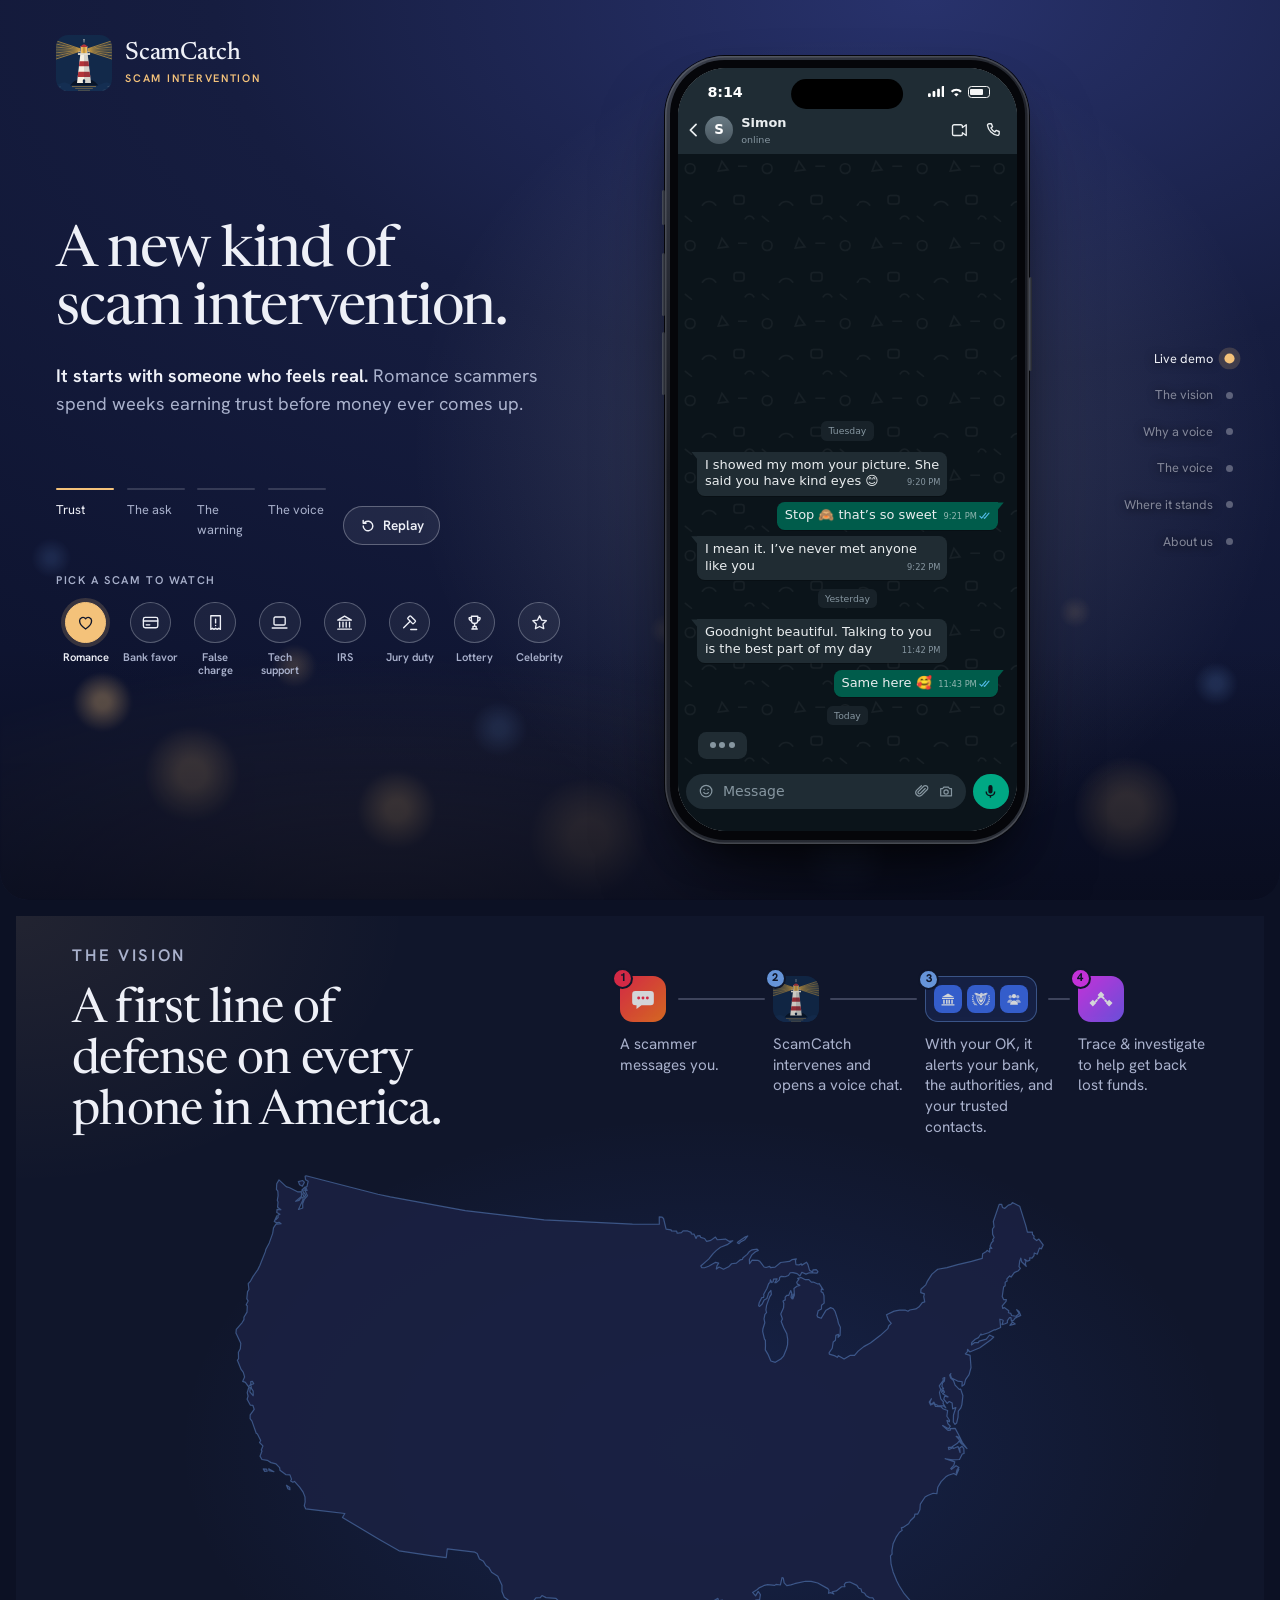
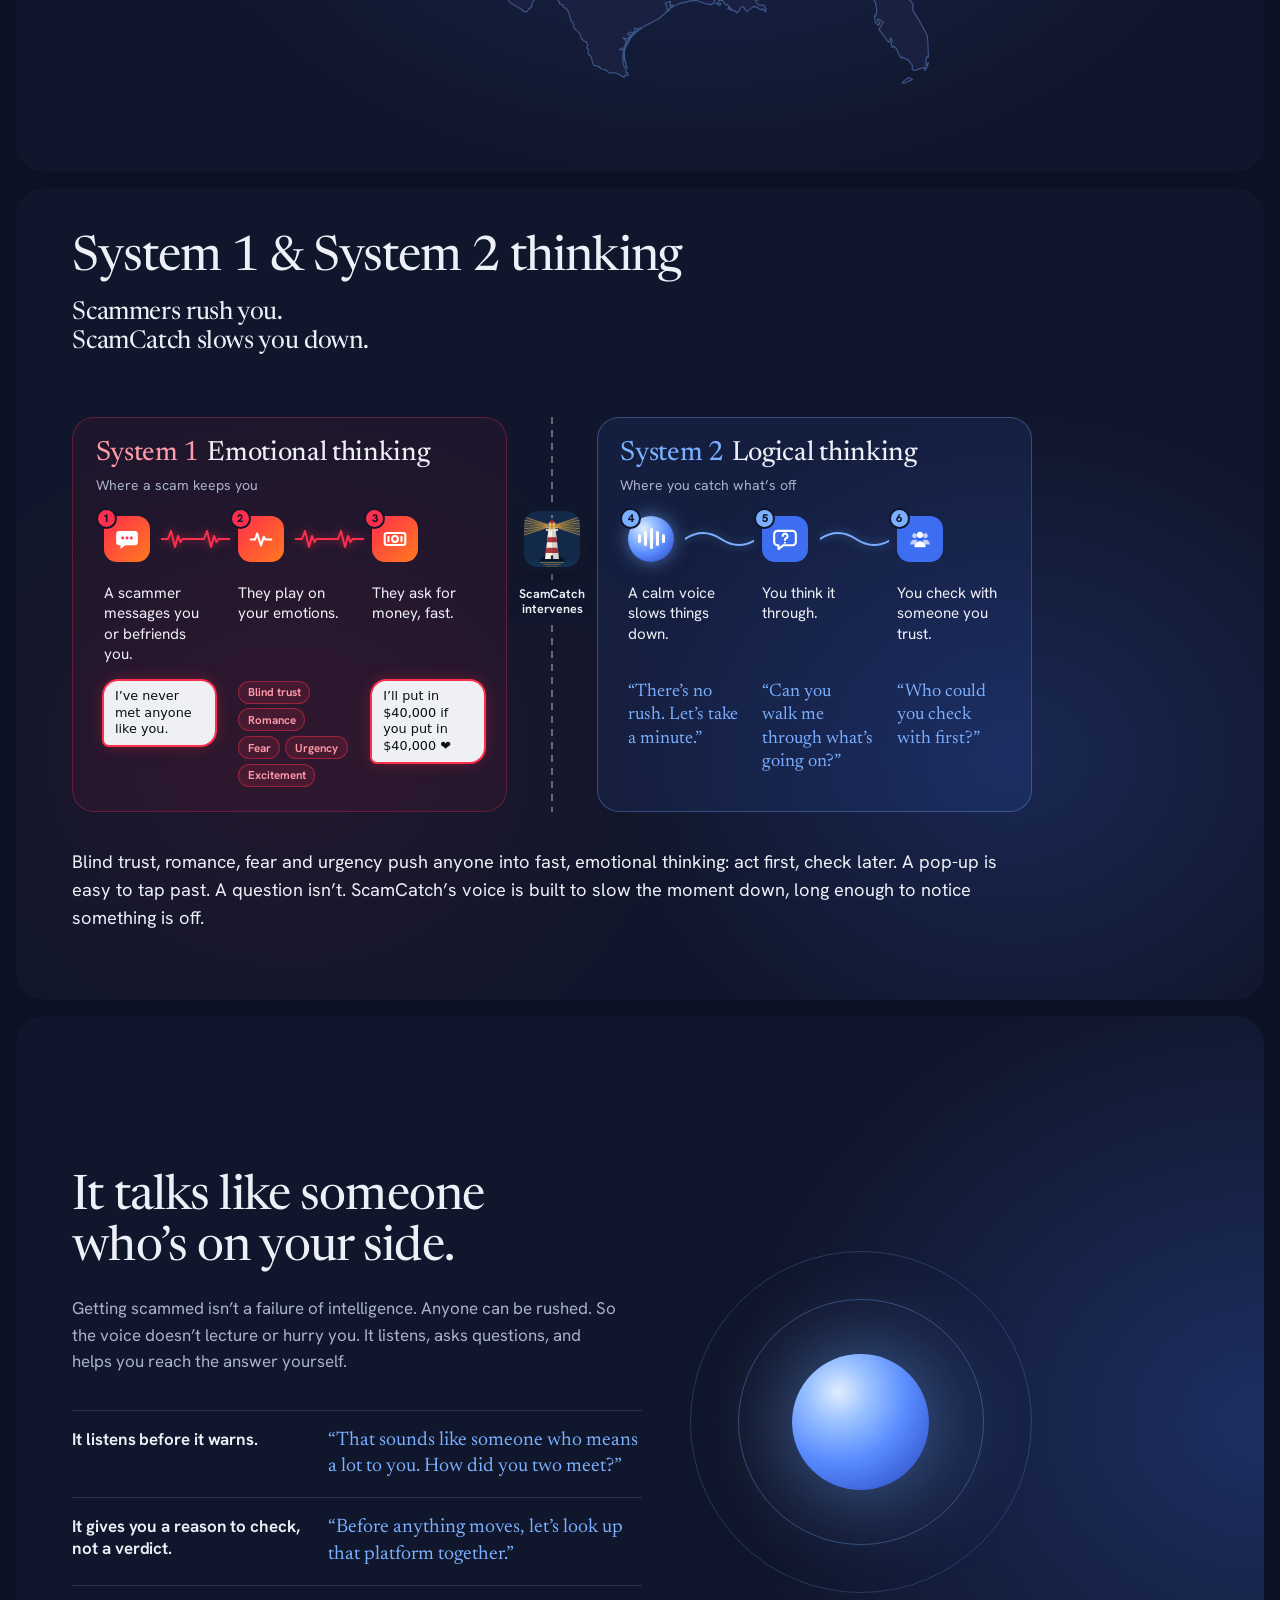
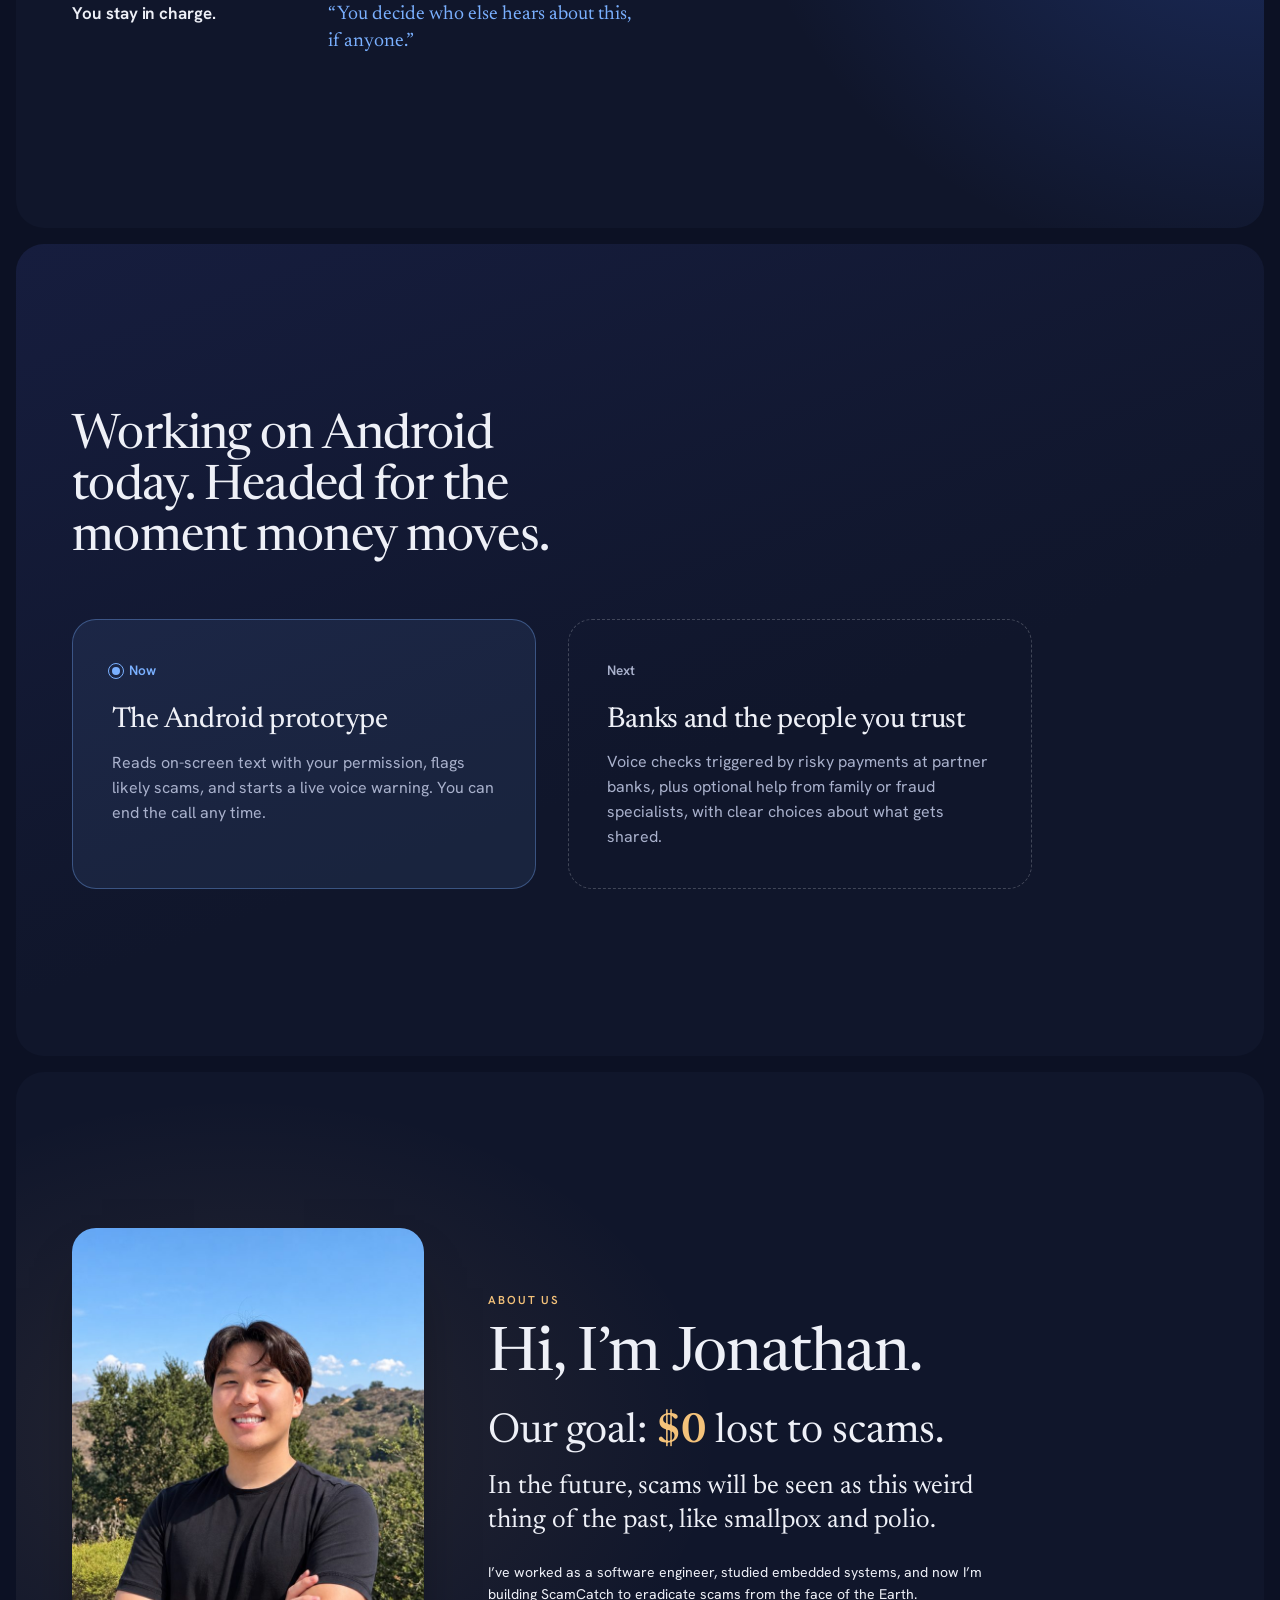
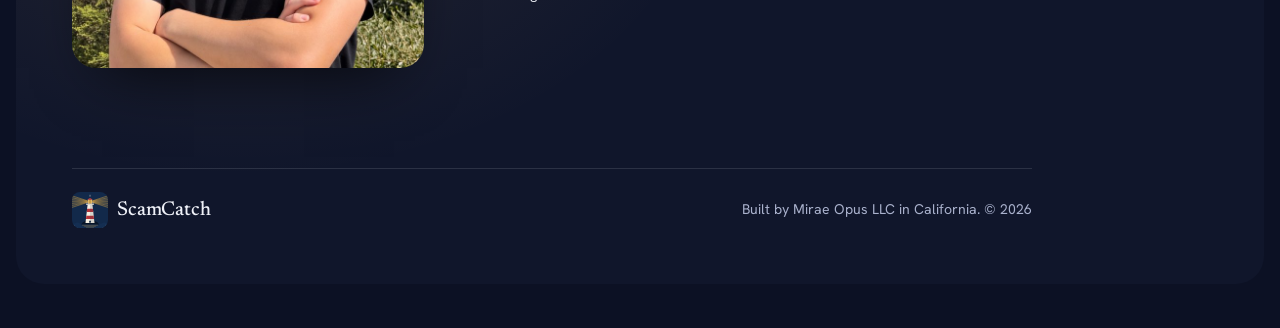
==== website/scamcatch/public/index.html @ a33ede40 "Why a voice: "ScamCatch intervenes", "messages you or befriends you" The line between the zones now " ====
<!doctype html>
<html lang="en">
<head>
  <meta charset="utf-8">
  <meta name="viewport" content="width=device-width, initial-scale=1, viewport-fit=cover">
  <meta name="theme-color" content="#0c1124">
  <meta name="description" content="ScamCatch notices a scam on your phone and calls you with a live AI voice that helps you step back before money moves.">
  <meta property="og:type" content="website">
  <meta property="og:title" content="ScamCatch: the voice that speaks up before you send">
  <meta property="og:description" content="Watch ScamCatch catch a romance scam in a chat, then talk to the live voice yourself.">
  <title>ScamCatch: the voice that speaks up before you send</title>
  <link rel="icon" href="favicon.svg?v=2" type="image/svg+xml">
  <link rel="preload" href="fonts/newsreader.woff2" as="font" type="font/woff2" crossorigin>
  <link rel="preload" href="fonts/hanken-grotesk.woff2" as="font" type="font/woff2" crossorigin>
  <link rel="stylesheet" href="styles.css">
</head>
<body>
  <a class="skip-link" href="#vision">Skip the demo</a>

  <nav class="index" aria-label="Page sections">
    <ol>
      <li><a href="#demo" aria-current="true"><span class="label">Live demo</span><span class="dot" aria-hidden="true"></span></a></li>
      <li><a href="#vision"><span class="label">The vision</span><span class="dot" aria-hidden="true"></span></a></li>
      <li><a href="#why"><span class="label">Why a voice</span><span class="dot" aria-hidden="true"></span></a></li>
      <li><a href="#voice"><span class="label">The voice</span><span class="dot" aria-hidden="true"></span></a></li>
      <li><a href="#status"><span class="label">Where it stands</span><span class="dot" aria-hidden="true"></span></a></li>
      <li><a href="#about"><span class="label">About us</span><span class="dot" aria-hidden="true"></span></a></li>
    </ol>
  </nav>

  <main class="reel">

    <!-- Stage 1: the live demo -->
    <section class="stage" id="demo" aria-labelledby="demo-title">
      <div class="card card-demo" data-phase="trust">
        <div class="night" aria-hidden="true"><span class="glow"></span></div>

        <header class="brand-bar">
          <a class="brand brand-top" href="#demo" aria-label="ScamCatch home">
            <img class="brand-logo" src="logo.svg" alt="" width="56" height="56">
            <span class="brand-words"><span>ScamCatch</span><span class="brand-tag">Scam intervention</span></span>
          </a>
        </header>

        <div class="demo-copy">
          <h1 id="demo-title" class="hero-title">A new kind of <span class="hero-keep">scam intervention.</span></h1>
          <div class="story" aria-live="polite">
            <p class="story-line" data-for="trust"><span class="story-head">It starts with someone who feels real.</span> <span class="story-sub">Romance scammers spend weeks earning trust before money ever comes up.</span></p>
            <p class="story-line" data-for="ask"><span class="story-head">Then comes the ask.</span> <span class="story-sub">Often it’s crypto, through a “friend” who’s doing really well. And they’ll match whatever you put in.</span></p>
            <p class="story-line" data-for="warn"><span class="story-head">ScamCatch catches it on screen.</span> <span class="story-sub">With your permission, the app reads the chat and flags the pattern the moment it shows up.</span></p>
            <p class="story-line" data-for="voice"><span class="story-head">Then it slows things down.</span> <span class="story-sub">A live AI voice gives you a moment to think it through, kindly. Tap the phone and it starts talking to you.</span></p>
          </div>

          <div class="progress-row">
            <ol class="tracker" aria-label="Demo progress">
              <li data-for="trust"><span class="bar"><i></i></span>Trust</li>
              <li data-for="ask"><span class="bar"><i></i></span>The ask</li>
              <li data-for="warn"><span class="bar"><i></i></span>The warning</li>
              <li data-for="voice"><span class="bar"><i></i></span>The voice</li>
            </ol>
            <button class="replay" type="button" data-action="replay">
              <svg viewBox="0 0 20 20" aria-hidden="true"><path d="M4 10a6 6 0 1 0 2-4.5M4 3v3.5h3.5" fill="none" stroke="currentColor" stroke-width="1.8" stroke-linecap="round" stroke-linejoin="round"/></svg>
              Replay
            </button>
          </div>

          <div class="scams" role="group" aria-labelledby="scams-label">
            <p class="scams-label" id="scams-label">Pick a scam to watch</p>
            <div class="scam-list">
              <button class="scam" type="button" data-action="scenario" data-scenario="romance" aria-pressed="true">
                <span class="scam-icon" aria-hidden="true"><svg viewBox="0 0 24 24"><path d="M12 20s-7.5-4.6-7.5-10.2A4.2 4.2 0 0 1 12 7.2a4.2 4.2 0 0 1 7.5 2.6C19.5 15.4 12 20 12 20Z"/></svg></span>
                <span class="scam-name">Romance</span>
              </button>
              <button class="scam" type="button" data-action="scenario" data-scenario="bank-favor" aria-pressed="false">
                <span class="scam-icon" aria-hidden="true"><svg viewBox="0 0 24 24"><rect x="3" y="5.5" width="18" height="13" rx="2.2"/><path d="M3 10h18M6.5 14.8h4.5"/></svg></span>
                <span class="scam-name">Bank favor</span>
              </button>
              <button class="scam" type="button" data-action="scenario" data-scenario="false-charge" aria-pressed="false">
                <span class="scam-icon" aria-hidden="true"><svg viewBox="0 0 24 24"><path d="M6 3.5h12v17l-2-1.4-2 1.4-2-1.4-2 1.4-2-1.4-2 1.4Z"/><path d="M12 7.6v4.8M12 15.4v.3"/></svg></span>
                <span class="scam-name">False charge</span>
              </button>
              <button class="scam" type="button" data-action="scenario" data-scenario="tech-support" aria-pressed="false">
                <span class="scam-icon" aria-hidden="true"><svg viewBox="0 0 24 24"><rect x="5" y="5" width="14" height="10" rx="1.6"/><path d="M2.8 18.8h18.4"/></svg></span>
                <span class="scam-name">Tech support</span>
              </button>
              <button class="scam" type="button" data-action="scenario" data-scenario="irs" aria-pressed="false">
                <span class="scam-icon" aria-hidden="true"><svg viewBox="0 0 24 24"><path d="M3.5 9 12 4l8.5 5Z"/><path d="M5.8 11.5v6M10 11.5v6M14 11.5v6M18.2 11.5v6M3.5 20.2h17"/></svg></span>
                <span class="scam-name">IRS</span>
              </button>
              <button class="scam" type="button" data-action="scenario" data-scenario="jury-duty" aria-pressed="false">
                <span class="scam-icon" aria-hidden="true"><svg viewBox="0 0 24 24"><rect x="12" y="3.5" width="5" height="10" rx="1.2" transform="rotate(-45 14.5 8.5)"/><path d="M12.7 10.3 4.6 18.4M13.4 20.6h7.4"/></svg></span>
                <span class="scam-name">Jury duty</span>
              </button>
              <button class="scam" type="button" data-action="scenario" data-scenario="lottery" aria-pressed="false">
                <span class="scam-icon" aria-hidden="true"><svg viewBox="0 0 24 24"><path d="M8 4h8v5.2a4 4 0 0 1-8 0Z"/><path d="M8 5.8H5.2a3.2 3.2 0 0 0 3.2 4M16 5.8h2.8a3.2 3.2 0 0 1-3.2 4M12 13.2v3.6M8.6 20h6.8M10 16.8h4V20h-4Z"/></svg></span>
                <span class="scam-name">Lottery</span>
              </button>
              <button class="scam" type="button" data-action="scenario" data-scenario="celebrity" aria-pressed="false">
                <span class="scam-icon" aria-hidden="true"><svg viewBox="0 0 24 24"><path d="m12 3.6 2.6 5.3 5.8.8-4.2 4.1 1 5.8L12 16.9l-5.2 2.7 1-5.8-4.2-4.1 5.8-.8Z"/></svg></span>
                <span class="scam-name">Celebrity</span>
              </button>
            </div>
          </div>
        </div>

        <div class="stagefloor">
          <div class="start-cue" aria-hidden="true">
            <span class="start-cue-label">Click here to start<br>the AI voice</span>
            <svg class="start-cue-arrow" viewBox="0 0 96 24"><path d="M3 12h84" fill="none" stroke="currentColor" stroke-width="3.2" stroke-linecap="round"/><path d="M76 3l11 9-11 9" fill="none" stroke="currentColor" stroke-width="3.2" stroke-linecap="round" stroke-linejoin="round"/></svg>
          </div>

          <div class="phone" aria-label="Animated phone showing a chat, a ScamCatch scam warning, and a live voice call">
            <span class="btn-side btn-action" aria-hidden="true"></span>
            <span class="btn-side btn-vol-up" aria-hidden="true"></span>
            <span class="btn-side btn-vol-down" aria-hidden="true"></span>
            <span class="btn-side btn-power" aria-hidden="true"></span>
            <div class="screen">
              <div class="ui">
                <div class="statusbar" aria-hidden="true">
                  <span class="clock">8:14</span>
                  <span class="island"></span>
                  <span class="sys">
                    <svg viewBox="0 0 18 12"><rect x="0" y="8" width="3" height="4" rx="1"/><rect x="5" y="5.5" width="3" height="6.5" rx="1"/><rect x="10" y="3" width="3" height="9" rx="1"/><rect x="15" y="0" width="3" height="12" rx="1"/></svg>
                    <svg viewBox="0 0 16 12"><path d="M8 11.5 5.6 9a3.4 3.4 0 0 1 4.8 0Zm-4.3-4.4L2 5.4a8.5 8.5 0 0 1 12 0l-1.7 1.7a6 6 0 0 0-8.6 0Z"/></svg>
                    <span class="battery"><i></i></span>
                  </span>
                </div>

                <!-- Chat app (iMessage-style look, without Apple's name or logo) -->
                <div class="chat" aria-hidden="true">
                  <div class="chat-head">
                    <svg class="back" viewBox="0 0 12 20"><path d="M10 2 2 10l8 8" fill="none" stroke="currentColor" stroke-width="2.4" stroke-linecap="round" stroke-linejoin="round"/></svg>
                    <span class="who"><span class="avatar">S</span><b>Simon <i>›</i></b></span>
                    <svg class="head-icon" viewBox="0 0 24 24"><path d="M15 8.5V7a2 2 0 0 0-2-2H4a2 2 0 0 0-2 2v10a2 2 0 0 0 2 2h9a2 2 0 0 0 2-2v-1.5l5 3.5V5Z" fill="none" stroke="currentColor" stroke-width="1.7" stroke-linejoin="round"/></svg>
                  </div>
                  <div class="thread">
                    <p class="stamp"><b>Tuesday</b> 9:20 PM</p>
                    <p class="msg them">I showed my mom your picture. She said you have kind eyes 😊</p>
                    <p class="msg me">Stop 🙈 that’s so sweet</p>
                    <p class="msg them">I mean it. I’ve never met anyone like you</p>
                    <p class="stamp"><b>Yesterday</b> 11:42 PM</p>
                    <p class="msg them">Goodnight beautiful. Talking to you is the best part of my day</p>
                    <p class="msg me">Same here 🥰</p>
                    <p class="receipt"><b>Read</b> 11:43 PM</p>
                    <p class="stamp"><b>Today</b> 8:13 AM</p>
                    <p class="msg them" data-step="1">Morning ☀️ I couldn’t stop thinking about you</p>
                    <p class="msg them" data-step="2">My friend’s asking us to invest in his Monero fund. He’s made a fortune with it 🚀</p>
                    <p class="msg them flagged" data-step="3">I’ll put in $40,000 if you put in $40,000. Let’s build our future together ❤️</p>
                    <p class="typing"><span></span><span></span><span></span></p>
                  </div>
                  <div class="composer">
                    <span class="plus"><svg viewBox="0 0 24 24"><path d="M12 5v14M5 12h14" fill="none" stroke="currentColor" stroke-width="2.2" stroke-linecap="round"/></svg></span>
                    <span class="field"><span class="placeholder">iMessage</span><svg viewBox="0 0 24 24"><path d="M12 15a3 3 0 0 0 3-3V6a3 3 0 0 0-6 0v6a3 3 0 0 0 3 3Zm5-3a5 5 0 0 1-10 0H5a7 7 0 0 0 6 6.9V21h2v-2.1a7 7 0 0 0 6-6.9Z" fill="currentColor"/></svg></span>
                  </div>
                </div>

                <!-- ScamCatch warning notification -->
                <div class="alert" aria-hidden="true">
                  <div class="alert-top">
                    <img class="app-icon" src="logo.svg" alt="" width="34" height="34">
                    <span class="app-name">ScamCatch</span><span class="when">now</span>
                  </div>
                  <b>Hold on. This looks like a scam.</b>
                  <span>Simon wants you to match his $40,000 in a Monero investment. Someone you met online asking you to invest is a classic romance scam.</span>
                </div>

                <!-- ScamCatch voice sheet -->
                <div class="sheet">
                  <p class="sheet-title"><b>ScamCatch</b><span class="sheet-sub">wants to talk with you about this chat</span><span class="call-status" aria-live="polite"></span></p>
                  <p class="sheet-quote" aria-hidden="true"><span>Simon</span>I’ll put in $40,000 if you put in $40,000. Let’s build our future together ❤️</p>
                  <button class="orb-button" type="button" data-action="talk" aria-label="Tap here to talk to the ScamCatch voice">
                    <svg class="ring-text" viewBox="0 0 200 200" aria-hidden="true">
                      <defs><path id="ring" d="M100 100m-86 0a86 86 0 1 1 172 0a86 86 0 1 1-172 0"/></defs>
                      <text><textPath href="#ring" textLength="530">tap here to talk · tap here to talk · tap here to talk ·</textPath></text>
                    </svg>
                    <span class="orb" aria-hidden="true"><span class="orb-core"></span><span class="wave"><i></i><i></i><i></i><i></i><i></i><i></i><i></i></span><svg class="orb-mic" viewBox="0 0 24 24"><path d="M12 14.5a3.5 3.5 0 0 0 3.5-3.5V6a3.5 3.5 0 1 0-7 0v5a3.5 3.5 0 0 0 3.5 3.5Zm6.5-3.5a6.5 6.5 0 0 1-13 0H3.5a8.5 8.5 0 0 0 7.5 8.44V22h2v-2.56A8.5 8.5 0 0 0 20.5 11Z"/></svg></span>
                  </button>
                  <div class="call-controls">
                    <p class="your-turn" role="status"><svg viewBox="0 0 24 24" aria-hidden="true"><path d="M12 14.5a3.5 3.5 0 0 0 3.5-3.5V6a3.5 3.5 0 1 0-7 0v5a3.5 3.5 0 0 0 3.5 3.5Zm6.5-3.5a6.5 6.5 0 0 1-13 0H3.5a8.5 8.5 0 0 0 7.5 8.44V22h2v-2.56A8.5 8.5 0 0 0 20.5 11Z"/></svg><span class="your-turn-text"><b>Your turn. Talk back!</b><span>Just speak, like a phone call. ScamCatch is listening.</span></span></p>
                    <p class="caption">ScamCatch will start talking.</p>
                    <button class="end-call" type="button" data-action="end" aria-label="End the call">
                      <svg viewBox="0 0 24 24" aria-hidden="true"><path d="M12 9c-1.6 0-3.15.25-4.6.72v3.1c0 .4-.23.74-.56.9-.98.49-1.87 1.1-2.66 1.85a1 1 0 0 1-1.4-.02L.29 13.06a1 1 0 0 1 0-1.41C3.34 8.76 7.46 7 12 7s8.66 1.76 11.71 4.65a1 1 0 0 1 0 1.41l-2.48 2.49a1 1 0 0 1-1.4.02 11.3 11.3 0 0 0-2.67-1.85 1 1 0 0 1-.56-.9v-3.1A15 15 0 0 0 12 9Z" fill="currentColor"/></svg>
                    </button>
                  </div>
                </div>
              </div>
            </div>
          </div>
        </div>
      </div>
    </section>

    <!-- Stage 2: the vision -->
    <section class="stage" id="vision" aria-labelledby="vision-title">
      <div class="card card-vision">
        <div class="stage-head vision-head">
          <div>
            <p class="eyebrow">The vision</p>
            <h2 id="vision-title">A first line of defense on every phone in America.</h2>
          </div>
          <ol class="timeline" aria-label="What ScamCatch will do when a scam reaches a phone">
            <li data-step="scam">
              <div class="timeline-mark"><span class="timeline-icon" aria-hidden="true"><svg viewBox="0 0 24 24"><path d="M5 4.5h14a3 3 0 0 1 3 3v7.2a3 3 0 0 1-3 3h-8.4L6 21.3v-3.6H5a3 3 0 0 1-3-3V7.5a3 3 0 0 1 3-3Z"/><circle cx="8" cy="11.1" r="1.35"/><circle cx="12" cy="11.1" r="1.35"/><circle cx="16" cy="11.1" r="1.35"/></svg><b class="timeline-num">1</b></span></div>
              <p>A scammer messages you.</p>
            </li>
            <li data-step="caught">
              <div class="timeline-mark"><span class="timeline-icon" aria-hidden="true"><img src="logo.svg" alt="" width="46" height="46"><b class="timeline-num">2</b></span></div>
              <p>ScamCatch intervenes and opens a voice chat.</p>
            </li>
            <li data-step="shared">
              <div class="timeline-mark"><span class="timeline-icon timeline-trio" aria-hidden="true"><b class="timeline-num">3</b></span></div>
              <p>With your OK, it alerts your bank, the authorities, and your trusted contacts.</p>
            </li>
            <li data-step="traced">
              <div class="timeline-mark"><span class="timeline-icon timeline-trace" aria-hidden="true"><svg viewBox="0 0 24 24"><path d="M7.4 14.2 10.6 10.4M13.4 10.4 16.6 14.2" fill="none" stroke="currentColor" stroke-width="1.7" stroke-linecap="round" stroke-dasharray="1.6 1.9"/><path d="M5 12.6 7.9 15.5 5 18.4 2.1 15.5ZM12 5.6 14.9 8.5 12 11.4 9.1 8.5ZM19 12.6 21.9 15.5 19 18.4 16.1 15.5Z"/></svg><b class="timeline-num">4</b></span></div>
              <p>Trace &amp; investigate to help get back lost funds.</p>
            </li>
          </ol>
        </div>
        <div class="vision-map">
          <div class="vision-frame" role="img" aria-label="Map of the continental United States with people on their phones. One at a time, a scam from overseas lands on a phone and turns it red. ScamCatch catches it and warns the person. Reports go to a bank, the authorities, and trusted contacts in the middle of the country. Then ScamCatch traces the scammer's crypto through three wallets and investigates, to help get the money back.">
            <svg class="us-map" viewBox="0 0 960 610" preserveAspectRatio="xMidYMid meet" aria-hidden="true">
              <!-- Lower 48 outline from us-atlas states-10m (U.S. Census Bureau), Albers projection -->
              <path class="us-land" d="M776.6,463.7L779,472.8L783.3,483.6L786.2,489.1L792.1,498.5L801.4,509.3L802.9,512L801.9,516.1L803.4,520.3L808.4,527.8L817,543.1L819.1,547.9L819.8,552.4L820.7,572.9L818.9,572.7L817.7,577.3L817.9,583L820.8,579.6L818.6,586L816.1,588.8L816.7,585.4L803.7,589.2L801.4,587.1L801.8,583.4L797.3,577.1L789.7,573.4L788.5,574.6L785.4,569.7L783,563.3L779.5,560.4L777.8,561.7L776.6,558.3L777.8,554.3L776.8,550.8L774.9,552.1L775.9,554.9L773.9,555.8L762.3,540.5L767.4,531.9L760.9,528.4L760.4,530.3L763.6,532.9L761.4,535.9L758.1,532.6L756.8,524.6L758.2,525.1L759.8,518.9L758.1,508.4L755,503.3L751,503.1L747.3,501L745.4,497.9L742,496.4L741.2,493L738.6,492.1L736.2,488.7L727.9,484.7L723.1,485.4L721.4,487.7L722.2,490.1L718.3,490.3L712,495.2L707.2,496.2L709.1,498.9L705.3,497.2L702.8,498L703.4,494.4L702,492.5L690.1,485.9L682.3,483.9L675.7,483.8L662.8,486.7L658.4,488.1L653.6,488.9L650.5,485.8L649.5,480.1L648,479.6L646.1,488.2L640.9,487.5L639.5,488.7L631,487.7L627.3,488.6L620.9,491.6L618.9,493.5L613.3,497L616.8,501L619.9,495.8L622.5,499.5L621.6,505.4L616.9,506L616.7,507.9L620.5,511.7L626.7,512.2L629.3,516.2L628.5,520.3L625.4,516.1L623.3,517.6L618,514.1L613.9,513.7L606.6,519.6L602.1,513.8L599.2,514.8L597.1,519.2L594.9,521.2L591.7,518.2L589,518.2L584,515.9L585.3,514.4L588.4,516.7L583.3,511L581.3,512.1L577.8,506.1L573.2,507L572.4,504L568,506.4L568.2,509.3L564,511.4L558.1,510.4L546.8,506.5L540.8,506.7L533.6,508.7L527.7,509.8L514.8,516.3L519.5,511.7L515.6,512.8L516.5,507.4L510.2,509.8L512.2,513.5L512.6,517.8L515.9,517.2L510,521.5L502.8,528.1L485.9,536.7L477.5,542.9L469.9,550L463.8,560.9L462.1,567.2L462.5,575.4L465.5,586.6L461.6,575.2L461.5,568.1L462.4,562.6L465.1,556.2L471.7,545.8L478,541.5L481.5,540.1L481.2,538.4L477.8,540.6L474.3,539.1L474.1,542.8L471.4,545.1L469.3,543.6L465.7,546.1L469.5,546.9L466.2,551.7L460.7,550.7L464.7,554.8L461.4,563.3L459.8,562.4L456.6,564.4L461.1,564.6L460.1,575L461.1,582.5L463.8,587.4L463.9,591.6L466.3,592.2L466.5,594.7L462.2,595.2L461.7,597.2L452.9,592L444.6,591.9L439.1,588L435.2,587.6L431.7,584.4L425.7,582.8L422.9,573.3L419.3,569.1L419.6,563.9L417.7,562.4L419,558.4L416.6,554.8L414.5,554.4L411.2,551L410.2,546.8L407.3,542.9L403.2,539.5L401.4,532.5L399.4,530.7L396.4,520.4L394.1,516.9L389.9,513.9L389.1,511.8L385.2,510.2L385.4,507.8L381.2,503.9L369.7,503.1L364.9,500.7L363,503.1L357.8,503.5L354.1,508.1L352,515.2L350,515.7L347.1,520L343.8,519.8L339.2,515.9L327.2,509.2L325.1,506L320.5,502.7L317.7,495.9L317.7,488.6L312.8,477.8L305.5,473.2L302.1,467.5L298.9,465.3L295.9,460.3L291.2,457.5L288.5,451L285.8,449.5L253.3,445.6L252,455.9L235.6,453.8L196.4,447.9L173.1,434.5L129.6,408.6L132.4,403.9L103.7,400.5L86.2,398.4L84.6,394.8L85.6,390.2L85.4,384.3L83.2,378.7L79.1,372.8L73,366.1L71.2,367.1L68.5,365.6L69.5,363.4L67.7,358.3L62.7,358L55.9,352.8L55.5,349.8L51.2,345.3L45.4,343.9L40.9,341.2L34.7,340.2L32.4,336.3L34.7,330.3L33.9,329L35.8,324.2L31.8,320.2L33.2,317.8L29.3,310.2L27.9,309.3L22.9,295L20.7,292.1L20.8,287.5L25.5,281L23.9,276.3L20.9,276L17.2,269.2L18.3,265.5L17.3,261.4L19,255.6L21,255.4L20.5,260.5L24.3,265L24.3,259.6L22.2,256.4L21.6,251.9L25,250.9L23.4,248.1L21.5,248.3L21.5,251.3L19,254.6L15.1,249.2L11.9,248.1L14.2,242.8L12.7,237.5L10.1,234L5.7,223.2L7.1,221.2L6.9,213.7L9.2,209.6L9.7,203.2L4,191L4.4,186.8L11.1,179L13.4,175.3L13.4,172.5L17,166.4L17.4,159.2L16.1,157.8L18.3,153.2L16.8,150.5L17.7,142.3L19.3,139.8L18.5,132.9L21.2,129.8L24.2,124.3L29.8,116.3L32.3,111.2L38.7,95.1L39.2,92.6L43.3,84.8L47.3,73.6L48.3,67.1L51.2,62.6L57.2,62.2L54.8,60.5L52.1,61.2L49.2,59.6L52.1,53L50.9,57.5L53.8,54.6L53.4,52.1L55.9,50.9L52.1,49L52.5,45.3L57,45.7L53.1,42.7L53.6,36.5L52.8,34.6L53.7,29.1L53.4,23.8L51.8,21.6L52.1,15.1L54.8,10.5L63.3,18.5L67.4,19.7L76.7,24.5L81.3,24.4L81.3,30L74.6,35.7L78.4,34.7L80.2,32.2L83.3,30.6L83,34.3L77.8,45.4L82.8,43.7L82.7,38.3L84.6,33.3L88.4,29.1L85.4,23L87.9,22.9L86.2,18.8L87.7,18.4L89.1,12.2L86.1,10.4L85.6,6.3L86.7,5.6L171.5,27.4L186.2,30.6L274.5,46.7L367.5,57.6L471.6,62.7L503.3,62.8L503.2,54L506.3,54.3L508.3,56L511.3,68.6L517.1,69.4L517.7,70.6L523.7,71L524.4,73.4L529.4,72.6L531.2,70.7L536.7,70.7L540.8,72.4L541.1,74.2L544.2,74.4L546.6,79.5L548.1,76.4L551.3,76.2L552.1,78.3L556.7,79.6L559.1,83L564,81.8L569.5,77.9L571.6,81.1L581.3,80.3L585.5,82.9L590,82.3L584.1,86.5L575.5,90L570.6,93.6L566.7,97.4L561.5,103.9L552.2,112L553.5,113.9L556.6,114.1L561.4,112.3L569.7,107.7L573.3,108.7L571.3,111.9L570.5,115.6L573.8,113.2L579,115.8L585,113L588.5,109.4L594.1,108.6L598.5,104.9L601.3,104.2L602,102.3L606.9,98.3L609.6,94.9L612.7,93L618.6,92.1L620.1,93.6L616.7,95.2L612.4,98.9L609.5,104.4L609.7,109.3L612.7,105.1L619.5,105.4L621.8,106.5L626.9,113.2L629.1,113.8L633.5,112.5L634.4,113.9L639.8,113.4L646.4,107.9L656.7,106.6L660,104.5L664.9,103.6L663.8,105.4L664.4,110.3L668.1,110.7L670.7,109.5L671.4,111L676.9,107.6L678.5,110.1L680.5,117.2L684,119.2L684.5,116.6L688.4,116.4L690.4,118.6L689.2,120.4L680.3,120L676.2,121.6L671.4,119.4L669.1,123.8L665.8,121L660.9,119.8L657.7,120L655.6,123.2L651.7,124.7L647.2,124.2L645.2,125.7L644.9,128.4L640.9,131.8L639.5,131.8L642.1,127.2L638,127.6L637.5,130.7L635.8,131.5L634.3,128.3L633.9,131.4L632.3,132.6L630.3,138.2L626.3,145.6L626.7,146.2L626.3,149L624.1,149.4L621.1,155.4L620.4,159L621.6,159.7L624.6,156.9L626.9,152.1L630.1,150.3L632.2,144L634.9,140.9L635.4,145.5L633.4,148.5L629.8,158.5L629,163.9L629.7,167.1L627.8,169L626.8,174.3L627.7,178.9L625.4,186.3L625.2,189.4L627.4,198.5L628.4,199.6L628.5,206.4L628.3,210.9L631.3,215.9L634.8,224.1L640.1,225.6L646.5,221.8L649.7,218.4L653.2,209.9L654.5,205.1L654.7,198.6L653.6,191.9L650.1,185.2L647,177.6L648.4,174.4L646.5,168.6L649.8,161.4L650.1,156.2L649.2,153.4L651.8,152L651.7,148.7L653.8,146.5L655.8,146.7L658.3,141L659.5,144.1L658.6,148.8L659.7,150.6L661.1,145.2L660.9,150.8L662.6,146.4L662.1,138.6L665.5,135.9L669,134.9L666.1,133.4L665.3,131.2L667.8,127.7L666.5,126.7L670.3,125.6L675.6,128.2L679.6,128.1L682.6,131.1L684.9,130.9L690.3,133.3L691.9,132.9L696.6,140.1L694.4,139.3L694.1,142.3L696.2,143.4L697.5,147.1L697.7,155.8L694.6,158.4L694.5,162.8L690.6,164.9L689.3,170.6L690.3,172.3L694.2,173.7L699.9,164.1L705.3,161.1L708.5,162.5L710.5,165.4L713.5,174.7L714.5,179.5L716.8,184.2L716.5,193.7L714.1,196.1L714.6,192.6L711.5,193.9L711,199.6L708.4,201.6L707.2,209L703.6,214.1L703.7,215.9L710.6,218.1L713.1,219.7L714.5,217.8L721.2,221.7L728.7,217.4L733.5,217.4L737.8,212.4L744.4,207.1L752.2,202.9L763.7,194.1L772.8,185.9L773.9,182.5L776.8,179.7L773.3,175.6L771.2,169.5L780.2,165.2L786.5,164L793.1,163.9L796.5,165.4L798.6,163.9L805.8,162.6L809.6,160.1L813.4,155.2L816.3,154.4L815.1,148.1L815.9,144.9L811.6,143.5L811.8,139.5L817.5,134.3L819.1,130.5L824.8,121.6L831.6,115.9L842.5,114L855.1,110.5L871.4,106.6L884.1,103.1L884.6,97.5L888.9,94.9L889.8,93.6L892.9,95.6L892.8,90.8L895.4,91.2L893.3,88.7L895,84.6L897.2,82.4L896.3,81.2L898.1,78.4L896.3,74.7L896.2,68.4L898,65.9L897.2,59.5L904.1,39.3L907,39.2L908,43L910.8,44L914.9,40.2L917.9,39.4L919.7,37.2L928.3,41.5L935.6,64.7L937.4,72L943.3,72L943.3,74.7L945.3,76.8L944.9,79.3L948.3,82L950.9,80.3L956,87.2L953.9,91.8L951.6,91L949,98.1L945.5,96.7L945.1,100L942.6,102.9L940.2,102.3L940.2,105.2L937.6,106.3L934.1,104.1L935.7,106.7L934.9,109.4L936,112.5L930.5,107L929.6,102.7L928.3,106.5L927.5,112.8L929.1,114.7L926.8,117.6L921.9,119.8L918.1,125.1L916.4,123.8L913.2,127.2L913.5,129.8L911.2,131.1L911.2,135.3L909.3,136.8L908.4,143.3L907.7,148L909.5,151.8L912.6,151.7L912.2,153.7L907.7,159.1L908.3,162L910.1,160.9L915.4,164.7L915,167.2L917.8,167.9L918.7,170.4L924,171.3L927.6,168.1L924.7,163.5L927.5,165.6L929.5,170.3L922.9,173.5L921.1,176L918.5,177L917.9,173L916.3,172.9L913.8,176.4L913.8,178.9L911.1,180.1L907.4,181.1L908.8,176.4L908.1,175.7L904.9,174.8L905.8,184.5L899.9,187.3L898.4,187.2L891.5,190.8L883.1,193.4L882.6,192.2L879.7,196.5L875.9,198.4L871.8,202.3L871.4,205.1L874.9,202.5L879.4,202.4L880.5,200.6L888.9,198.2L892.7,193.4L897.7,195.7L893.6,199.7L881.3,208.5L869.4,213.4L866.9,210.5L866.6,211.3L867.2,212.5L864.2,215.6L869.8,217.4L870.9,231.7L868.6,240.1L864.5,246.1L863,251.9L860.2,253.7L860.5,248.5L855.1,247.7L847.8,244.1L846.7,240.9L846.6,240.3L847.1,238.9L845.7,240.7L846.9,244.3L850.2,247.1L852.1,252.5L857,257.6L858.7,257.3L861.3,265.1L860.1,275.5L858.9,279.4L855.9,283.3L855.6,290.2L853.9,297.2L852,298.8L850,296L850.2,287.8L853,278.9L849.2,280.5L848.6,273.7L845.2,271.9L842.8,274.1L838.7,269.1L839.8,265.6L843.7,266.3L837.3,262.7L839.6,261L838.3,258.4L836.3,261.1L836.7,256.8L838.5,256.7L836.5,254L837.3,249.7L839.5,247.6L839.9,243.5L837.8,244.4L838.2,246.8L833.5,253.5L835.2,257.5L833.7,261.3L835.3,268.7L838.4,272.2L837.9,274L841.1,279.4L838.4,277L831.8,276.6L828.2,274.7L827,272.6L824,275.2L822.3,272.7L824.2,268.7L821.6,272.5L823.2,276L827.4,274.2L829,277.7L835.4,277.9L837.7,280.3L843.3,282.4L842.4,289.2L845.5,293.9L845.4,295.7L842.5,294.1L843.7,298.1L846.5,300.8L844.3,304L837.4,300.2L843.7,305.9L846.7,305.5L846.1,303.9L852.2,303.5L856.4,311.4L860.6,319.9L866.1,327.4L861.6,323.3L857.3,314.4L853.4,313L856.2,315.8L859.9,322L856.8,318.6L854.8,321.2L848.2,325.6L844.2,326L844.8,328.5L849.5,326.3L850.3,327.2L855.5,324.9L858,332L857.5,326.7L860.3,324.6L862.4,327.4L862.7,333.1L860.6,333.7L857.3,340.2L849,340.6L840.4,339.3L851.7,343L850.6,347.2L847,351L847.9,351.9L853.2,347.5L856.6,349.7L854.6,351.9L853.4,356.4L856.5,351.7L853.6,358.6L850.5,356.7L844.2,358.8L841.2,360.7L835.6,366.3L831.7,373L830.6,380.6L826.3,380L819.8,382.7L816.7,384.4L811.1,392.9L810.6,399.5L807.9,404.7L804.7,404.6L804.2,407.7L799.6,412.1L797.3,416L791.5,419.9L788.7,420.8L789.7,423.8L786.5,426L782.6,431.8L779,439.7L777.7,447.3L777.8,451.9L775.9,453.9ZM790.3,603.9L791.4,601.6L797.2,597.2L801.9,599.7L793,603.7ZM916.7,182L919.7,178.1L923,180.4ZM63.6,370.6L67.5,373.2L67.7,375.9L65.3,374.7ZM42.7,351.1L48.8,354.6L43,353.5ZM36.2,351.3L40.2,351.5L40.9,353.9L37.9,354.2ZM595.3,84.7L596.3,83.3L604,78L607.6,76.6L604.1,81L599.1,83.7L597.3,85.6ZM81.6,22.5L85.2,19.1L86,22.1L82.5,23L86.3,28.4L84.8,30.8L82.8,27.5L83.5,24.6ZM77.6,12.5L82.6,11.2L84.8,13.1L82.4,17.9L79.1,16.2ZM570.1,509.8L573.4,508.8L576.2,510.3L574.1,512.3Z"/>
            </svg>
            <canvas aria-hidden="true"></canvas>
          </div>
          <div class="spot" data-phase="scam" aria-hidden="true">
            <p class="spot-where"><span class="spot-city"></span><span class="spot-kind"></span></p>
            <p class="spot-msg"></p>
            <div class="spot-catch"><img class="spot-logo" src="logo.svg" alt="" width="46" height="46"><p><b>ScamCatch</b><span class="spot-alert"></span></p></div>
            <div class="spot-share">
              <p class="spot-share-head">Reported, with your OK</p>
              <ul>
                <li data-to="bank"><i><svg viewBox="0 0 24 24"><path d="M3.5 9.6 12 4.5l8.5 5.1Z"/><path d="M4 10.6h16v1.4H4zM5.6 13h2v5.2h-2zM9.4 13h2v5.2h-2zM12.6 13h2v5.2h-2zM16.4 13h2v5.2h-2zM3.4 19h17.2v1.8H3.4z"/></svg></i><span>Your bank</span><b>Sent ✓</b></li>
                <li data-to="law"><i><svg viewBox="0 0 200 200"><path d="M100 62L104.7 61.9L109.2 61.8L113.6 61.5L117.8 61.1L121.9 60.7L125.9 60.1L129.8 59.5L133.4 58.8L136.9 58.1L140.3 57.3L143.5 56.5L146.5 55.7L149.3 54.9L152 54L151.9 63.3L151.5 72.5L150.8 81.5L149.7 90.3L148.2 98.9L146 107.4L143.2 115.8L139.8 123.9L135.5 131.9L130.4 139.8L124.4 147.6L117.4 155.2L109.3 162.7L100 170L90.7 162.7L82.6 155.2L75.6 147.6L69.6 139.8L64.5 131.9L60.2 123.9L56.8 115.8L54 107.4L51.8 98.9L50.3 90.3L49.2 81.5L48.5 72.5L48.1 63.3L48 54L50.7 54.9L53.5 55.7L56.5 56.5L59.7 57.3L63.1 58.1L66.6 58.8L70.2 59.5L74.1 60.1L78.1 60.7L82.2 61.1L86.4 61.5L90.8 61.8L95.3 61.9L100 62Z"/><path d="M60.7 176.4L57.7 174.9L54.8 173.4L52 171.7L49.2 169.9L46.5 168.1L43.8 166.1L41.3 164.1L38.8 162L36.3 159.7L34 157.4L31.7 155.1L29.6 152.6L27.5 150.1L25.5 147.4L23.6 144.8L21.8 142L20.1 139.2L18.5 136.4L17 133.4L15.6 130.5L14.3 127.5L13.1 124.4L12 121.3L11 118.2L10.2 115L9.4 111.8L8.8 108.6L8.3 105.4L7.9 102.1L7.6 98.9L7.4 95.6L7.4 92.3L7.4 89.1L7.6 85.8L7.9 82.5L8.3 79.3L8.8 76L9.5 72.8L10.2 69.7L11.1 66.5L12 66.8L11.2 69.9L10.5 73.1L9.9 76.2L9.4 79.4L9.1 82.6L8.8 85.9L8.6 89.1L8.6 92.3L8.7 95.5L8.9 98.8L9.2 102L9.6 105.2L10.2 108.4L10.8 111.5L11.6 114.7L12.5 117.8L13.4 120.8L14.5 123.9L15.7 126.9L17 129.8L18.4 132.7L19.9 135.6L21.5 138.4L23.2 141.1L25 143.8L26.9 146.4L28.9 148.9L30.9 151.4L33.1 153.8L35.3 156.1L37.7 158.3L40 160.5L42.5 162.5L45.1 164.5L47.7 166.4L50.3 168.2L53.1 169.9L55.8 171.5L58.7 173L61.6 174.4Z"/><path d="M45.8 167.6L44 166.6L42.7 165.4L41.6 164.2L40.7 162.8L40.1 161.4L39.7 159.8L39.4 158.3L39.3 156.6L39.4 154.9L39.5 153.2L39.8 151.4L40.2 149.6L40.9 147.7L42.6 148.7L44.1 149.8L45.5 151L46.7 152.2L47.9 153.4L48.9 154.7L49.7 156.1L50.4 157.5L50.9 159L51.1 160.6L51.1 162.3L50.9 164.1L50.2 166L48.6 168.3Z"/><path d="M40.8 166.1L39.2 167.3L37.5 168.1L35.9 168.6L34.4 168.8L32.8 168.8L31.2 168.6L29.7 168.2L28.1 167.6L26.6 166.9L25.1 166L23.5 165.1L22 164L20.5 162.6L22.2 161.4L23.8 160.5L25.4 159.7L27 159L28.6 158.5L30.2 158.1L31.8 157.8L33.4 157.8L35 158L36.5 158.4L38 159L39.6 160L41.1 161.4L42.5 163.8Z"/><path d="M30.1 153.3L28.7 152L27.7 150.6L27 149.3L26.5 147.9L26.3 146.4L26.2 145L26.3 143.5L26.6 142L27 140.4L27.5 138.9L28.1 137.4L28.9 135.8L29.9 134.2L31.2 135.5L32.3 136.8L33.3 138.2L34.2 139.5L35 140.9L35.6 142.3L36.1 143.7L36.4 145.1L36.5 146.6L36.4 148.1L36.1 149.6L35.4 151.1L34.4 152.7L32.4 154.5Z"/><path d="M25.6 150.4L23.8 151.1L22.2 151.5L20.6 151.6L19.2 151.5L17.7 151.2L16.4 150.6L15.1 149.9L13.8 149.1L12.6 148.1L11.4 147L10.2 145.8L9.1 144.5L8 143L9.7 142.2L11.4 141.8L13 141.4L14.6 141.1L16.2 141L17.7 140.9L19.2 141.1L20.6 141.4L22 141.9L23.3 142.5L24.6 143.5L25.7 144.7L26.8 146.2L27.6 148.7Z"/><path d="M18.1 135.8L17.1 134.3L16.5 132.9L16.2 131.5L16 130.1L16.1 128.8L16.3 127.5L16.8 126.2L17.3 124.9L18 123.6L18.8 122.3L19.7 121.1L20.7 119.8L21.9 118.6L22.9 120L23.6 121.5L24.2 122.9L24.7 124.3L25.1 125.7L25.4 127.1L25.5 128.4L25.5 129.8L25.2 131.1L24.8 132.4L24.2 133.7L23.3 135L22.1 136.2L19.9 137.3Z"/><path d="M14.3 131.7L12.6 132L11.1 132L9.7 131.8L8.4 131.3L7.2 130.7L6 130L5 129.1L4 128L3.1 126.9L2.3 125.7L1.5 124.3L0.8 122.9L0.1 121.3L1.8 121L3.4 120.9L5 120.9L6.5 121L7.9 121.2L9.3 121.5L10.6 122L11.8 122.5L12.9 123.3L14 124.2L14.9 125.3L15.7 126.6L16.3 128.2L16.5 130.6Z"/><path d="M10.3 116L9.8 114.5L9.6 113.1L9.5 111.8L9.7 110.5L10 109.4L10.5 108.2L11.2 107.1L12 106.1L12.8 105.1L13.8 104.1L14.9 103.2L16 102.3L17.4 101.5L17.9 103L18.3 104.4L18.5 105.8L18.7 107.1L18.7 108.5L18.7 109.8L18.5 111L18.2 112.2L17.7 113.3L17.1 114.4L16.2 115.4L15.2 116.4L13.8 117.2L11.7 117.8Z"/><path d="M7.7 111L6.1 110.9L4.8 110.5L3.5 110L2.5 109.4L1.5 108.6L0.7 107.7L-0 106.7L-0.7 105.5L-1.3 104.3L-1.7 103.1L-2.2 101.7L-2.5 100.3L-2.8 98.7L-1.2 98.8L0.3 99.1L1.6 99.4L2.9 99.8L4.2 100.3L5.4 100.8L6.4 101.5L7.4 102.3L8.2 103.2L9 104.2L9.6 105.4L10 106.7L10.2 108.3L9.9 110.5Z"/><path d="M7.3 95L7.1 93.5L7.2 92.3L7.5 91.1L7.9 90L8.4 89.1L9.1 88.2L9.9 87.3L10.8 86.6L11.8 85.9L12.8 85.2L14 84.6L15.2 84.1L16.5 83.6L16.7 85.1L16.7 86.4L16.6 87.7L16.5 88.9L16.3 90.1L16 91.2L15.6 92.3L15 93.3L14.4 94.2L13.6 95L12.6 95.7L11.5 96.3L10.2 96.8L8.1 96.8Z"/><path d="M6 89.3L4.6 88.9L3.5 88.3L2.5 87.6L1.7 86.8L1 85.9L0.5 84.9L0.1 83.9L-0.3 82.8L-0.5 81.6L-0.7 80.4L-0.8 79.1L-0.8 77.7L-0.7 76.3L0.7 76.7L1.9 77.3L3.1 77.8L4.1 78.5L5.1 79.1L6 79.9L6.9 80.7L7.6 81.6L8.1 82.5L8.6 83.6L8.8 84.7L8.9 86L8.8 87.4L8 89.3Z"/><path d="M9.1 73.9L9.3 72.6L9.6 71.5L10.1 70.5L10.7 69.7L11.3 68.9L12.1 68.3L13 67.7L13.9 67.2L14.9 66.8L16 66.5L17.1 66.2L18.3 65.9L19.6 65.8L19.4 67.1L19.1 68.3L18.8 69.4L18.4 70.4L18 71.4L17.5 72.4L16.9 73.2L16.2 74L15.5 74.6L14.6 75.2L13.6 75.6L12.5 75.9L11.2 76L9.5 75.6Z"/><path d="M9.3 67.9L8.2 67.2L7.3 66.5L6.6 65.7L6.1 64.8L5.7 63.9L5.4 62.9L5.2 61.9L5.2 60.9L5.2 59.8L5.3 58.7L5.5 57.5L5.7 56.4L6.1 55.1L7.3 55.8L8.2 56.5L9.1 57.2L9.9 58L10.7 58.8L11.3 59.6L11.8 60.5L12.3 61.4L12.6 62.4L12.7 63.4L12.7 64.5L12.6 65.6L12.2 66.8L11.1 68.3Z"/><path d="M10.5 65.3L10 64.2L9.8 63.1L9.7 62.1L9.8 61.1L10 60.1L10.3 59.2L10.8 58.3L11.3 57.5L12 56.6L12.7 55.8L13.5 55L14.3 54.3L15.3 53.5L15.8 54.7L16.1 55.8L16.3 56.9L16.5 57.9L16.6 59L16.6 60L16.5 61L16.3 61.9L16 62.9L15.6 63.7L15 64.6L14.2 65.4L13.2 66.1L11.6 66.6Z"/><path d="M138.4 174.4L141.3 173L144.2 171.5L146.9 169.9L149.7 168.2L152.3 166.4L154.9 164.5L157.5 162.5L160 160.5L162.3 158.3L164.7 156.1L166.9 153.8L169.1 151.4L171.1 148.9L173.1 146.4L175 143.8L176.8 141.1L178.5 138.4L180.1 135.6L181.6 132.7L183 129.8L184.3 126.9L185.5 123.9L186.6 120.8L187.5 117.8L188.4 114.7L189.2 111.5L189.8 108.4L190.4 105.2L190.8 102L191.1 98.8L191.3 95.5L191.4 92.3L191.4 89.1L191.2 85.9L190.9 82.6L190.6 79.4L190.1 76.2L189.5 73.1L188.8 69.9L188 66.8L188.9 66.5L189.8 69.7L190.5 72.8L191.2 76L191.7 79.3L192.1 82.5L192.4 85.8L192.6 89.1L192.6 92.3L192.6 95.6L192.4 98.9L192.1 102.1L191.7 105.4L191.2 108.6L190.6 111.8L189.8 115L189 118.2L188 121.3L186.9 124.4L185.7 127.5L184.4 130.5L183 133.4L181.5 136.4L179.9 139.2L178.2 142L176.4 144.8L174.5 147.4L172.5 150.1L170.4 152.6L168.3 155.1L166 157.4L163.7 159.7L161.2 162L158.7 164.1L156.2 166.1L153.5 168.1L150.8 169.9L148 171.7L145.2 173.4L142.3 174.9L139.3 176.4Z"/><path d="M149.8 166L149.1 164.1L148.9 162.3L148.9 160.6L149.1 159L149.6 157.5L150.3 156.1L151.1 154.7L152.1 153.4L153.3 152.2L154.5 151L155.9 149.8L157.4 148.7L159.1 147.7L159.8 149.6L160.2 151.4L160.5 153.2L160.6 154.9L160.7 156.6L160.6 158.3L160.3 159.8L159.9 161.4L159.3 162.8L158.4 164.2L157.3 165.4L156 166.6L154.2 167.6L151.4 168.3Z"/><path d="M158.9 161.4L160.4 160L162 159L163.5 158.4L165 158L166.6 157.8L168.2 157.8L169.8 158.1L171.4 158.5L173 159L174.6 159.7L176.2 160.5L177.8 161.4L179.5 162.6L178 164L176.5 165.1L174.9 166L173.4 166.9L171.9 167.6L170.3 168.2L168.8 168.6L167.2 168.8L165.6 168.8L164.1 168.6L162.5 168.1L160.8 167.3L159.2 166.1L157.5 163.8Z"/><path d="M165.6 152.7L164.6 151.1L163.9 149.6L163.6 148.1L163.5 146.6L163.6 145.1L163.9 143.7L164.4 142.3L165 140.9L165.8 139.5L166.7 138.2L167.7 136.8L168.8 135.5L170.1 134.2L171.1 135.8L171.9 137.4L172.5 138.9L173 140.4L173.4 142L173.7 143.5L173.8 145L173.7 146.4L173.5 147.9L173 149.3L172.3 150.6L171.3 152L169.9 153.3L167.6 154.5Z"/><path d="M173.2 146.2L174.3 144.7L175.4 143.5L176.7 142.5L178 141.9L179.4 141.4L180.8 141.1L182.3 140.9L183.8 141L185.4 141.1L187 141.4L188.6 141.8L190.3 142.2L192 143L190.9 144.5L189.8 145.8L188.6 147L187.4 148.1L186.2 149.1L184.9 149.9L183.6 150.6L182.3 151.2L180.8 151.5L179.4 151.6L177.8 151.5L176.2 151.1L174.4 150.4L172.4 148.7Z"/><path d="M177.9 136.2L176.7 135L175.8 133.7L175.2 132.4L174.8 131.1L174.5 129.8L174.5 128.4L174.6 127.1L174.9 125.7L175.3 124.3L175.8 122.9L176.4 121.5L177.1 120L178.1 118.6L179.3 119.8L180.3 121.1L181.2 122.3L182 123.6L182.7 124.9L183.2 126.2L183.7 127.5L183.9 128.8L184 130.1L183.8 131.5L183.5 132.9L182.9 134.3L181.9 135.8L180.1 137.3Z"/><path d="M183.7 128.2L184.3 126.6L185.1 125.3L186 124.2L187.1 123.3L188.2 122.5L189.4 122L190.7 121.5L192.1 121.2L193.5 121L195 120.9L196.6 120.9L198.2 121L199.9 121.3L199.2 122.9L198.5 124.3L197.7 125.7L196.9 126.9L196 128L195 129.1L194 130L192.8 130.7L191.6 131.3L190.3 131.8L188.9 132L187.4 132L185.7 131.7L183.5 130.6Z"/><path d="M186.2 117.2L184.8 116.4L183.8 115.4L182.9 114.4L182.3 113.3L181.8 112.2L181.5 111L181.3 109.8L181.3 108.5L181.3 107.1L181.5 105.8L181.7 104.4L182.1 103L182.6 101.5L184 102.3L185.1 103.2L186.2 104.1L187.2 105.1L188 106.1L188.8 107.1L189.5 108.2L190 109.4L190.3 110.5L190.5 111.8L190.4 113.1L190.2 114.5L189.7 116L188.3 117.8Z"/><path d="M189.8 108.3L190 106.7L190.4 105.4L191 104.2L191.8 103.2L192.6 102.3L193.6 101.5L194.6 100.8L195.8 100.3L197.1 99.8L198.4 99.4L199.7 99.1L201.2 98.8L202.8 98.7L202.5 100.3L202.2 101.7L201.7 103.1L201.3 104.3L200.7 105.5L200 106.7L199.3 107.7L198.5 108.6L197.5 109.4L196.5 110L195.2 110.5L193.9 110.9L192.3 111L190.1 110.5Z"/><path d="M189.8 96.8L188.5 96.3L187.4 95.7L186.4 95L185.6 94.2L185 93.3L184.4 92.3L184 91.2L183.7 90.1L183.5 88.9L183.4 87.7L183.3 86.4L183.3 85.1L183.5 83.6L184.8 84.1L186 84.6L187.2 85.2L188.2 85.9L189.2 86.6L190.1 87.3L190.9 88.2L191.6 89.1L192.1 90L192.5 91.1L192.8 92.3L192.9 93.5L192.7 95L191.9 96.8Z"/><path d="M191.2 87.4L191.1 86L191.2 84.7L191.4 83.6L191.9 82.5L192.4 81.6L193.1 80.7L194 79.9L194.9 79.1L195.9 78.5L196.9 77.8L198.1 77.3L199.3 76.7L200.7 76.3L200.8 77.7L200.8 79.1L200.7 80.4L200.5 81.6L200.3 82.8L199.9 83.9L199.5 84.9L199 85.9L198.3 86.8L197.5 87.6L196.5 88.3L195.4 88.9L194 89.3L192 89.3Z"/><path d="M188.8 76L187.5 75.9L186.4 75.6L185.4 75.2L184.5 74.6L183.8 74L183.1 73.2L182.5 72.4L182 71.4L181.6 70.4L181.2 69.4L180.9 68.3L180.6 67.1L180.4 65.8L181.7 65.9L182.9 66.2L184 66.5L185.1 66.8L186.1 67.2L187 67.7L187.9 68.3L188.7 68.9L189.3 69.7L189.9 70.5L190.4 71.5L190.7 72.6L190.9 73.9L190.5 75.6Z"/><path d="M187.8 66.8L187.4 65.6L187.3 64.5L187.3 63.4L187.4 62.4L187.7 61.4L188.2 60.5L188.7 59.6L189.3 58.8L190.1 58L190.9 57.2L191.8 56.5L192.7 55.8L193.9 55.1L194.3 56.4L194.5 57.5L194.7 58.7L194.8 59.8L194.8 60.9L194.8 61.9L194.6 62.9L194.3 63.9L193.9 64.8L193.4 65.7L192.7 66.5L191.8 67.2L190.7 67.9L188.9 68.3Z"/><path d="M186.8 66.1L185.8 65.4L185 64.6L184.4 63.7L184 62.9L183.7 61.9L183.5 61L183.4 60L183.4 59L183.5 57.9L183.7 56.9L183.9 55.8L184.2 54.7L184.7 53.5L185.7 54.3L186.5 55L187.3 55.8L188 56.6L188.7 57.5L189.2 58.3L189.7 59.2L190 60.1L190.2 61.1L190.3 62.1L190.2 63.1L190 64.2L189.5 65.3L188.4 66.6Z"/><path data-ink fill="#3d6df0" d="M100 74L103.8 74L107.5 73.8L111 73.6L114.4 73.3L117.7 73L120.9 72.6L123.9 72.1L126.8 71.6L129.5 71.1L132.1 70.5L134.5 69.9L136.8 69.3L139 68.6L141 68L140.9 74.8L140.6 81.5L140.1 88.1L139.2 94.5L137.9 100.9L136.2 107.3L134 113.5L131.3 119.7L127.9 125.8L123.9 131.9L119.1 138L113.6 144L107.2 150L100 156L92.8 150L86.4 144L80.9 138L76.1 131.9L72.1 125.8L68.7 119.7L66 113.5L63.8 107.3L62.1 100.9L60.8 94.5L59.9 88.1L59.4 81.5L59.1 74.8L59 68L61 68.6L63.2 69.3L65.5 69.9L67.9 70.5L70.5 71.1L73.2 71.6L76.1 72.1L79.1 72.6L82.3 73L85.6 73.3L89 73.6L92.5 73.8L96.2 74L100 74Z"/><path d="M100 84L102.5 84L105 83.9L107.4 83.7L109.8 83.6L112 83.3L114.2 83.1L116.4 82.8L118.4 82.4L120.4 82.1L122.3 81.7L124.1 81.3L125.8 80.9L127.5 80.4L129 80L128.9 85.1L128.7 90L128.2 94.9L127.4 99.6L126.4 104.3L125.1 108.8L123.5 113.2L121.5 117.6L119.1 121.9L116.2 126L112.9 130.1L109.2 134.2L104.9 138.1L100 142L95.1 138.1L90.8 134.2L87.1 130.1L83.8 126L80.9 121.9L78.5 117.6L76.5 113.2L74.9 108.8L73.6 104.3L72.6 99.6L71.8 94.9L71.3 90L71.1 85.1L71 80L72.5 80.4L74.2 80.9L75.9 81.3L77.7 81.7L79.6 82.1L81.6 82.4L83.6 82.8L85.8 83.1L88 83.3L90.2 83.6L92.6 83.7L95 83.9L97.5 84L100 84Z"/><path data-ink fill="#3d6df0" stroke="#3d6df0" stroke-width="4.5" stroke-linejoin="round" d="M92 61.6L86.1 70.8L85.8 61.1L77.5 71.1L79.7 60.4L68.9 70.5L73.5 59.6L60.4 69.3L67.4 58.6L52 67.3L61.4 57.4L43.8 64.7L55.3 56L35.8 61.5L49.4 54.1L28.8 56.5L44.2 50.9L23.1 50.1L40.3 46.1L20.2 42.1L39.8 40.1L22.2 33.8L43.1 35L27.7 27.3L48.8 32.8L51.9 33.9L55.1 34.9L58.2 36.1L61.4 37.2L64.6 38.4L67.8 39.6L71 40.8L74.2 42L77.3 43.2L80.4 44.4L83.4 45.5L86.3 46.7L89.2 47.7L92 48.8Z"/><path data-ink fill="#3d6df0" stroke="#3d6df0" stroke-width="4.5" stroke-linejoin="round" d="M108 48.8L110.8 47.7L113.7 46.7L116.6 45.5L119.6 44.4L122.7 43.2L125.8 42L129 40.8L132.2 39.6L135.4 38.4L138.6 37.2L141.8 36.1L144.9 34.9L148.1 33.9L151.2 32.8L172.3 27.3L156.9 35L177.8 33.8L160.2 40.1L179.8 42.1L159.7 46.1L176.9 50.1L155.8 50.9L171.2 56.5L150.6 54.1L164.2 61.5L144.7 56L156.2 64.7L138.6 57.4L148 67.3L132.6 58.6L139.6 69.3L126.5 59.6L131.1 70.5L120.3 60.4L122.5 71.1L114.2 61.1L113.9 70.8L108 61.6Z"/><path data-ink fill="#3d6df0" stroke="#3d6df0" stroke-width="4.5" stroke-linejoin="round" d="M88.8 49.6L89.9 49.1L91.3 48.7L92.8 48.4L94.5 48.1L96.3 47.9L98.1 47.8L100 47.8L101.9 47.8L103.7 47.9L105.5 48.1L107.2 48.4L108.7 48.7L110.1 49.1L111.2 49.6L111.5 52.2L111.7 54.8L111.8 57.4L111.8 60L111.8 62.7L111.6 65.3L111.4 67.9L111.1 70.5L110.7 73.1L110.3 75.7L109.8 78.2L109.3 80.7L108.7 83.2L108 85.6L114.7 102.7L104.9 86.5L107.7 106.1L101.6 86.8L100 107.2L98.4 86.8L92.3 106.1L95.1 86.5L85.3 102.7L92 85.6L91.3 83.2L90.7 80.7L90.2 78.2L89.7 75.7L89.3 73.1L88.9 70.5L88.6 67.9L88.4 65.3L88.2 62.7L88.2 60L88.2 57.4L88.3 54.8L88.5 52.2L88.8 49.6Z"/><path data-ink fill="#3d6df0" stroke="#3d6df0" stroke-width="4.5" stroke-linejoin="round" d="M90.7 53.8L90.4 51.8L90.3 49.8L90.3 47.8L90.4 45.8L90.6 43.9L91 42L91.6 40.3L92.3 38.6L93.1 37L94.2 35.5L95.3 34.2L96.7 33.1L98.3 32.1L100 31.3L101 31.1L101.9 30.9L102.9 30.8L103.8 30.7L104.7 30.8L105.5 30.9L106.3 31.1L107.1 31.4L107.8 31.8L108.5 32.2L109.2 32.7L109.8 33.2L110.3 33.8L110.9 34.4L111.8 34.5L112.8 34.6L113.7 34.9L114.6 35.2L115.4 35.6L116.2 36L116.9 36.6L117.5 37.2L118 37.9L118.5 38.6L118.9 39.4L119.2 40.3L119.3 41.2L119.4 42.2L119.4 42.7L119.3 43.2L119.3 43.7L119.2 44.2L119.1 44.7L118.9 45.1L118.8 45.6L118.5 46L118.3 46.5L118.1 46.9L117.8 47.3L117.4 47.7L117.1 48.1L116.7 48.4L116.6 47.9L116.4 47.4L116.3 47L116.1 46.6L115.8 46.2L115.6 45.9L115.3 45.5L114.9 45.2L114.6 45L114.2 44.7L113.8 44.5L113.4 44.4L112.9 44.2L112.4 44.1L109.3 44.5L109 45L108.7 45.6L108.4 46.1L108.2 46.7L108 47.3L107.8 47.9L107.6 48.6L107.5 49.3L107.4 50L107.3 50.7L107.3 51.4L107.3 52.2L107.3 53L107.4 53.8Z"/><path d="M92 61.6L86.1 70.8L85.8 61.1L77.5 71.1L79.7 60.4L68.9 70.5L73.5 59.6L60.4 69.3L67.4 58.6L52 67.3L61.4 57.4L43.8 64.7L55.3 56L35.8 61.5L49.4 54.1L28.8 56.5L44.2 50.9L23.1 50.1L40.3 46.1L20.2 42.1L39.8 40.1L22.2 33.8L43.1 35L27.7 27.3L48.8 32.8L51.9 33.9L55.1 34.9L58.2 36.1L61.4 37.2L64.6 38.4L67.8 39.6L71 40.8L74.2 42L77.3 43.2L80.4 44.4L83.4 45.5L86.3 46.7L89.2 47.7L92 48.8Z"/><path d="M108 48.8L110.8 47.7L113.7 46.7L116.6 45.5L119.6 44.4L122.7 43.2L125.8 42L129 40.8L132.2 39.6L135.4 38.4L138.6 37.2L141.8 36.1L144.9 34.9L148.1 33.9L151.2 32.8L172.3 27.3L156.9 35L177.8 33.8L160.2 40.1L179.8 42.1L159.7 46.1L176.9 50.1L155.8 50.9L171.2 56.5L150.6 54.1L164.2 61.5L144.7 56L156.2 64.7L138.6 57.4L148 67.3L132.6 58.6L139.6 69.3L126.5 59.6L131.1 70.5L120.3 60.4L122.5 71.1L114.2 61.1L113.9 70.8L108 61.6Z"/><path d="M88.8 49.6L89.9 49.1L91.3 48.7L92.8 48.4L94.5 48.1L96.3 47.9L98.1 47.8L100 47.8L101.9 47.8L103.7 47.9L105.5 48.1L107.2 48.4L108.7 48.7L110.1 49.1L111.2 49.6L111.5 52.2L111.7 54.8L111.8 57.4L111.8 60L111.8 62.7L111.6 65.3L111.4 67.9L111.1 70.5L110.7 73.1L110.3 75.7L109.8 78.2L109.3 80.7L108.7 83.2L108 85.6L114.7 102.7L104.9 86.5L107.7 106.1L101.6 86.8L100 107.2L98.4 86.8L92.3 106.1L95.1 86.5L85.3 102.7L92 85.6L91.3 83.2L90.7 80.7L90.2 78.2L89.7 75.7L89.3 73.1L88.9 70.5L88.6 67.9L88.4 65.3L88.2 62.7L88.2 60L88.2 57.4L88.3 54.8L88.5 52.2L88.8 49.6Z"/><path d="M90.7 53.8L90.4 51.8L90.3 49.8L90.3 47.8L90.4 45.8L90.6 43.9L91 42L91.6 40.3L92.3 38.6L93.1 37L94.2 35.5L95.3 34.2L96.7 33.1L98.3 32.1L100 31.3L101 31.1L101.9 30.9L102.9 30.8L103.8 30.7L104.7 30.8L105.5 30.9L106.3 31.1L107.1 31.4L107.8 31.8L108.5 32.2L109.2 32.7L109.8 33.2L110.3 33.8L110.9 34.4L111.8 34.5L112.8 34.6L113.7 34.9L114.6 35.2L115.4 35.6L116.2 36L116.9 36.6L117.5 37.2L118 37.9L118.5 38.6L118.9 39.4L119.2 40.3L119.3 41.2L119.4 42.2L119.4 42.7L119.3 43.2L119.3 43.7L119.2 44.2L119.1 44.7L118.9 45.1L118.8 45.6L118.5 46L118.3 46.5L118.1 46.9L117.8 47.3L117.4 47.7L117.1 48.1L116.7 48.4L116.6 47.9L116.4 47.4L116.3 47L116.1 46.6L115.8 46.2L115.6 45.9L115.3 45.5L114.9 45.2L114.6 45L114.2 44.7L113.8 44.5L113.4 44.4L112.9 44.2L112.4 44.1L109.3 44.5L109 45L108.7 45.6L108.4 46.1L108.2 46.7L108 47.3L107.8 47.9L107.6 48.6L107.5 49.3L107.4 50L107.3 50.7L107.3 51.4L107.3 52.2L107.3 53L107.4 53.8Z"/><path data-ink fill="#3d6df0" d="M87.2 53.6L84.7 53.2L82.2 52.7L79.5 52.2L76.8 51.6L74.1 50.9L71.3 50.2L68.4 49.4L65.6 48.5L62.7 47.5L59.9 46.5L57.1 45.3L54.3 44.1L51.5 42.9L48.8 41.6L48.8 41.6L51.6 42.7L54.5 43.7L57.3 44.6L60.2 45.6L63.1 46.5L65.9 47.4L68.8 48.2L71.6 49.1L74.3 49.9L77 50.7L79.7 51.5L82.3 52.2L84.8 52.9L87.2 53.6Z"/><path data-ink fill="#3d6df0" d="M112.8 53.6L115.2 52.9L117.7 52.2L120.3 51.5L123 50.7L125.7 49.9L128.4 49.1L131.2 48.2L134.1 47.4L136.9 46.5L139.8 45.6L142.7 44.6L145.5 43.7L148.4 42.7L151.2 41.6L151.2 41.6L148.5 42.9L145.7 44.1L142.9 45.3L140.1 46.5L137.3 47.5L134.4 48.5L131.6 49.4L128.7 50.2L125.9 50.9L123.2 51.6L120.5 52.2L117.8 52.7L115.3 53.2L112.8 53.6Z"/><path data-ink fill="#3d6df0" d="M101.6 37.2L104.6 35.1L108.1 36.8L108.1 36.8L104.7 37.6L101.6 37.2Z"/><path data-ink fill="#3d6df0" d="M109.3 42.6L112.4 41.6L116.3 42.6L116.3 42.6L112.4 42.8L109.3 42.6Z"/></svg></i><span>The authorities</span><b>Sent ✓</b></li>
                <li data-to="contacts"><i><svg viewBox="0 0 24 24"><circle cx="7" cy="9" r="2.2" opacity=".7"/><circle cx="17" cy="9" r="2.2" opacity=".7"/><path d="M3 17c0-2.6 1.8-4.3 4-4.3 1 0 1.9.3 2.6.9-.9 1-1.4 2.2-1.6 3.4Zm18 0c0-2.6-1.8-4.3-4-4.3-1 0-1.9.3-2.6.9.9 1 1.4 2.2 1.6 3.4Z" opacity=".7"/><circle cx="12" cy="8.2" r="2.8"/><path d="M6.8 19.5c0-3.3 2.3-5.5 5.2-5.5s5.2 2.2 5.2 5.5Z"/></svg></i><span>Your trusted contacts</span><b>Sent ✓</b></li>
              </ul>
            </div>
            <div class="spot-trace">
              <p class="spot-share-head">Trace &amp; investigate</p>
              <p class="trace-chain"><i></i><i></i><i></i><i class="trace-x"><svg viewBox="0 0 24 24"><path fill-rule="evenodd" d="M10.5 3.8a6.7 6.7 0 0 1 5.4 10.7l4.4 4.4-1.6 1.6-4.4-4.4A6.7 6.7 0 1 1 10.5 3.8Zm0 2.3a4.4 4.4 0 1 0 0 8.8 4.4 4.4 0 0 0 0-8.8Z"/></svg></i></p>
              <p class="trace-row"><b>Trace</b><b class="trace-end">Investigate</b></p>
            </div>
          </div>
        </div>
      </div>
    </section>

    <!-- Stage 3: why a voice. A scam keeps you in emotional thinking (System 1); at the line ScamCatch intervenes and the voice brings in logical thinking (System 2). -->
    <section class="stage" id="why" aria-labelledby="why-title">
      <div class="card card-why">
        <div class="why-top">
          <h2 id="why-title" class="why-title">System 1 &amp; System 2 thinking</h2>
          <p class="why-line"><span>Scammers rush you.</span> <span>ScamCatch slows you down.</span></p>
        </div>

        <div class="tempo">
          <div class="tempo-zone tempo-fast">
            <p class="tempo-head"><b><span class="tempo-sys">System 1</span> <span class="tempo-mode">Emotional thinking</span></b>Where a scam keeps you</p>
            <ol class="timeline timeline-tempo" aria-label="Emotional thinking, where a scam keeps you">
              <li data-step="message">
                <div class="timeline-mark"><span class="timeline-icon" aria-hidden="true"><svg viewBox="0 0 24 24"><path d="M5 4.5h14a3 3 0 0 1 3 3v7.2a3 3 0 0 1-3 3h-8.4L6 21.3v-3.6H5a3 3 0 0 1-3-3V7.5a3 3 0 0 1 3-3Z"/><circle cx="8" cy="11.1" r="1.35"/><circle cx="12" cy="11.1" r="1.35"/><circle cx="16" cy="11.1" r="1.35"/></svg><b class="timeline-num">1</b></span></div>
                <p>A scammer messages you or befriends you.</p>
                <span class="tempo-bubble">I’ve never met anyone like you.</span>
              </li>
              <li data-step="emotions">
                <div class="timeline-mark"><span class="timeline-icon" aria-hidden="true"><svg class="tempo-stroke" viewBox="0 0 24 24"><path d="M2.5 12.5h4l2-5.5 3.5 11 2.5-8 1.5 2.5h5.5"/></svg><b class="timeline-num">2</b></span></div>
                <p>They play on your emotions.</p>
                <span class="tempo-tags"><span>Blind trust</span> <span>Romance</span> <span>Fear</span> <span>Urgency</span> <span>Excitement</span></span>
              </li>
              <li data-step="ask">
                <div class="timeline-mark"><span class="timeline-icon" aria-hidden="true"><svg class="tempo-stroke" viewBox="0 0 24 24"><rect x="2.5" y="6.5" width="19" height="11" rx="2"/><circle cx="12" cy="12" r="2.7"/><path d="M6 10v4M18 10v4"/></svg><b class="timeline-num">3</b></span></div>
                <p>They ask for money, fast.</p>
                <span class="tempo-bubble">I’ll put in $40,000 if you put in $40,000 ❤️</span>
              </li>
            </ol>
          </div>

          <div class="tempo-divide">
            <img src="logo.svg" alt="" width="56" height="56">
            <p>ScamCatch intervenes</p>
          </div>

          <div class="tempo-zone tempo-slow">
            <p class="tempo-head"><b><span class="tempo-sys">System 2</span> <span class="tempo-mode">Logical thinking</span></b>Where you catch what’s off</p>
            <ol class="timeline timeline-tempo" start="4" aria-label="Logical thinking, where you catch what’s off">
              <li data-step="calm">
                <div class="timeline-mark"><span class="timeline-icon tempo-voice" aria-hidden="true"><i></i><i></i><i></i><i></i><i></i><b class="timeline-num">4</b></span></div>
                <p>A calm voice slows things down.</p>
                <q>There’s no rush. Let’s take a minute.</q>
              </li>
              <li data-step="think">
                <div class="timeline-mark"><span class="timeline-icon" aria-hidden="true"><svg class="tempo-stroke" viewBox="0 0 24 24"><path d="M5 4.5h14a3 3 0 0 1 3 3v7.2a3 3 0 0 1-3 3h-8.4L6 21.3v-3.6H5a3 3 0 0 1-3-3V7.5a3 3 0 0 1 3-3Z"/><path d="M9.9 9.3a2.2 2.2 0 1 1 3 2c-.6.3-.9.8-.9 1.4v.2M12 15.4v.1"/></svg><b class="timeline-num">5</b></span></div>
                <p>You think it through.</p>
                <q>Can you walk me through what’s going on?</q>
              </li>
              <li data-step="check">
                <div class="timeline-mark"><span class="timeline-icon" aria-hidden="true"><svg viewBox="0 0 24 24"><circle cx="7" cy="9" r="2.2" opacity=".7"/><circle cx="17" cy="9" r="2.2" opacity=".7"/><path d="M3 17c0-2.6 1.8-4.3 4-4.3 1 0 1.9.3 2.6.9-.9 1-1.4 2.2-1.6 3.4Zm18 0c0-2.6-1.8-4.3-4-4.3-1 0-1.9.3-2.6.9.9 1 1.4 2.2 1.6 3.4Z" opacity=".7"/><circle cx="12" cy="8.2" r="2.8"/><path d="M6.8 19.5c0-3.3 2.3-5.5 5.2-5.5s5.2 2.2 5.2 5.5Z"/></svg><b class="timeline-num">6</b></span></div>
                <p>You check with someone you trust.</p>
                <q>Who could you check with first?</q>
              </li>
            </ol>
          </div>
        </div>


        <p class="why-lede">Blind trust, romance, fear and urgency push anyone into fast, emotional thinking: act first, check later. A pop-up is easy to tap past. A question isn’t. ScamCatch’s voice is built to slow the moment down, long enough to notice something is off.</p>
      </div>
    </section>


    <!-- Stage 4: the voice -->
    <section class="stage" id="voice" aria-labelledby="voice-title">
      <div class="card card-voice">
        <div class="voice-copy">
          <h2 id="voice-title">It talks like someone who’s on your side.</h2>
          <p class="lede">Getting scammed isn’t a failure of intelligence. Anyone can be rushed. So the voice doesn’t lecture or hurry you. It listens, asks questions, and helps you reach the answer yourself.</p>
          <ul class="traits">
            <li><h3>It listens before it warns.</h3><q>That sounds like someone who means a lot to you. How did you two meet?</q></li>
            <li><h3>It gives you a reason to check, not a verdict.</h3><q>Before anything moves, let’s look up that platform together.</q></li>
            <li><h3>You stay in charge.</h3><q>You decide who else hears about this, if anyone.</q></li>
          </ul>
        </div>
        <div class="big-orb" aria-hidden="true"><span></span><span></span><span></span></div>
      </div>
    </section>

    <!-- Stage 5: where it stands -->
    <section class="stage" id="status" aria-labelledby="status-title">
      <div class="card card-status">
        <div class="stage-head">
          <h2 id="status-title">Working on Android today. Headed for the moment money moves.</h2>
        </div>
        <div class="status-grid">
          <article class="status-now">
            <p class="status-tag"><span class="pulse"></span>Now</p>
            <h3>The Android prototype</h3>
            <p>Reads on-screen text with your permission, flags likely scams, and starts a live voice warning. You can end the call any time.</p>
          </article>
          <article class="status-next">
            <p class="status-tag">Next</p>
            <h3>Banks and the people you trust</h3>
            <p>Voice checks triggered by risky payments at partner banks, plus optional help from family or fraud specialists, with clear choices about what gets shared.</p>
          </article>
        </div>
      </div>
    </section>

    <!-- Stage 6: about us -->
    <section class="stage" id="about" aria-labelledby="about-title">
      <div class="card card-about">
        <div class="about">
          <img class="about-photo" src="jonathan-kim.jpg" alt="Jonathan Kim, founder of ScamCatch" width="720" height="900" loading="lazy">
          <div class="about-copy">
            <p class="eyebrow">About us</p>
            <h2 id="about-title">Hi, I’m Jonathan.</h2>
            <p class="about-goal">Our goal: <strong>$0</strong> lost to scams.</p>
            <p class="about-belief">In the future, scams will be seen as this weird thing of the past, like smallpox and polio.</p>
            <p class="about-intro">I’ve worked as a software engineer, studied embedded systems, and now I’m building ScamCatch to eradicate scams from the face of the Earth.</p>
          </div>
        </div>
        <footer class="site-footer">
          <a class="brand" href="#demo">
            <img class="brand-logo" src="logo.svg" alt="" width="36" height="36">
            <span>ScamCatch</span>
          </a>
          <p>Built by Mirae Opus LLC in California. © 2026</p>
        </footer>
      </div>
    </section>
  </main>

  <script src="live.js" defer></script>
  <script src="app.js" defer></script>
  <script src="vision.js" defer></script>
</body>
</html>
---- website/scamcatch/public/styles.css ----
@font-face{font-family:"Newsreader";src:url("fonts/newsreader.woff2") format("woff2");font-weight:200 800;font-style:normal;font-display:swap}
@font-face{font-family:"Hanken Grotesk";src:url("fonts/hanken-grotesk.woff2") format("woff2");font-weight:100 900;font-style:normal;font-display:swap}

:root{
  color-scheme:dark;
  --void:#0c1124;      /* between cards */
  --night:#10162b;     /* card base */
  --dusk:#1a2142;      /* raised panels */
  --lamp:#f4c27a;      /* warmth, the human side */
  --catch:#7ab0ff;     /* the ScamCatch voice */
  --catch-deep:#3d6df0;
  --alert:#ff6f61;     /* the warning, used once */
  --trace:#ec38ff;     /* tracing the scammer's crypto: hot magenta into... */
  --trace-deep:#7c5cff;  /* ...electric violet */
  --paper:#eef0f7;
  --mist:#a9b1cc;
  --line:rgba(238,240,247,.12);

  --display:"Newsreader",Georgia,"Times New Roman",serif;
  --text:"Hanken Grotesk","Segoe UI",system-ui,sans-serif;
  --phone-ui:-apple-system,BlinkMacSystemFont,"SF Pro Text","Segoe UI",Roboto,system-ui,sans-serif;

  --peek:44px;
  --gap:16px;
  --index-room:11rem;  /* space kept clear inside each card for the floating section index */
  --pad:clamp(2rem,4.4vw,4.75rem);
  --card-h:calc(100svh - var(--peek)*2);
  --ph:clamp(430px,calc(var(--card-h) - 96px),760px);
  --pw:calc(var(--ph)*.4615);
}

*{box-sizing:border-box}
html{scroll-snap-type:y mandatory;scroll-behavior:smooth;background:var(--void);scrollbar-width:none;-ms-overflow-style:none}
html::-webkit-scrollbar,body::-webkit-scrollbar{display:none;width:0;height:0}
body{margin:0;font-family:var(--text);color:var(--paper);background:var(--void);font-size:1rem;line-height:1.55;-webkit-font-smoothing:antialiased;text-rendering:optimizeLegibility}
h1,h2,h3,p,ol,ul,figure,q{margin:0}
ol,ul{padding:0;list-style:none}
a{color:inherit}
button{font:inherit;color:inherit}
:focus-visible{outline:3px solid var(--lamp);outline-offset:4px;border-radius:6px}
.visually-hidden{position:absolute!important;width:1px;height:1px;overflow:hidden;clip:rect(0 0 0 0);white-space:nowrap}
.skip-link{position:fixed;left:1rem;top:-5rem;z-index:50;background:var(--paper);color:var(--night);padding:.7rem 1rem;border-radius:10px;font-weight:600;text-decoration:none}
.skip-link:focus{top:1rem}

/* ---------- Reel ---------- */
.reel{padding-bottom:var(--peek)}
#demo{height:100svh;min-height:600px;margin:0 0 var(--gap);scroll-snap-align:start}
.stage{height:var(--card-h);min-height:600px;margin:0 var(--gap) var(--gap);scroll-snap-align:center;scroll-snap-stop:always}
.stage:last-child{margin-bottom:0}
.card{position:relative;height:100%;border-radius:28px;overflow:hidden;background:var(--night);isolation:isolate}

/* ---------- Section index ---------- */
.index{position:fixed;right:calc(var(--gap) + clamp(1.25rem,2.4vw,2.6rem));top:50%;transform:translateY(-50%);z-index:30;pointer-events:none}
.index ol{pointer-events:auto}
.index ol{display:flex;flex-direction:column;gap:.35rem}
.index a{display:flex;align-items:center;justify-content:flex-end;gap:.8rem;padding:.35rem 0;text-decoration:none;font-size:.8rem;color:rgba(238,240,247,.5);text-shadow:0 1px 10px rgba(8,11,26,.9);transition:color .25s}
.index a:hover{color:var(--paper)}
.index .dot{width:7px;height:7px;border-radius:50%;background:rgba(238,240,247,.32);flex-shrink:0;transition:transform .3s,background .3s,box-shadow .3s}
.index a[aria-current="true"]{color:var(--paper)}
.index a[aria-current="true"] .dot{background:var(--lamp);transform:scale(1.45);box-shadow:0 0 0 4px rgba(244,194,122,.18)}

/* ---------- Brand ---------- */
.brand{display:inline-flex;align-items:center;gap:.55rem;text-decoration:none;font-family:var(--display);font-size:1.55rem;font-weight:500;letter-spacing:-.01em;line-height:1}
.brand-mark{width:22px;height:24px;color:var(--catch)}
.brand-top{gap:.8rem}
.brand-logo{display:block;width:56px;height:56px;border-radius:12px;flex-shrink:0}
.brand-words{display:flex;flex-direction:column;gap:.4rem}
.brand-tag{font-family:var(--text);font-size:.68rem;font-weight:600;letter-spacing:.16em;text-transform:uppercase;color:var(--lamp)}

/* ---------- Stage 1: demo ---------- */
.card-demo{--ph:clamp(460px,calc(100svh - 112px),880px);--pw:calc(var(--ph)*.4615);display:grid;grid-template-columns:minmax(0,1.15fr) minmax(0,1fr);align-items:center;padding-right:var(--index-room);border-radius:0 0 28px 28px;background:var(--night)}
.night{position:absolute;inset:0;z-index:-1;background:radial-gradient(120% 90% at 72% 0%,#28326c 0%,#161d40 46%,#0e1430 100%)}
.night::before{content:"";position:absolute;inset:0;filter:blur(1.5px);opacity:.9;background:
  radial-gradient(circle at 8% 78%,rgba(244,194,122,.42) 0 7px,transparent 30px),
  radial-gradient(circle at 15% 86%,rgba(244,194,122,.28) 0 14px,transparent 48px),
  radial-gradient(circle at 23% 74%,rgba(244,194,122,.2) 0 4px,transparent 22px),
  radial-gradient(circle at 31% 90%,rgba(244,194,122,.34) 0 10px,transparent 40px),
  radial-gradient(circle at 39% 81%,rgba(122,176,255,.18) 0 6px,transparent 28px),
  radial-gradient(circle at 46% 93%,rgba(244,194,122,.22) 0 18px,transparent 60px),
  radial-gradient(circle at 57% 84%,rgba(244,194,122,.16) 0 5px,transparent 24px),
  radial-gradient(circle at 66% 95%,rgba(122,176,255,.16) 0 12px,transparent 44px),
  radial-gradient(circle at 78% 82%,rgba(244,194,122,.2) 0 6px,transparent 26px),
  radial-gradient(circle at 88% 90%,rgba(244,194,122,.3) 0 16px,transparent 54px),
  radial-gradient(circle at 95% 76%,rgba(122,176,255,.2) 0 5px,transparent 22px),
  radial-gradient(circle at 4% 62%,rgba(122,176,255,.14) 0 4px,transparent 20px),
  radial-gradient(circle at 52% 70%,rgba(244,194,122,.1) 0 3px,transparent 16px),
  radial-gradient(circle at 84% 68%,rgba(244,194,122,.12) 0 3px,transparent 16px),
  radial-gradient(70% 40% at 30% 100%,rgba(244,194,122,.12),transparent 70%)}
.night::after{content:"";position:absolute;inset:auto 0 0 0;height:28%;background:linear-gradient(to top,rgba(8,11,26,.75),transparent)}

.brand-bar{position:absolute;top:clamp(1.4rem,3vw,2.2rem);left:var(--pad);z-index:5}

.demo-copy{padding-left:var(--pad);padding-right:1rem;max-width:46rem}
.hero-title{font-family:var(--display);font-weight:420;font-size:clamp(2.4rem,1rem + 3.2vw,4.4rem);line-height:1.02;letter-spacing:-.022em;font-variation-settings:"opsz" 72;text-wrap:balance}
.hero-keep{white-space:nowrap}
.story{display:grid;margin-top:1.4rem}
.story-line{grid-area:1/1;opacity:0;transform:translateY(.5rem);transition:opacity .6s ease,transform .6s ease;pointer-events:none}
.story-line.is-active{opacity:1;transform:none;pointer-events:auto}
/* each step narrates the phone in one line: a white lead-in, then the rest in gray */
.story-line{max-width:36rem;font-size:clamp(1rem,.9rem + .3vw,1.15rem);line-height:1.55;color:var(--mist)}
.story-head{font-weight:650;color:var(--paper)}

.tracker{display:grid;grid-template-columns:repeat(4,minmax(0,1fr));gap:.8rem;margin-top:2.6rem;max-width:30rem;font-size:.8rem;color:var(--mist)}
.tracker li{transition:color .3s}
.tracker .bar{display:block;height:2px;border-radius:2px;background:rgba(238,240,247,.16);margin-bottom:.6rem;overflow:hidden}
.tracker .bar i{display:block;height:100%;width:0;background:var(--lamp)}
.tracker li.is-done{color:var(--paper)}
.tracker li.is-done .bar i{width:100%;transition:none}
.tracker li.is-active{color:var(--paper)}
.tracker li.is-active .bar i{width:100%;transition:width var(--dur,4s) linear}
.card-demo[data-phase="warn"] .tracker li.is-active .bar i{background:var(--alert)}
.card-demo[data-phase="voice"] .tracker li.is-active .bar i{background:var(--catch)}

.progress-row{display:flex;align-items:flex-end;gap:1.1rem;margin-top:2.6rem;max-width:32rem}
.progress-row .tracker{flex:1;margin-top:0}
.replay{display:inline-flex;align-items:center;gap:.45rem;flex-shrink:0;margin-bottom:-.35rem;padding:.5rem .95rem;border:1px solid rgba(238,240,247,.3);border-radius:999px;background:rgba(238,240,247,.07);color:var(--paper);font-size:.85rem;font-weight:600;cursor:pointer;transition:background .2s,border-color .2s}
.replay:hover{background:rgba(238,240,247,.14);border-color:var(--lamp)}
.replay svg{width:16px;height:16px}

/* scam picker: one small round button per scenario */
.scams{margin-top:2rem;max-width:32rem}
.scams-label{margin-bottom:.8rem;font-size:.7rem;font-weight:600;letter-spacing:.14em;text-transform:uppercase;color:var(--mist)}
.scam-list{display:grid;grid-template-columns:repeat(8,minmax(0,1fr));gap:.4rem}
.scam{display:flex;flex-direction:column;align-items:center;gap:.45rem;min-width:0;padding:0;border:0;background:none;color:var(--mist);font-size:.7rem;font-weight:600;line-height:1.15;text-align:center;cursor:pointer;transition:color .2s}
.scam-icon{display:grid;place-items:center;width:2.6rem;height:2.6rem;border-radius:50%;border:1px solid rgba(238,240,247,.28);background:rgba(238,240,247,.06);color:var(--paper);transition:background .2s,border-color .2s,color .2s,box-shadow .2s}
.scam-icon svg{width:1.2rem;height:1.2rem;fill:none;stroke:currentColor;stroke-width:1.7;stroke-linecap:round;stroke-linejoin:round}
.scam:hover{color:var(--paper)}
.scam:hover .scam-icon{border-color:var(--lamp);background:rgba(244,194,122,.12)}
.scam[aria-pressed="true"]{color:var(--paper)}
.scam[aria-pressed="true"] .scam-icon{background:var(--lamp);border-color:var(--lamp);color:var(--night);box-shadow:0 0 0 4px rgba(244,194,122,.18)}
.scam:focus-visible{outline:none}
.scam:focus-visible .scam-icon{outline:3px solid var(--lamp);outline-offset:3px}

/* stage floor: phone */
.stagefloor{position:relative;height:100%;display:grid;place-items:center}
.stagefloor::before{content:"";position:absolute;left:50%;top:50%;width:calc(var(--pw)*2.4);height:calc(var(--ph)*1.05);transform:translate(-50%,-50%);border-radius:50%;background:radial-gradient(closest-side,rgba(238,240,247,.16),transparent);transition:background 1s ease;z-index:0}
.card-demo[data-phase="warn"] .stagefloor::before{background:radial-gradient(closest-side,rgba(255,111,97,.42),transparent)}
.card-demo[data-phase="voice"] .stagefloor::before{background:radial-gradient(closest-side,rgba(122,176,255,.32),transparent)}

/* "Click here" cue that points at the round button on the voice screen */
.start-cue{position:absolute;z-index:3;top:calc(50% + var(--ph)*.1);right:calc(50% + var(--pw)/2 - var(--pw)*.2);display:flex;align-items:center;gap:.4rem;opacity:0;transform:translate(-14px,-50%);transition:opacity .5s ease .5s,transform .5s ease .5s;pointer-events:none}
.card-demo[data-phase="voice"]:not(.is-calling) .start-cue{opacity:1;transform:translate(0,-50%)}
.start-cue-label{padding:.7rem 1rem;border-radius:14px;background:var(--lamp);color:var(--night);font-weight:700;font-size:1rem;line-height:1.25;text-align:right;white-space:nowrap;box-shadow:0 14px 30px -14px rgba(244,194,122,.7)}
.start-cue-arrow{width:clamp(70px,calc(var(--pw)*.3),110px);height:24px;color:var(--lamp);flex-shrink:0;animation:cue 1.4s ease-in-out infinite}
@keyframes cue{0%,100%{transform:translateX(0)}50%{transform:translateX(8px)}}

/* ---------- Phone ---------- */
.phone{position:relative;z-index:1;height:var(--ph);width:var(--pw);border-radius:calc(var(--pw)*.165);padding:calc(var(--pw)*.034);background:linear-gradient(145deg,#3b404c,#16181f 40%,#2b2f38);box-shadow:inset 0 0 0 1.5px rgba(255,255,255,.14),0 0 0 1px #05060a,0 50px 90px -30px rgba(0,0,0,.8),0 20px 40px -20px rgba(0,0,0,.6)}
.phone::before{content:"";position:absolute;inset:calc(var(--pw)*.012);border-radius:calc(var(--pw)*.15);background:#05060a}
.btn-side{position:absolute;width:3px;border-radius:2px;background:linear-gradient(90deg,#4a4f5b,#22252d)}
.btn-action{left:-3px;top:17%;height:4.5%}
.btn-vol-up{left:-3px;top:25%;height:8%}
.btn-vol-down{left:-3px;top:35%;height:8%}
.btn-power{right:-3px;top:28%;height:12%}
.screen{position:relative;height:100%;border-radius:calc(var(--pw)*.135);overflow:hidden;background:#fff;container-type:inline-size}
.ui{position:absolute;inset:0;font-family:var(--phone-ui);font-size:4.15cqw;line-height:1.3}

.statusbar{position:absolute;inset:0 0 auto 0;height:3.4em;z-index:6;display:flex;align-items:center;justify-content:space-between;padding:0 1.9em 0 2.1em;color:#0b0e14;transition:color .5s}
.clock{font-weight:650;font-size:1.02em;letter-spacing:-.01em}
.island{position:absolute;left:50%;top:.75em;width:33%;height:2.15em;transform:translateX(-50%);border-radius:1.2em;background:#000}
.sys{display:flex;align-items:center;gap:.32em}
.sys svg{height:.78em;width:auto;fill:currentColor}
.battery{position:relative;width:1.6em;height:.8em;border:1.5px solid currentColor;border-radius:.25em;opacity:.95}
.battery i{position:absolute;inset:1.5px;right:30%;background:currentColor;border-radius:1px}
.card-demo[data-phase="voice"] .statusbar{color:#fff}

/* chat */
.chat{position:absolute;inset:0;display:flex;flex-direction:column;background:#fff;color:#000}
.chat-head{display:grid;grid-template-columns:1fr auto 1fr;align-items:end;padding:3.45em .9em .5em;background:#f6f6f8;border-bottom:1px solid #dcdce1}
.back{width:.62em;color:#007aff;justify-self:start;margin-bottom:1.15em}
.who{display:flex;flex-direction:column;align-items:center;gap:.25em}
.avatar{display:grid;place-items:center;width:2.5em;height:2.5em;border-radius:50%;overflow:hidden;background:linear-gradient(180deg,#a6acb8,#848a97);color:#fff;font-weight:600;font-size:1em}
.avatar svg{display:block;width:100%;height:100%;fill:#fff}
.who b{font-size:.7em;font-weight:500;color:#000}
.who b i{font-style:normal;color:#8e8e93}
.head-icon{width:1.4em;color:#007aff;justify-self:end;margin-bottom:.95em}

.thread{flex:1;display:flex;flex-direction:column;justify-content:flex-end;gap:.22em;padding:.6em .85em .6em;overflow:hidden;background:#fff;transition:opacity .25s}
.card-demo.is-switching .thread{opacity:0}
.card-demo.is-switching .story-line{transition-duration:.25s}
.stamp{align-self:center;font-size:.68em;color:#8e8e93;margin:.6em 0 .3em}
.stamp b{font-weight:600}
.receipt{align-self:flex-end;font-size:.64em;color:#8e8e93;margin:.05em .2em .2em 0}
.receipt b{font-weight:600}
.msg{max-width:76%;padding:.45em .75em;border-radius:1.15em;font-size:.95em;line-height:1.3;position:relative}
.msg.them{align-self:flex-start;background:#e9e9eb;color:#000;margin-left:.3em}
.msg.me{align-self:flex-end;background:#0a84ff;color:#fff;margin-right:.3em}
.msg.them::before,.msg.me::before{content:"";position:absolute;bottom:0;width:.75em;height:.95em}
.msg.them::before{left:-.32em;background:url("data:image/svg+xml,%3Csvg xmlns='http://www.w3.org/2000/svg' viewBox='0 0 14 16'%3E%3Cpath d='M14 0H6C6 8 4 13 0 16C5 16.3 10 14.6 14 11.5Z' fill='%23e9e9eb'/%3E%3C/svg%3E") no-repeat center/100% 100%}
.msg.me::before{right:-.32em;transform:scaleX(-1);background:url("data:image/svg+xml,%3Csvg xmlns='http://www.w3.org/2000/svg' viewBox='0 0 14 16'%3E%3Cpath d='M14 0H6C6 8 4 13 0 16C5 16.3 10 14.6 14 11.5Z' fill='%230a84ff'/%3E%3C/svg%3E") no-repeat center/100% 100%}
.msg.them:has(+ .msg.them.is-shown)::before,.msg.them:has(+ .msg.them:not([data-step]))::before,.msg.flagged.is-scanned::before{display:none}
.msg.photo{width:46%;max-width:none;aspect-ratio:4/5;padding:0;overflow:hidden;border-radius:1.1em;background:#d9d9de}
.msg.photo::before{display:none}
.msg.photo svg{display:block;width:100%;height:100%}
.msg[data-step]{display:none}
.msg[data-step].is-shown{display:block;animation:bubble .36s cubic-bezier(.2,.9,.3,1.2) both}
@keyframes bubble{from{opacity:0;transform:translateY(.6em) scale(.94)}to{opacity:1;transform:none}}
.msg.flagged.is-scanned{background:#fff1ef;box-shadow:0 0 0 2px var(--alert)}
.msg.flagged.is-scanned::after{content:"";position:absolute;inset:0;border-radius:inherit;background:linear-gradient(100deg,transparent 30%,rgba(255,111,97,.35) 50%,transparent 70%);background-size:250% 100%;animation:scan 1.1s ease-in-out 2}
@keyframes scan{from{background-position:120% 0}to{background-position:-120% 0}}
.typing{display:none;align-self:flex-start;gap:.28em;padding:.75em .85em;border-radius:1.15em;background:#e9e9eb;margin-left:.3em}
.typing.is-shown{display:flex}
.typing span{width:.42em;height:.42em;border-radius:50%;background:#9aa0ad;animation:dots 1.1s infinite ease-in-out}
.typing span:nth-child(2){animation-delay:.15s}
.typing span:nth-child(3){animation-delay:.3s}
@keyframes dots{0%,60%,100%{transform:none;opacity:.5}30%{transform:translateY(-.25em);opacity:1}}

.composer{display:flex;align-items:center;gap:.55em;padding:.5em .8em 1.55em}
.plus{display:grid;place-items:center;width:2.1em;height:2.1em;border-radius:50%;background:#e9e9eb;color:#7c7c82;flex-shrink:0}
.plus svg{width:1.05em}
.field{flex:1;display:flex;align-items:center;justify-content:space-between;padding:.45em .5em .45em .85em;border:1px solid #d1d1d6;border-radius:1.2em;color:#a1a1a6}
.field svg{width:1.1em;height:1.1em;color:#a1a1a6}

/* Dark chat looks, styled after WhatsApp and Messenger (no app names or logos) */
.chat:not([data-app]){visibility:hidden}  /* app.js draws the chat; this avoids a flash of the old look */
.card-demo[data-app="whatsapp"] .statusbar,.card-demo[data-app="messenger"] .statusbar{color:#fff}
.head-icons{display:flex;align-items:center;gap:1.1em}
.head-icons svg{width:1.3em;height:1.3em}
.chat .who small{display:block;font-size:.68em;font-weight:400;line-height:1.2}
.msg .meta{float:right;display:inline-flex;align-items:center;gap:.3em;margin:.55em -.15em -.25em .8em;font-size:.64em;line-height:1;white-space:nowrap}
.msg .meta svg{width:1.45em;height:.9em}
.chat:is([data-app="whatsapp"],[data-app="messenger"]) .msg.flagged.is-scanned{background:#4a2320;color:#fff}
.chat[data-app] .msg.photo{padding:0}

.chat[data-app="whatsapp"]{background:#0b141a;color:#e9edef}
.chat[data-app="whatsapp"] .chat-head{grid-template-columns:auto auto 1fr auto;align-items:center;gap:.55em;padding:3.35em 1em .6em .75em;background:#1f2c34;border-bottom:0}
.chat[data-app="whatsapp"] .back{width:.6em;margin:0;color:#e9edef}
.chat[data-app="whatsapp"] .avatar{width:2.15em;height:2.15em;font-size:.95em;background:linear-gradient(180deg,#6a7b85,#47555e)}
.chat[data-app="whatsapp"] .who{align-items:flex-start;gap:.12em}
.chat[data-app="whatsapp"] .who b{font-size:.92em;font-weight:600;color:#e9edef}
.chat[data-app="whatsapp"] .who small{color:#8696a0}
.chat[data-app="whatsapp"] .head-icons{color:#e9edef}
.chat[data-app="whatsapp"] .thread{gap:.16em;padding:.6em .95em;background:#0b141a url("data:image/svg+xml,%3Csvg xmlns='http://www.w3.org/2000/svg' width='64' height='64' viewBox='0 0 64 64'%3E%3Cg fill='none' stroke='%23ffffff' stroke-opacity='.05' stroke-width='1.3' stroke-linecap='round'%3E%3Ccircle cx='10' cy='12' r='4'/%3E%3Cpath d='M36 6l5 7-8 1z'/%3E%3Cpath d='M20 42c3-4 8-4 11 0'/%3E%3Crect x='46' y='34' width='9' height='7' rx='2'/%3E%3Cpath d='M6 52l5 4M50 10h7M56 54c2-3 5-3 7 0'/%3E%3C/g%3E%3C/svg%3E") repeat;background-size:5.5em 5.5em}
.chat[data-app="whatsapp"] .stamp{padding:.4em .8em;border-radius:.6em;background:#182229;color:#8696a0;font-size:.66em;font-weight:500;margin:.7em 0 .45em}
.chat[data-app="whatsapp"] .msg{max-width:80%;padding:.38em .6em .42em;border-radius:.6em;font-size:.92em;box-shadow:0 1px .5px rgba(0,0,0,.25)}
.chat[data-app="whatsapp"] .msg.them{background:#202c33;color:#e9edef;margin-left:.45em}
.chat[data-app="whatsapp"] .msg.me{background:#005c4b;color:#e9edef;margin-right:.45em}
.chat[data-app="whatsapp"] .msg.first{margin-top:.35em}
.chat[data-app="whatsapp"] .msg.them.first{border-top-left-radius:0}
.chat[data-app="whatsapp"] .msg.me.first{border-top-right-radius:0}
.chat[data-app="whatsapp"] .msg.them .meta{color:#8696a0}
.chat[data-app="whatsapp"] .msg.me .meta{color:rgba(233,237,239,.62)}
.chat[data-app="whatsapp"] .msg.flagged.is-scanned .meta{color:rgba(255,255,255,.6)}
.chat[data-app="whatsapp"] .msg .meta svg{color:#53bdeb}
.card-demo .chat[data-app="whatsapp"] .msg::before{display:none}
.card-demo .chat[data-app="whatsapp"] .msg.first::before{display:block;top:0;bottom:auto;width:.5em;height:.62em;transform:none}
.card-demo .chat[data-app="whatsapp"] .msg.them.first::before{left:-.46em;background:#202c33;clip-path:polygon(0 0,100% 0,100% 100%)}
.card-demo .chat[data-app="whatsapp"] .msg.me.first::before{left:auto;right:-.46em;background:#005c4b;clip-path:polygon(0 0,100% 0,0 100%)}
.chat[data-app="whatsapp"] .typing{background:#202c33;margin-left:.45em;border-radius:.6em}
.chat[data-app="whatsapp"] .typing span{background:#8696a0}
.chat[data-app="whatsapp"] .composer{gap:.45em;padding:.45em .6em 1.55em;background:#0b141a}
.chat[data-app="whatsapp"] .field{justify-content:flex-start;gap:.6em;padding:.62em .85em;border:0;border-radius:1.5em;background:#1f2c34;color:#8696a0}
.chat[data-app="whatsapp"] .field .placeholder{flex:1}
.chat[data-app="whatsapp"] .field svg{width:1.15em;height:1.15em;color:#8696a0}
.mic-btn{display:grid;place-items:center;flex-shrink:0;width:2.55em;height:2.55em;border-radius:50%;background:#00a884;color:#0b141a}
.mic-btn svg{width:1.2em;height:1.2em}

.chat[data-app="messenger"]{--m-accent:#a35cff;background:#000;color:#e4e6eb}
.chat[data-app="messenger"] .chat-head{grid-template-columns:auto auto 1fr auto;align-items:center;gap:.6em;padding:3.35em 1em .6em .75em;background:#000;border-bottom:1px solid #1d1d1f}
.chat[data-app="messenger"] .back{width:.6em;margin:0;color:var(--m-accent)}
.avatar-wrap{position:relative;display:block}
.active-dot{position:absolute;right:-.08em;bottom:-.04em;width:.72em;height:.72em;border-radius:50%;background:#31a24c;border:.17em solid #000}
.chat[data-app="messenger"] .avatar{width:2.15em;height:2.15em;font-size:.95em}
.chat[data-app="messenger"] .who{align-items:flex-start;gap:.12em}
.chat[data-app="messenger"] .who b{font-size:.92em;font-weight:700;color:#e4e6eb}
.chat[data-app="messenger"] .who small{color:#b0b3b8}
.chat[data-app="messenger"] .head-icons{color:var(--m-accent)}
.chat[data-app="messenger"] .thread{gap:.14em;padding:.6em .85em;background:#000}
.chat[data-app="messenger"] .stamp{margin:.8em 0 .45em;color:#8a8d91;font-size:.62em;font-weight:600;letter-spacing:.03em;text-transform:uppercase}
.chat[data-app="messenger"] .msg{padding:.45em .8em;border-radius:1.2em;font-size:.92em}
.chat[data-app="messenger"] .msg.them{background:#303030;color:#e4e6eb;margin-left:2.05em}
.chat[data-app="messenger"] .msg.me{background:linear-gradient(180deg,#a033ff,#6a4dff 55%,#2d7bff);color:#fff;margin-right:0}
.chat[data-app="messenger"] .msg.first{margin-top:.3em}
.card-demo .chat[data-app="messenger"] .msg.me::before{display:none}
.card-demo .chat[data-app="messenger"] .msg.them::before{left:-2.65em;bottom:0;width:2em;height:2em;border-radius:50%;transform:none;font-size:.78em;font-weight:600;line-height:2em;text-align:center;color:#fff;content:var(--av-letter,"");background:var(--av-img,none) center/cover no-repeat,linear-gradient(180deg,#a6acb8,#848a97)}
.card-demo .chat[data-app="messenger"] .msg.flagged.is-scanned::before{display:block}
.chat[data-app="messenger"] .receipt.seen{width:.95em;height:.95em;margin:.2em 0 .25em;border-radius:50%;font-size:inherit;background:var(--av-img,none) center/cover no-repeat,linear-gradient(180deg,#a6acb8,#848a97)}
.chat[data-app="messenger"] .typing{background:#303030;margin-left:2.05em}
.chat[data-app="messenger"] .typing span{background:#b0b3b8}
.chat[data-app="messenger"] .composer{gap:.75em;padding:.5em .85em 1.55em;background:#000}
.m-icons{display:flex;align-items:center;gap:.8em;color:var(--m-accent)}
.m-icons svg{width:1.3em;height:1.3em}
.chat[data-app="messenger"] .field{padding:.5em .55em .5em .85em;border:0;border-radius:1.4em;background:#303030;color:#b0b3b8}
.chat[data-app="messenger"] .field svg{width:1.2em;height:1.2em;color:var(--m-accent)}
.chat[data-app="messenger"] .like{width:1.35em;height:1.35em;flex-shrink:0;color:var(--m-accent)}

/* ScamCatch alert */
.alert{position:absolute;z-index:4;top:3.55em;left:.55em;right:.55em;display:flex;flex-direction:column;gap:.2em;padding:.75em .9em .85em;border-radius:1.35em;background:rgba(246,247,250,.9);-webkit-backdrop-filter:blur(18px) saturate(1.4);backdrop-filter:blur(18px) saturate(1.4);color:#0b0e14;box-shadow:0 1em 2.4em -.6em rgba(10,14,30,.45),0 0 0 1px rgba(255,255,255,.6) inset;transform:translateY(-130%);opacity:0;transition:transform .6s cubic-bezier(.2,.9,.25,1.1),opacity .3s}
.alert-top{display:flex;align-items:center;gap:.45em;font-size:.78em;color:#5d6475;margin-bottom:.15em}
.app-icon{display:block;width:1.7em;height:1.7em;border-radius:.45em;flex-shrink:0}
.app-name{font-weight:650;color:#0b0e14;margin-right:auto}
.alert b{display:flex;align-items:center;gap:.4em;font-size:.98em;font-weight:700}
.alert b::before{content:"";width:.55em;height:.55em;border-radius:50%;background:var(--alert);flex-shrink:0}
.alert > span{font-size:.86em;color:#3b4252;line-height:1.32}
.card-demo[data-phase="warn"] .alert,.card-demo[data-phase="voice"] .alert{transform:none;opacity:1}
.chat::after{content:"";position:absolute;inset:0;background:rgba(12,17,36,.32);opacity:0;transition:opacity .5s;pointer-events:none}
.card-demo[data-phase="warn"] .chat::after{opacity:1}
.phone.buzz{animation:buzz .5s ease-in-out}
@keyframes buzz{0%,100%{transform:none}15%{transform:translateX(-5px) rotate(-1deg)}30%{transform:translateX(5px) rotate(1deg)}45%{transform:translateX(-4px) rotate(-.6deg)}60%{transform:translateX(4px) rotate(.6deg)}75%{transform:translateX(-2px)}}

/* ScamCatch voice sheet */
.sheet{position:absolute;inset:0;z-index:5;display:flex;flex-direction:column;align-items:center;padding:5.2em 1.4em 2.2em;text-align:center;color:#fff;background:radial-gradient(90% 55% at 50% 42%,#2b4396 0%,#17204a 55%,#0d1228 100%);transform:translateY(102%);transition:transform .7s cubic-bezier(.2,.85,.2,1)}
.card-demo[data-phase="voice"] .sheet{transform:none}
.sheet-title{display:flex;flex-direction:column;gap:.25em;min-height:3.4em}
.sheet-title b{font-size:1.35em;font-weight:700;letter-spacing:-.01em}
.sheet-sub,.call-status{font-size:.9em;color:rgba(255,255,255,.72)}
.call-status{display:none}

.sheet-quote{margin-top:1.1em;max-width:17.5em;padding:.6em .85em;border-radius:1em;background:rgba(255,255,255,.08);border:1px solid rgba(255,111,97,.45);font-size:.82em;line-height:1.35;color:rgba(255,255,255,.9);text-align:left}
.sheet-quote span{display:block;font-size:.85em;font-weight:650;color:#ffb3aa;margin-bottom:.15em}
.card-demo.is-calling .sheet-quote{border-color:rgba(255,255,255,.14)}
.orb-button{position:relative;width:70%;aspect-ratio:1;margin:auto 0;padding:0;border:0;border-radius:50%;background:none;cursor:pointer}
.ring-text{position:absolute;inset:0;width:100%;height:100%;animation:spin 16s linear infinite}
.ring-text text{font-family:var(--phone-ui);font-size:12.6px;font-weight:650;letter-spacing:.06em;fill:rgba(255,255,255,.9)}
@keyframes spin{to{transform:rotate(360deg)}}
.orb{position:absolute;inset:19%;border-radius:50%;display:grid;place-items:center}
.orb::before,.orb::after{content:"";position:absolute;inset:0;border-radius:50%;border:2px solid rgba(122,176,255,.7);animation:ripple 2.2s ease-out infinite}
.orb::after{animation-delay:1.1s}
@keyframes ripple{from{transform:scale(1);opacity:.9}to{transform:scale(1.5);opacity:0}}
.orb-core{position:absolute;inset:0;border-radius:50%;background:radial-gradient(circle at 34% 28%,#e3edff 0%,#9cc3ff 24%,#5a8cff 55%,#2342b8 100%);box-shadow:0 0 2.6em rgba(122,176,255,.75),inset 0 -.6em 1.4em rgba(15,25,90,.5);animation:breathe 2.6s ease-in-out infinite}
@keyframes breathe{0%,100%{transform:scale(1)}50%{transform:scale(1.06)}}
.wave{position:relative;display:flex;align-items:center;gap:.22em;height:40%}
.wave i{width:.28em;height:30%;border-radius:.2em;background:#fff;opacity:.92}
.wave i:nth-child(2),.wave i:nth-child(6){height:55%}
.wave i:nth-child(3),.wave i:nth-child(5){height:80%}
.wave i:nth-child(4){height:100%}


.call-controls{display:none;flex-direction:column;align-items:center;gap:1em;margin-top:.4em}
.caption{min-height:2.6em;max-width:16em;font-size:.95em;color:rgba(255,255,255,.88)}
.end-call{display:grid;place-items:center;width:3.6em;height:3.6em;border:0;border-radius:50%;background:#ff4d4f;color:#fff;cursor:pointer}
.end-call svg{width:1.6em}

/* calling state */
.card-demo.is-calling .sheet-sub{display:none}
.card-demo.is-calling .call-status{display:block}
.card-demo.is-calling .call-controls{display:flex}
.card-demo.is-calling .ring-text{opacity:0;transition:opacity .4s}
.card-demo.is-calling .orb::before,.card-demo.is-calling .orb::after{animation-duration:3.2s;border-color:rgba(122,176,255,.4)}
.card-demo.is-calling .wave i{animation:talk 1s ease-in-out infinite}
.card-demo.is-calling .wave i:nth-child(2n){animation-duration:.8s}
.card-demo.is-calling .wave i:nth-child(3n){animation-duration:1.25s}
@keyframes talk{0%,100%{transform:scaleY(.45)}50%{transform:scaleY(1)}}
/* the user's turn: once the voice has finished talking, make it obvious you can talk back */
.your-turn{display:none;align-items:center;gap:.7em;max-width:17em;padding:.75em 1.1em;border-radius:1.2em;background:var(--catch);color:#0b1433;text-align:left;animation:your-turn 1.6s ease-out infinite}
.your-turn svg{flex:none;width:1.7em;height:1.7em;fill:currentColor}
.your-turn b{display:block;font-size:1.05em;font-weight:800;line-height:1.2}
.your-turn-text span{display:block;margin-top:.15em;font-size:.8em;line-height:1.3;opacity:.85}
@keyframes your-turn{0%{box-shadow:0 0 0 0 rgba(122,176,255,.65)}100%{box-shadow:0 0 0 1.1em rgba(122,176,255,0)}}
.card-demo.is-calling[data-turn="you"] .your-turn{display:flex}
.card-demo.is-calling[data-turn="you"] .caption{display:none}
/* the orb listens: the same blue, a microphone in place of the wave, growing with your voice */
.orb-mic{position:relative;display:none;width:38%;height:38%;fill:#fff}
.card-demo.is-calling[data-turn="you"] .wave{display:none}
.card-demo.is-calling[data-turn="you"] .orb-mic{display:block}
.card-demo.is-calling[data-turn="you"] .orb-core{animation:none;transform:scale(calc(1 + var(--mic, 0) * .18));transition:transform .1s linear}
.card-demo.is-calling[data-turn="you"] .orb::before,.card-demo.is-calling[data-turn="you"] .orb::after{border-color:rgba(122,176,255,.75);animation-duration:1.6s}

.pulse{position:relative;width:8px;height:8px;border-radius:50%;background:var(--catch);flex-shrink:0}
.pulse::after{content:"";position:absolute;inset:-4px;border-radius:50%;border:1.5px solid var(--catch);animation:ripple 2s ease-out infinite}


/* ---------- Shared stage typography ---------- */
.card:not(.card-demo){padding:var(--pad) calc(var(--pad) + var(--index-room)) var(--pad) var(--pad)}
h2{font-family:var(--display);font-weight:420;font-size:clamp(2rem,1.1rem + 2.4vw,3.6rem);line-height:1.06;letter-spacing:-.018em;font-variation-settings:"opsz" 60;text-wrap:balance}
h3{font-size:1.06rem;font-weight:650;line-height:1.3;letter-spacing:-.005em}
.stage-head{display:grid;grid-template-columns:minmax(0,1.3fr) minmax(0,1fr);gap:clamp(2rem,5vw,6rem);align-items:end}
.stage-head h2{max-width:17ch}
.stage-head p{color:var(--mist);max-width:30rem;font-size:1.04rem}

/* Stage 2: the vision (the map) */
.card-vision{display:flex;flex-direction:column;gap:clamp(1rem,3svh,2rem);background:radial-gradient(60% 55% at 55% 62%,rgba(61,109,240,.17),transparent 70%),radial-gradient(45% 45% at 0% 0%,rgba(244,194,122,.08),transparent 70%),var(--night)}
.eyebrow{margin-bottom:1rem;font-size:.72rem;font-weight:600;letter-spacing:.16em;text-transform:uppercase;color:var(--lamp)}
.vision-head{grid-template-columns:minmax(0,1fr) minmax(0,1.25fr)}
.vision-head h2{max-width:18ch}
.vision-map{position:relative;flex:1;min-height:12rem}
/* the map's area spans the room kept for the section index too, so the map is centered on the screen, not the card's text column */
@media (min-width:761px) and (min-height:561px){.card-vision .vision-map,.card-vision .vision-head{margin-right:calc(-1 * var(--index-room))}}
.us-map{position:absolute;top:1%;bottom:5%;left:6%;width:88%;height:94%;overflow:visible}
.us-land{fill:rgba(26,33,66,.9);stroke:rgba(122,176,255,.38);stroke-width:1.2;stroke-linejoin:round;vector-effect:non-scaling-stroke}
.vision-frame{position:absolute;inset:0}
.vision-frame canvas{position:absolute;inset:0;width:100%;height:100%;pointer-events:none}
/* the vision map's scams: a bolder neon red running into orange, as the trace runs magenta into violet */
#vision{--alert:#ff2e4c;--alert-deep:#ff7a1f}
.spot{position:absolute;left:0;top:0;z-index:2;transform-origin:0 0;width:min(19rem,46%);display:grid;gap:.55rem;padding:.85rem .95rem .95rem;border-radius:16px;background:rgba(12,17,36,.92);border:1px solid rgba(255,46,76,.6);box-shadow:0 18px 40px -18px rgba(0,0,0,.8);opacity:0;transform:translateY(6px);transition:opacity .3s ease,transform .3s ease,border-color .4s ease;pointer-events:none}
.spot.is-shown{opacity:1;transform:none}
.spot[data-phase="caught"]{border-color:rgba(122,176,255,.6)}
.spot-where{display:flex;justify-content:space-between;gap:.8rem;font-size:.66rem;font-weight:600;letter-spacing:.12em;text-transform:uppercase;color:var(--mist)}
.spot-kind{background:linear-gradient(90deg,var(--alert),var(--alert-deep));-webkit-background-clip:text;background-clip:text;color:transparent}
.spot-msg{padding:.5rem .7rem;border-radius:.9rem .9rem .9rem .3rem;background:#eef0f3;color:#0b0e14;font-family:var(--phone-ui);font-size:.8rem;line-height:1.3;box-shadow:0 0 0 2px var(--alert),0 0 18px rgba(255,46,76,.45)}
.spot-catch{display:grid;grid-template-columns:auto minmax(0,1fr);align-items:center;gap:.65rem;max-height:0;overflow:hidden;padding:0 .7rem;border-radius:.8rem;background:rgba(61,109,240,.22);border:0 solid rgba(122,176,255,.45);font-size:.8rem;line-height:1.35;color:#dfe8ff;opacity:0;transition:max-height .4s ease,padding .4s ease,opacity .35s ease .05s}
.spot-catch p{display:grid;gap:.15rem}
.spot-catch b{font-size:.7rem;letter-spacing:.08em;text-transform:uppercase;color:var(--catch)}
.spot-logo{display:block;width:46px;height:46px;border-radius:11px;flex-shrink:0;box-shadow:0 6px 16px -6px rgba(0,0,0,.7)}
.spot:is([data-phase="caught"],[data-phase="shared"],[data-phase="traced"]) .spot-catch{max-height:7rem;padding:.55rem .7rem;border-width:1px;opacity:1}
.spot:is([data-phase="shared"],[data-phase="traced"]){border-color:rgba(122,176,255,.6)}
.spot-share{display:grid;gap:.45rem;max-height:0;overflow:hidden;opacity:0;transition:max-height .45s ease,opacity .3s ease}
.spot:is([data-phase="shared"],[data-phase="traced"]) .spot-share{max-height:11rem;opacity:1}
.spot-share-head{font-size:.64rem;font-weight:600;letter-spacing:.1em;text-transform:uppercase;color:var(--mist)}
.spot-share ul{display:grid;gap:.35rem}
.spot-share li{display:grid;grid-template-columns:26px minmax(0,1fr) auto;align-items:center;gap:.55rem;font-size:.82rem;line-height:1.25;color:var(--paper);opacity:0;transform:translateX(-6px);transition:opacity .14s ease-out,transform .14s ease-out}
.spot-share li i{display:grid;place-items:center;width:26px;height:26px;border-radius:7px;background:#3d6df0;color:#fff}
.spot-share li svg{width:16px;height:16px;fill:currentColor}
.spot-share li b{font-size:.7rem;font-weight:700;white-space:nowrap;color:var(--catch)}
.spot-share li.is-sent{opacity:1;transform:none}
.spot-trace{display:grid;gap:.45rem;max-height:0;overflow:hidden;opacity:0;transition:max-height .45s ease,opacity .3s ease}
.spot[data-phase="traced"] .spot-trace{max-height:8rem;opacity:1}
.trace-chain{position:relative;display:flex;justify-content:space-between;align-items:center;padding:.15rem .35rem}
.trace-chain::before{content:"";position:absolute;left:.8rem;right:.8rem;top:50%;border-top:1.5px dashed rgba(236,56,255,.6)}
.trace-chain i{position:relative;width:11px;height:11px;transform:rotate(45deg);border:1.5px solid var(--trace);background:var(--night);transition:background .15s ease,box-shadow .15s ease}
.trace-chain i.trace-x{display:grid;place-items:center;width:24px;height:24px;border-radius:7px;transform:none;color:var(--trace)}
.trace-chain svg{width:15px;height:15px;fill:currentColor}
.trace-chain i.is-lit{border-color:transparent;background:linear-gradient(135deg,var(--trace),var(--trace-deep));box-shadow:0 0 12px rgba(236,56,255,.75);color:#fff}
.trace-row{display:flex;justify-content:space-between;gap:.55rem;margin-top:-.15rem}
.trace-row b{font-size:.7rem;font-weight:700;white-space:nowrap;color:var(--trace)}
.trace-row .trace-end{opacity:0;transition:opacity .2s ease}
.spot.has-traced .trace-row .trace-end{opacity:1}
.spot.is-resetting *{transition:none!important}
.timeline{--line:rgba(169,177,204,.3);display:grid;grid-template-columns:repeat(4,minmax(0,1fr));column-gap:1.4rem;width:100%;max-width:52rem;margin:0;padding:8px 0 0 8px;list-style:none}
.timeline li{display:grid;align-content:start;gap:.75rem}
.timeline li[data-step="scam"]{--c:var(--alert)}
.timeline li[data-step="caught"],.timeline li[data-step="shared"]{--c:var(--catch)}
.timeline li[data-step="traced"]{--c:var(--trace)}
/* each step: its icon with a number badge, then a line on to the next step */
.timeline-mark{display:flex;align-items:center;gap:.7rem;height:46px}
.timeline li:not(:last-child) .timeline-mark::after{content:"";flex:1;height:2px;margin-right:calc(-1.4rem + 8px);border-radius:1px;background:var(--line)}
.timeline-icon{position:relative;flex:none;display:grid;place-items:center;width:46px;height:46px;border-radius:13px;opacity:.82;transition:opacity .3s ease,box-shadow .3s ease,transform .3s ease}
.timeline li[data-step="scam"] .timeline-icon{background:linear-gradient(135deg,var(--alert),var(--alert-deep));color:#fff}
.timeline li[data-step="scam"] svg{width:26px;height:26px;fill:#fff}
.timeline li[data-step="scam"] svg circle{fill:var(--alert)}
.timeline-icon img{display:block;width:46px;height:46px;border-radius:13px}
/* step 3: the three places reports go, as one group */
.timeline-trio{width:auto;padding:0 8px;gap:5px;grid-auto-flow:column;border:1.5px solid rgba(122,176,255,.45);background:rgba(61,109,240,.16)}
.timeline-trio i{display:grid;place-items:center;width:28px;height:28px;border-radius:8px;background:#3d6df0;color:#fff}
.timeline-trio svg{width:18px;height:18px;fill:currentColor}
.timeline-trio i{transition:background .3s ease,box-shadow .3s ease}
.timeline-trio i.is-hit{background:#5f8dff;box-shadow:0 0 0 3px rgba(122,176,255,.28),0 0 14px rgba(122,176,255,.75);animation:trio-hop .55s cubic-bezier(.3,1.5,.5,1)}
@keyframes trio-hop{0%{transform:none}35%{transform:translateY(-7px) scale(1.14)}100%{transform:none}}
@media (prefers-reduced-motion: reduce){.timeline-trio i.is-hit{animation:none}}
/* step 4: trace crypto, a magenta-to-violet tile with a trail of wallets */
.timeline-trace{background:linear-gradient(135deg,var(--trace),var(--trace-deep));color:#fff}
.timeline-trace svg{width:28px;height:28px;fill:currentColor}
.timeline-num{position:absolute;top:-8px;left:-8px;display:grid;place-items:center;width:21px;height:21px;border-radius:50%;border:2px solid var(--night);background:var(--c);color:var(--night);font-size:.7rem;font-weight:800;line-height:1}
.timeline li p{max-width:none;font-size:.95rem;line-height:1.38;color:var(--mist);transition:color .3s ease}
/* the step the map is showing right now lights up */
.timeline[data-active="scam"] li[data-step="scam"] .timeline-icon,.timeline[data-active="caught"] li[data-step="caught"] .timeline-icon,.timeline[data-active="shared"] li[data-step="shared"] .timeline-icon,.timeline[data-active="traced"] li[data-step="traced"] .timeline-icon{opacity:1;transform:scale(1.06);box-shadow:0 0 0 4px color-mix(in srgb,var(--c) 22%,transparent),0 0 22px color-mix(in srgb,var(--c) 45%,transparent)}
.timeline[data-active="scam"] li[data-step="scam"] p,.timeline[data-active="caught"] li[data-step="caught"] p,.timeline[data-active="shared"] li[data-step="shared"] p,.timeline[data-active="traced"] li[data-step="traced"] p{color:var(--paper)}
/* the vision stage sits flush with the top of the window, its headline close to the top of the card */
@media (min-width:761px) and (min-height:561px){
  #vision{height:calc(100svh - var(--peek));scroll-snap-align:start}
  #vision .card{border-top-left-radius:0;border-top-right-radius:0}
}
.card-vision.card{padding-top:clamp(1.1rem,3svh,1.9rem)}

/* Stage 3: why a voice. Two zones with a line between them: a scam keeps you in emotional thinking (System 1);
   at the line ScamCatch intervenes, and the voice brings in logical thinking (System 2). The steps use the vision's timeline. */
#why{--alert:#ff2e4c;--alert-deep:#ff7a1f}
.card-why{display:flex;flex-direction:column;justify-content:flex-start;gap:clamp(1.5rem,4svh,2.5rem);background:radial-gradient(45% 60% at 22% 70%,rgba(255,46,76,.08),transparent 70%),radial-gradient(45% 60% at 80% 70%,rgba(61,109,240,.2),transparent 70%),var(--night)}
.card-why.card{padding-top:clamp(1.5rem,5svh,4rem);padding-bottom:clamp(1.5rem,5svh,4rem)}
/* from the top: the title in the top-left corner, the line right under it, the zones, then the paragraph in white across most of the width */
.why-top{display:grid;gap:clamp(.6rem,1.6svh,1rem)}
.card-why .tempo{margin-top:auto}
.card-why .why-lede{margin-bottom:auto}
.why-line{font-family:var(--display);font-size:clamp(1.3rem,.95rem + .75vw,1.9rem);font-weight:420;line-height:1.2;letter-spacing:-.015em;color:var(--paper);font-variation-settings:"opsz" 60;text-wrap:balance}
.why-line span{display:block}
.why-lede{max-width:68rem;font-size:clamp(1.02rem,.9rem + .3vw,1.2rem);line-height:1.55;color:var(--paper);text-wrap:pretty}
/* rows shared across both zones and the line (subgrid): zone heading, step icons, step titles, what's said */
.tempo{--mid:clamp(5.5rem,7vw,7.5rem);display:grid;grid-template-columns:minmax(0,1fr) var(--mid) minmax(0,1fr);grid-template-rows:repeat(4,auto);row-gap:1rem}
.tempo-zone{grid-row:1/-1;display:grid;grid-template-rows:subgrid;row-gap:normal;padding:1.35rem 1.4rem 1.5rem;border-radius:22px}
.tempo-fast{background:rgba(255,46,76,.06);border:1px solid rgba(255,46,76,.3)}
.tempo-slow{background:rgba(61,109,240,.1);border:1px solid rgba(122,176,255,.32)}
.tempo-head{display:grid;gap:.4rem;font-size:.88rem;line-height:1.35;color:var(--mist)}
/* zone titles: "System 1" or "System 2" in the zone color, then the kind of thinking; they break between the two when narrow */
.tempo-head b{display:flex;align-items:baseline;flex-wrap:wrap;column-gap:.3em;font-family:var(--display);font-size:clamp(1.4rem,.45rem + 1.6vw,2.25rem);font-weight:450;line-height:1.08;letter-spacing:-.012em;color:var(--paper)}
.tempo-sys,.tempo-mode{white-space:nowrap}
.tempo-fast .tempo-sys{color:#ff9aa8}
.tempo-slow .tempo-sys{color:var(--catch)}
.timeline.timeline-tempo{grid-row:2/-1;grid-template-rows:subgrid;row-gap:normal;grid-template-columns:repeat(3,minmax(0,1fr));max-width:none;padding:0 0 0 8px}
.timeline-tempo li{grid-row:1/-1;grid-template-rows:subgrid;row-gap:normal;--c:var(--catch)}
.tempo-fast li{--c:var(--alert)}
.timeline-tempo .timeline-mark{align-self:center}
.timeline-tempo .timeline-icon{opacity:1;color:#fff;background:#3d6df0}
.tempo-fast .timeline-icon{background:linear-gradient(135deg,var(--alert),var(--alert-deep))}
.timeline-tempo .timeline-icon svg{width:26px;height:26px;fill:#fff}
.timeline-tempo li[data-step="message"] svg circle{fill:var(--alert)}
.timeline-tempo svg.tempo-stroke{fill:none;stroke:#fff;stroke-width:1.9;stroke-linecap:round;stroke-linejoin:round}
/* step 4 is the voice itself: the app's light blue orb with white bars */
.timeline-tempo .tempo-voice{grid-auto-flow:column;justify-content:center;align-content:center;gap:3px;border-radius:50%;background:radial-gradient(circle at 34% 28%,#e3edff 0%,#9cc3ff 24%,#5a8cff 55%,#2342b8 100%);box-shadow:0 0 18px rgba(122,176,255,.55)}
.tempo-voice i{width:3px;height:9px;border-radius:2px;background:#fff}
.tempo-voice i:nth-child(2),.tempo-voice i:nth-child(4){height:15px}
.tempo-voice i:nth-child(3){height:21px}
/* fast red jagged line between the fast steps, slow blue wave between the slow ones */
.tempo-fast .timeline-tempo li:not(:last-child) .timeline-mark::after{height:22px;border-radius:0;background:url("data:image/svg+xml,%3Csvg xmlns='http://www.w3.org/2000/svg' viewBox='0 0 36 22'%3E%3Cpath d='M0 11h7l3-8 4 16 3-11 2.5 6 2-3H36' fill='none' stroke='%23ff2e4c' stroke-width='2' stroke-linecap='round' stroke-linejoin='round'/%3E%3C/svg%3E") repeat-x 0 50%/36px 22px;filter:drop-shadow(0 0 4px rgba(255,46,76,.6));animation:tempo-zig .45s linear infinite}
.tempo-slow .timeline-tempo li:not(:last-child) .timeline-mark::after{height:22px;border-radius:0;background:url("data:image/svg+xml,%3Csvg xmlns='http://www.w3.org/2000/svg' viewBox='0 0 72 22'%3E%3Cpath d='M0 11C12 3 24 3 36 11S60 19 72 11' fill='none' stroke='%237ab0ff' stroke-width='2' stroke-linecap='round'/%3E%3C/svg%3E") repeat-x 0 50%/72px 22px;filter:drop-shadow(0 0 4px rgba(122,176,255,.5));animation:tempo-wave 3.6s linear infinite}
@keyframes tempo-zig{to{background-position:36px 50%}}
@keyframes tempo-wave{to{background-position:72px 50%}}
@keyframes tempo-zig-y{to{background-position:50% 36px}}
@keyframes tempo-wave-y{to{background-position:50% 72px}}
.timeline-tempo li p{font-size:.95rem;line-height:1.35;color:var(--paper)}
.tempo-bubble{justify-self:start;align-self:start;padding:.45rem .7rem;border-radius:.9rem .9rem .9rem .3rem;background:#eef0f3;color:#0b0e14;font-family:var(--phone-ui);font-size:.8rem;line-height:1.3;text-wrap:pretty;box-shadow:0 0 0 2px var(--alert),0 0 16px rgba(255,46,76,.35)}
.tempo-tags{display:flex;flex-wrap:wrap;align-self:start;gap:.3rem}
.tempo-tags span{padding:.22rem .55rem;border-radius:999px;font-size:.72rem;font-weight:650;line-height:1.2;color:#ff9aa8;background:rgba(255,46,76,.12);border:1px solid rgba(255,46,76,.45)}
.timeline-tempo q{align-self:start;font-family:var(--display);font-size:clamp(1rem,.85rem + .35vw,1.18rem);line-height:1.3;color:var(--catch);font-variation-settings:"opsz" 24;text-wrap:pretty}
/* the line: a dashed rule, ScamCatch's logo on it level with the step icons */
.tempo-divide{grid-row:1/-1;display:grid;grid-template-rows:subgrid;row-gap:normal;justify-items:center;background:repeating-linear-gradient(to bottom,rgba(238,240,247,.38) 0 7px,transparent 7px 13px) 50% 0/2px 100% no-repeat}
.tempo-divide img{grid-row:2;align-self:center;display:block;width:56px;height:56px;border-radius:14px;box-shadow:0 0 0 7px var(--night),0 10px 24px -10px rgba(0,0,0,.8)}
.tempo-divide p{grid-row:3;align-self:start;padding:.25rem .45rem;border-radius:8px;background:var(--night);font-size:.78rem;font-weight:650;line-height:1.25;text-align:center;color:var(--paper)}
/* fast steps arrive quickly, slow steps take their time; the lines move only while the stage is on screen (app.js marks it) */
@keyframes tempo-in{from{opacity:0;transform:translateY(10px)}}
#why.is-onscreen .timeline-tempo li{animation:tempo-in .4s ease-out both}
#why.is-onscreen .tempo-fast li:nth-child(2){animation-delay:.1s}
#why.is-onscreen .tempo-fast li:nth-child(3){animation-delay:.2s}
#why.is-onscreen .tempo-divide{animation:tempo-in .5s ease-out .45s both}
#why.is-onscreen .tempo-slow li{animation-duration:.8s}
#why.is-onscreen .tempo-slow li:nth-child(1){animation-delay:.9s}
#why.is-onscreen .tempo-slow li:nth-child(2){animation-delay:1.5s}
#why.is-onscreen .tempo-slow li:nth-child(3){animation-delay:2.1s}
#why .timeline-tempo .timeline-mark::after,#why .timeline-tempo li::after{animation-play-state:paused}
#why.is-onscreen .timeline-tempo .timeline-mark::after,#why.is-onscreen .timeline-tempo li::after{animation-play-state:running}
@media (prefers-reduced-motion:reduce){#why.is-onscreen .timeline-tempo li,#why.is-onscreen .tempo-divide{animation:none}}

/* Stage 4: the voice */
.card-voice{display:grid;grid-template-columns:minmax(0,1.25fr) minmax(0,.75fr);gap:3rem;align-items:center;background:radial-gradient(60% 80% at 100% 50%,rgba(61,109,240,.28),transparent 70%),var(--night)}
.voice-copy h2{max-width:15ch}
.lede{margin-top:1.3rem;max-width:34rem;color:var(--mist);font-size:1.06rem}
.traits{margin-top:clamp(1.5rem,4svh,2.6rem);display:grid;gap:0;max-width:40rem}
.traits li{display:grid;grid-template-columns:minmax(0,.85fr) minmax(0,1.15fr);gap:1.5rem;padding:1.05rem 0;border-top:1px solid var(--line)}
.traits q{font-family:var(--display);font-size:1.22rem;line-height:1.35;color:var(--catch);font-variation-settings:"opsz" 24}
.big-orb{position:relative;justify-self:center;width:min(100%,24rem);aspect-ratio:1}
.big-orb span{position:absolute;inset:0;border-radius:50%;border:1px solid rgba(122,176,255,.22)}
.big-orb span:nth-child(2){inset:14%;border-color:rgba(122,176,255,.32)}
.big-orb span:nth-child(3){inset:30%;border:0;background:radial-gradient(circle at 34% 28%,#e3edff 0%,#9cc3ff 22%,#5a8cff 52%,#2342b8 100%);box-shadow:0 0 90px rgba(122,176,255,.55)}

/* Stage 5: where it stands */
.card-status{display:flex;flex-direction:column;justify-content:center;gap:clamp(2rem,6svh,4rem);background:linear-gradient(160deg,#161d3e,var(--night) 60%)}
.card-status .stage-head{grid-template-columns:1fr}
.card-status .stage-head h2{max-width:20ch}
.status-grid{display:grid;grid-template-columns:repeat(2,minmax(0,1fr));gap:clamp(1rem,2.5vw,2rem)}
.status-grid article{padding:clamp(1.5rem,3vw,2.4rem);border-radius:24px}
.status-now{background:rgba(122,176,255,.09);border:1px solid rgba(122,176,255,.35)}
.status-next{border:1.5px dashed rgba(238,240,247,.22)}
.status-tag{display:inline-flex;align-items:center;gap:.55rem;font-size:.85rem;font-weight:600;color:var(--mist);margin-bottom:1.3rem}
.status-now .status-tag{color:var(--catch)}
.status-grid h3{font-family:var(--display);font-weight:450;font-size:clamp(1.4rem,1rem + 1vw,1.9rem);letter-spacing:-.01em;margin-bottom:.7rem}
.status-grid p:last-child{color:var(--mist);max-width:28rem}

/* Stage 6: about us */
.card-about{display:flex;flex-direction:column;justify-content:space-between;background:radial-gradient(55% 60% at 18% 45%,rgba(244,194,122,.1),transparent 70%),var(--night)}
.about{margin:auto 0;display:grid;grid-template-columns:minmax(0,clamp(13rem,40svh,22rem)) minmax(0,38rem);gap:clamp(2rem,5vw,5rem);align-items:center}
.about-photo{display:block;width:100%;height:auto;aspect-ratio:4/5;object-fit:cover;border-radius:24px;box-shadow:0 30px 60px -30px rgba(0,0,0,.8)}
.about-copy h2{font-size:clamp(2.2rem,1rem + 5svh,4rem);line-height:1}
.about-goal{margin-top:clamp(1.2rem,2.6svh,1.8rem);font-family:var(--display);font-size:clamp(1.6rem,.9rem + 3svh,2.6rem);line-height:1.15;color:var(--paper)}
.about-goal strong{font-weight:600;color:var(--lamp)}
.about-belief{margin-top:.8rem;max-width:34rem;font-family:var(--display);font-size:clamp(1.2rem,.8rem + 1.8svh,1.65rem);line-height:1.3;color:var(--paper)}
.about-intro{margin-top:clamp(1.2rem,2.6svh,1.8rem);max-width:34rem;font-size:.88rem;color:var(--paper)}
.site-footer{display:flex;justify-content:space-between;align-items:center;gap:1rem;flex-wrap:wrap;padding-top:1.4rem;border-top:1px solid var(--line);color:var(--mist);font-size:.88rem}
.site-footer .brand{color:var(--paper);font-size:1.25rem}
.site-footer .brand-logo{width:36px;height:36px;border-radius:8px}

/* ---------- Medium screens ---------- */
@media (max-width:1180px){
  :root{--index-room:3.5rem}
  .index .label{position:absolute;right:1.6rem;opacity:0;white-space:nowrap;pointer-events:none;transition:opacity .2s}
  .index a{position:relative}
  .index a:hover .label,.index a:focus-visible .label{opacity:1}
  .start-cue{display:none}
}
/* short desktop windows: keep the headline clear of the logo now that the scam picker sits under it */
@media (min-width:761px) and (max-height:820px){
  .demo-copy{padding-top:4.5rem}
  .card-why{gap:1rem}
  .why-lede{font-size:.95rem}
  .tempo{row-gap:.6rem}
  .tempo-zone{padding:.95rem 1.05rem 1.05rem}
  .tempo-head{gap:.1rem;font-size:.8rem}
  .why-title{font-size:clamp(1.8rem,1rem + 1.8vw,2.6rem)}
  .why-line{font-size:clamp(1.15rem,.85rem + .6vw,1.5rem)}
  .tempo-head b{font-size:clamp(1.25rem,.35rem + 1.45vw,1.85rem)}
  .tempo-tags span{font-size:.68rem}
  .timeline-tempo li p{font-size:.86rem}
  .tempo-bubble{padding:.35rem .6rem;font-size:.74rem}
  .timeline-tempo q{font-size:.95rem}
  .tempo-divide img{width:48px;height:48px}
}
@media (max-width:1000px){
  .traits li{grid-template-columns:1fr;gap:.35rem}
}
/* the "Click here" cue reaches left from the phone; keep Replay, at the end of the progress row, clear of it */
@media (min-width:1181px){
  .progress-row{max-width:min(32rem,calc(72vw - 28svh - 286px))}
}
/* narrow two-column screens: the demo headline wraps freely */
@media (min-width:761px) and (max-width:1023px){
  .hero-keep{white-space:normal}
}
/* narrow two-column screens: the Why a voice zones stack, each keeping its three steps in a row */
@media (min-width:761px) and (max-width:999px){
  #why{height:auto;min-height:var(--card-h)}
  .tempo{grid-template-columns:1fr;grid-template-rows:none;row-gap:0}
  .tempo-zone{grid-row:auto;grid-template-rows:none;row-gap:.85rem}
  .timeline.timeline-tempo{grid-row:auto;grid-template-rows:none}
  .timeline-tempo li{grid-row:auto;grid-template-rows:none;row-gap:.65rem}
  .tempo-divide{grid-row:auto;grid-template-rows:none;grid-auto-flow:column;justify-content:center;align-items:center;gap:.8rem;padding:1rem 0;background:repeating-linear-gradient(to right,rgba(238,240,247,.38) 0 7px,transparent 7px 13px) 0 50%/100% 2px no-repeat}
  .tempo-divide img,.tempo-divide p{grid-row:auto;align-self:center}
}

/* ---------- Phones ---------- */
@media (max-width:760px), (max-height:560px){
  html{scroll-snap-type:y proximity}
  :root{--peek:0px;--gap:10px;--index-room:0px;--pad:1.4rem}
  .reel{padding:0 0 10px}
  #demo{height:auto;min-height:100svh;margin:0 0 var(--gap)}
  .stage{height:auto;min-height:calc(100svh - 20px);margin:0 10px var(--gap);scroll-snap-align:start;scroll-snap-stop:normal}
  .card{min-height:calc(100svh - 20px);border-radius:22px}
  .index{display:none}

  .card-demo{--ph:clamp(380px,62svh,620px);display:flex;flex-direction:column;align-items:stretch;min-height:100svh;padding:4.4rem 0 1.4rem;border-radius:0 0 22px 22px}
  .brand-bar{top:1.3rem;left:1.4rem}
  .brand{font-size:1.3rem}
  .brand-top{gap:.6rem}
  .brand-logo{width:34px;height:34px;border-radius:8px}
  .brand-words{gap:.22rem}
  .brand-tag{font-size:.58rem}
  .demo-copy{padding:0 1.4rem;max-width:none}
  .hero-title{font-size:clamp(1.75rem,7.4vw,2.3rem)}
  .story{margin-top:.6rem}
  .story-line{font-size:.95rem}
  .progress-row{margin-top:1rem}
  .tracker{margin-top:1rem;gap:.5rem;font-size:.72rem}
  .tracker .bar{margin-bottom:.4rem}
  .replay{display:none}
  .scams{margin-top:1.2rem}
  .scams-label{margin-bottom:.65rem;font-size:.64rem}
  .scam-list{grid-template-columns:repeat(4,minmax(0,1fr));row-gap:.75rem}
  .scam{font-size:.68rem}
  .scam-icon{width:2.5rem;height:2.5rem}
  .stagefloor{height:auto;flex:1;padding-top:1.2rem}

  .card-status,.card-vision{justify-content:flex-start}
  .vision-map{flex:none;display:grid;gap:.9rem;min-height:0;margin:0 -.4rem}
  .vision-frame{position:relative;inset:auto;aspect-ratio:1.45}
  .us-map{top:4%;bottom:8%;left:3%;width:94%;height:88%}
  .spot{position:relative;width:auto;min-height:27rem;align-content:start;margin:0 .4rem}
  .stage-head{grid-template-columns:1fr;gap:1rem}
  .timeline{grid-template-columns:repeat(2,minmax(0,1fr));row-gap:1.1rem}
  .timeline li:nth-child(2) .timeline-mark::after{display:none}
  .card-why{justify-content:flex-start;gap:1.6rem}
  .tempo{grid-template-columns:1fr;grid-template-rows:none;row-gap:0}
  .tempo-zone{grid-row:auto;grid-template-rows:none;row-gap:1rem;padding:1rem 1rem 1.1rem}
  .tempo-head b{font-size:1.5rem}
  .tempo-divide{grid-row:auto;grid-template-rows:none;grid-auto-flow:column;justify-content:center;align-items:center;gap:.7rem;padding:.9rem 0;background:repeating-linear-gradient(to right,rgba(238,240,247,.38) 0 7px,transparent 7px 13px) 0 50%/100% 2px no-repeat}
  .tempo-divide img,.tempo-divide p{grid-row:auto;align-self:center}
  .tempo-divide img{width:44px;height:44px;box-shadow:0 0 0 6px var(--night)}
  .timeline.timeline-tempo{grid-row:auto;grid-template-rows:none;grid-template-columns:1fr;row-gap:1.3rem;padding:0 0 0 8px}
  .timeline-tempo li{position:relative;grid-row:auto;grid-template-rows:none;grid-template-columns:46px minmax(0,1fr);align-content:start;column-gap:.9rem;row-gap:.35rem;min-height:5.6rem}
  .timeline-tempo .timeline-mark{grid-row:1/3;align-self:start}
  .timeline-tempo li > :not(.timeline-mark){grid-column:2}
  .timeline-tempo li .timeline-mark::after{display:none}
  .timeline-tempo li:not(:last-child)::after{content:"";position:absolute;left:12px;top:52px;bottom:calc(-1.3rem + 6px);width:22px}
  .tempo-fast .timeline-tempo li:not(:last-child)::after{background:url("data:image/svg+xml,%3Csvg xmlns='http://www.w3.org/2000/svg' viewBox='0 0 22 36'%3E%3Cpath d='M11 0v7l-8 3 16 4-11 3 6 2.5-3 2V36' fill='none' stroke='%23ff2e4c' stroke-width='2' stroke-linecap='round' stroke-linejoin='round'/%3E%3C/svg%3E") repeat-y 50% 0/22px 36px;filter:drop-shadow(0 0 4px rgba(255,46,76,.6));animation:tempo-zig-y .45s linear infinite}
  .tempo-slow .timeline-tempo li:not(:last-child)::after{background:url("data:image/svg+xml,%3Csvg xmlns='http://www.w3.org/2000/svg' viewBox='0 0 22 72'%3E%3Cpath d='M11 0C3 12 3 24 11 36S19 60 11 72' fill='none' stroke='%237ab0ff' stroke-width='2' stroke-linecap='round'/%3E%3C/svg%3E") repeat-y 50% 0/22px 72px;filter:drop-shadow(0 0 4px rgba(122,176,255,.5));animation:tempo-wave-y 3.6s linear infinite}
  .card-voice{grid-template-columns:1fr;align-content:center;gap:2rem}
  .big-orb{display:none}
  .status-grid{grid-template-columns:1fr}
  .about{grid-template-columns:1fr;gap:1.5rem;padding-block:2rem}
  .about-photo{width:min(15rem,70%)}
}

@media (prefers-reduced-motion:reduce){
  html{scroll-behavior:auto}
  *,*::before,*::after{animation-duration:.001ms!important;animation-iteration-count:1!important;transition-duration:.001ms!important}
}
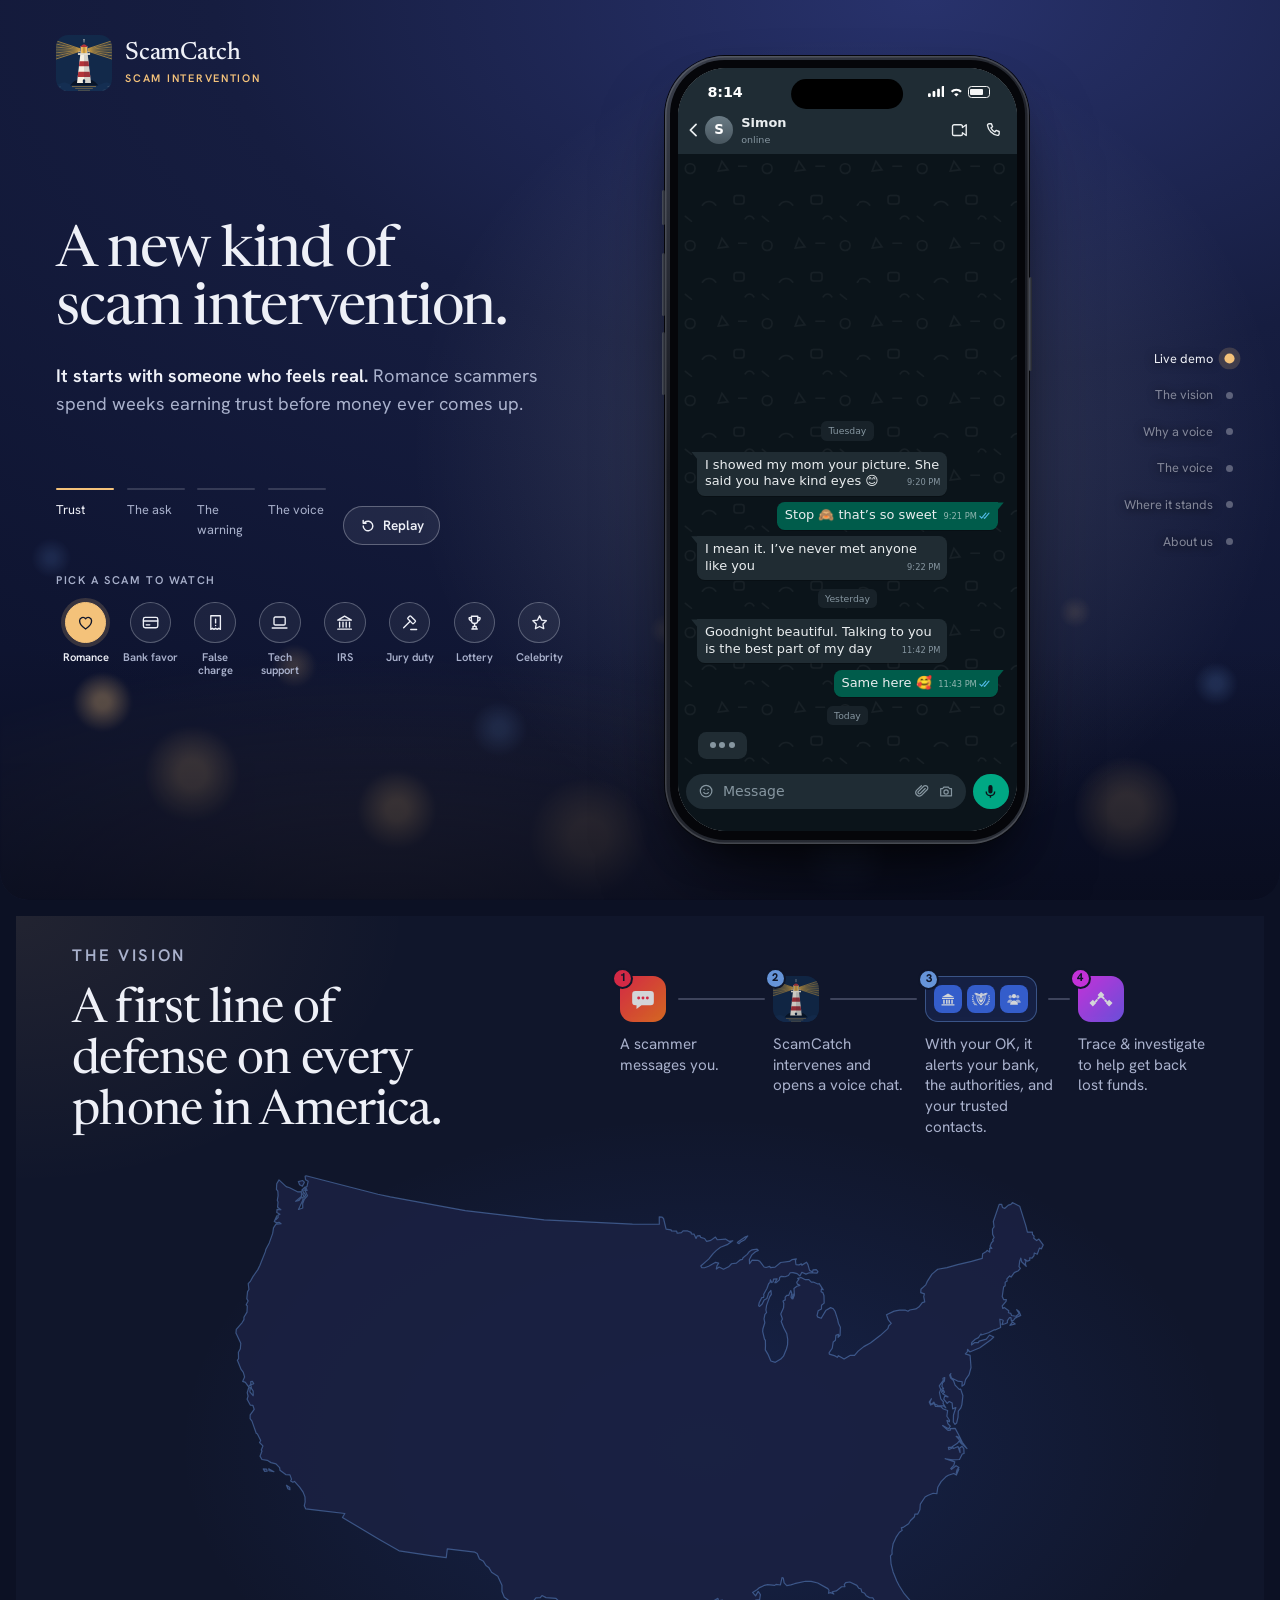
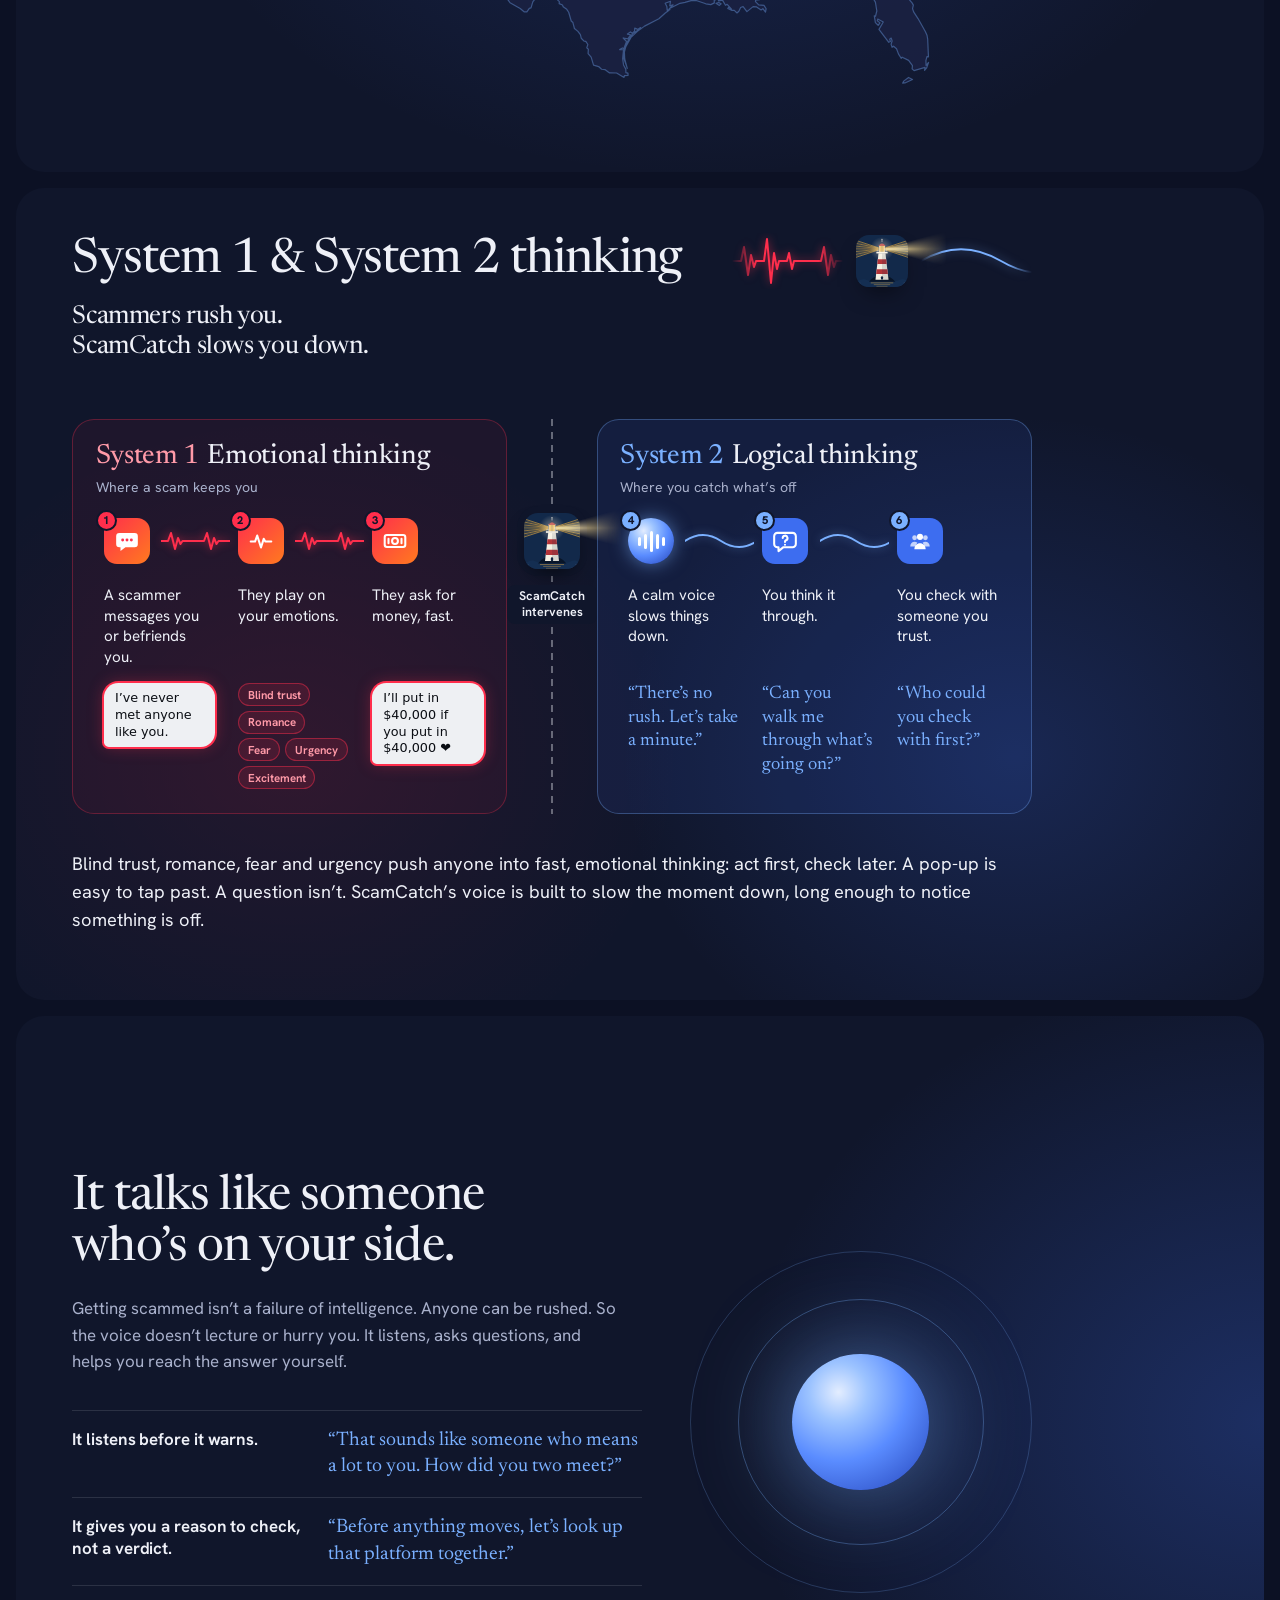
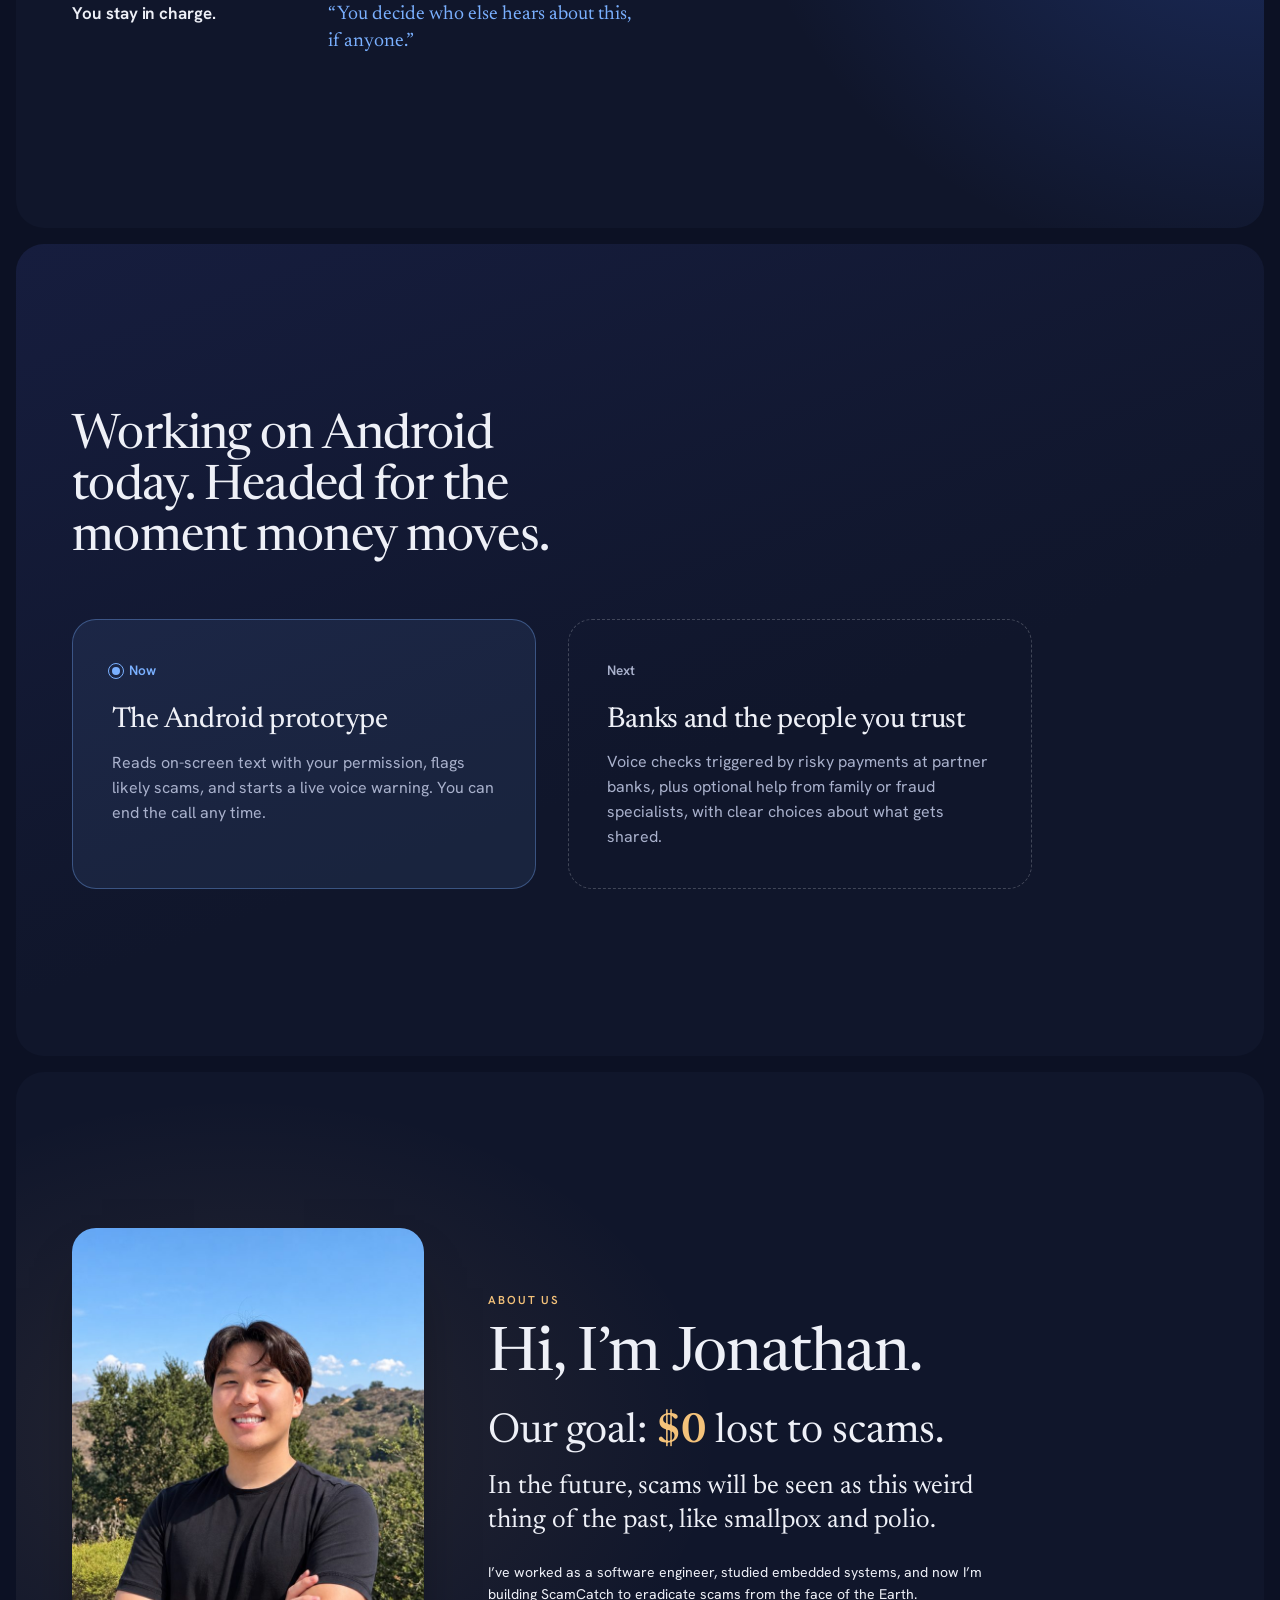
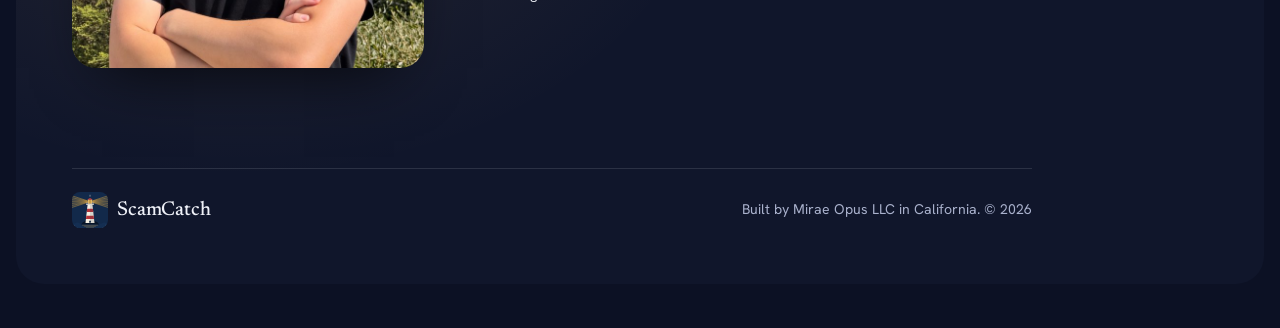
==== commit a278368c: "Why a voice: emblem on the title row, beacons, and motion - The emblem (red line into the lighthouse" ====
--- a/website/scamcatch/public/index.html
+++ b/website/scamcatch/public/index.html
@@ -253,6 +253,11 @@
         <div class="why-top">
           <h2 id="why-title" class="why-title">System 1 &amp; System 2 thinking</h2>
           <p class="why-line"><span>Scammers rush you.</span> <span>ScamCatch slows you down.</span></p>
+          <div class="why-emblem" aria-hidden="true">
+            <span class="emblem-line emblem-fast"></span>
+            <span class="beacon"><img src="logo.svg" alt="" width="52" height="52"></span>
+            <span class="emblem-line emblem-slow"></span>
+          </div>
         </div>
 
         <div class="tempo">
@@ -278,7 +283,7 @@
           </div>
 
           <div class="tempo-divide">
-            <img src="logo.svg" alt="" width="56" height="56">
+            <span class="beacon"><img src="logo.svg" alt="" width="56" height="56"></span>
             <p>ScamCatch intervenes</p>
           </div>
 
--- a/website/scamcatch/public/styles.css
+++ b/website/scamcatch/public/styles.css
@@ -457,8 +457,23 @@
 #why{--alert:#ff2e4c;--alert-deep:#ff7a1f}
 .card-why{display:flex;flex-direction:column;justify-content:flex-start;gap:clamp(1.5rem,4svh,2.5rem);background:radial-gradient(45% 60% at 22% 70%,rgba(255,46,76,.08),transparent 70%),radial-gradient(45% 60% at 80% 70%,rgba(61,109,240,.2),transparent 70%),var(--night)}
 .card-why.card{padding-top:clamp(1.5rem,5svh,4rem);padding-bottom:clamp(1.5rem,5svh,4rem)}
-/* from the top: the title in the top-left corner, the line right under it, the zones, then the paragraph in white across most of the width */
-.why-top{display:grid;gap:clamp(.6rem,1.6svh,1rem)}
+/* from the top: the title in the top-left corner with the emblem at the right of its row, the line right under the title, the zones, then the paragraph in white across most of the width */
+.why-top{display:grid;grid-template-columns:auto minmax(12rem,1fr);grid-template-areas:"title emblem" "line line";align-items:center;column-gap:clamp(2rem,4vw,4rem);row-gap:clamp(.6rem,1.6svh,1rem)}
+.why-title{grid-area:title}
+.why-line{grid-area:line}
+/* the emblem: a fast red line racing into the lighthouse and shaking, a slow blue wave drifting out of it */
+.why-emblem{grid-area:emblem;justify-self:end;display:flex;align-items:center;gap:.8rem;width:100%;max-width:30rem;height:56px}
+.emblem-line{flex:1;min-width:0;height:100%;-webkit-mask-image:linear-gradient(90deg,transparent,#000 22%,#000 78%,transparent);mask-image:linear-gradient(90deg,transparent,#000 22%,#000 78%,transparent)}
+.emblem-fast{--tile:80px;background:url("data:image/svg+xml,%3Csvg xmlns='http://www.w3.org/2000/svg' viewBox='0 0 80 56'%3E%3Cpath d='M0 28h9l3-14 4 28 3-20 3 12 2-6h8l3-22 4 44 3-30 3 16 2-8h8l2-8 3 16 2-8H80' fill='none' stroke='%23ff2e4c' stroke-width='2' stroke-linecap='round' stroke-linejoin='round'/%3E%3C/svg%3E") repeat-x 0 50%/80px 56px;filter:drop-shadow(0 0 4px rgba(255,46,76,.6));animation:tempo-zig .5s linear infinite,tempo-shake .2s steps(1) infinite}
+.emblem-slow{--tile:160px;background:url("data:image/svg+xml,%3Csvg xmlns='http://www.w3.org/2000/svg' viewBox='0 0 160 56'%3E%3Cpath d='M0 28C27 12 53 12 80 28S133 44 160 28' fill='none' stroke='%237ab0ff' stroke-width='2' stroke-linecap='round'/%3E%3C/svg%3E") repeat-x 0 50%/160px 56px;filter:drop-shadow(0 0 5px rgba(122,176,255,.5));animation:tempo-wave 5s linear infinite}
+.why-emblem img{display:block;width:52px;height:52px;border-radius:13px;box-shadow:0 12px 26px -12px rgba(0,0,0,.8)}
+/* lighthouse beacon: the lamp's beam (the logo's lamp sits 26.67% down) swings right, toward you, left and back,
+   the way a turning light looks from the side; the lamp flares as the beam faces you */
+.beacon{position:relative;display:grid;place-items:center;isolation:isolate}
+.beacon::before{content:"";position:absolute;left:50%;top:-8.33%;width:125%;height:70%;pointer-events:none;transform-origin:0 50%;background:conic-gradient(from 0deg at 0 50%,transparent 74deg,rgba(255,226,150,.9) 90deg,transparent 106deg);-webkit-mask-image:linear-gradient(90deg,#000 20%,transparent);mask-image:linear-gradient(90deg,#000 20%,transparent);mix-blend-mode:screen;animation:beacon-sweep 4s infinite}
+.beacon::after{content:"";position:absolute;left:27%;top:3.67%;width:46%;height:46%;border-radius:50%;pointer-events:none;background:radial-gradient(closest-side,rgba(255,236,190,.95),rgba(255,214,140,0));mix-blend-mode:screen;opacity:.45;animation:beacon-flash 4s ease-in-out infinite}
+@keyframes beacon-sweep{0%{transform:scaleX(1);animation-timing-function:ease-in}25%{transform:scaleX(0);animation-timing-function:ease-out}50%{transform:scaleX(-1);animation-timing-function:ease-in}75%{transform:scaleX(0);animation-timing-function:ease-out}100%{transform:scaleX(1)}}
+@keyframes beacon-flash{0%,15%,35%,100%{opacity:.45;transform:none}25%{opacity:1;transform:scale(1.5)}75%{opacity:.15}}
 .card-why .tempo{margin-top:auto}
 .card-why .why-lede{margin-bottom:auto}
 .why-line{font-family:var(--display);font-size:clamp(1.3rem,.95rem + .75vw,1.9rem);font-weight:420;line-height:1.2;letter-spacing:-.015em;color:var(--paper);font-variation-settings:"opsz" 60;text-wrap:balance}
@@ -480,22 +495,31 @@
 .tempo-fast li{--c:var(--alert)}
 .timeline-tempo .timeline-mark{align-self:center}
 .timeline-tempo .timeline-icon{opacity:1;color:#fff;background:#3d6df0}
-.tempo-fast .timeline-icon{background:linear-gradient(135deg,var(--alert),var(--alert-deep))}
+.tempo-fast .timeline-icon{background:linear-gradient(135deg,var(--alert),var(--alert-deep));animation:tempo-buzz 2.4s ease-in-out infinite}
+.tempo-slow .timeline-icon{animation:breathe 3.6s ease-in-out infinite}
+.tempo-fast li:nth-child(2) .timeline-icon{animation-delay:.8s}
+.tempo-fast li:nth-child(3) .timeline-icon{animation-delay:1.6s}
+.tempo-slow li:nth-child(2) .timeline-icon{animation-delay:1.2s}
+.tempo-slow li:nth-child(3) .timeline-icon{animation-delay:2.4s}
+@keyframes tempo-buzz{0%,25%,100%{transform:none}5%{transform:translateX(-3px) rotate(-4deg)}10%{transform:translateX(3px) rotate(4deg)}15%{transform:translateX(-3px) rotate(-3deg)}20%{transform:translateX(2px) rotate(2deg)}}
 .timeline-tempo .timeline-icon svg{width:26px;height:26px;fill:#fff}
 .timeline-tempo li[data-step="message"] svg circle{fill:var(--alert)}
 .timeline-tempo svg.tempo-stroke{fill:none;stroke:#fff;stroke-width:1.9;stroke-linecap:round;stroke-linejoin:round}
 /* step 4 is the voice itself: the app's light blue orb with white bars */
 .timeline-tempo .tempo-voice{grid-auto-flow:column;justify-content:center;align-content:center;gap:3px;border-radius:50%;background:radial-gradient(circle at 34% 28%,#e3edff 0%,#9cc3ff 24%,#5a8cff 55%,#2342b8 100%);box-shadow:0 0 18px rgba(122,176,255,.55)}
-.tempo-voice i{width:3px;height:9px;border-radius:2px;background:#fff}
+.tempo-voice i{width:3px;height:9px;border-radius:2px;background:#fff;animation:talk 1.5s ease-in-out infinite}
+.tempo-voice i:nth-child(2n){animation-duration:1.2s}
+.tempo-voice i:nth-child(3n){animation-duration:1.8s}
 .tempo-voice i:nth-child(2),.tempo-voice i:nth-child(4){height:15px}
 .tempo-voice i:nth-child(3){height:21px}
 /* fast red jagged line between the fast steps, slow blue wave between the slow ones */
-.tempo-fast .timeline-tempo li:not(:last-child) .timeline-mark::after{height:22px;border-radius:0;background:url("data:image/svg+xml,%3Csvg xmlns='http://www.w3.org/2000/svg' viewBox='0 0 36 22'%3E%3Cpath d='M0 11h7l3-8 4 16 3-11 2.5 6 2-3H36' fill='none' stroke='%23ff2e4c' stroke-width='2' stroke-linecap='round' stroke-linejoin='round'/%3E%3C/svg%3E") repeat-x 0 50%/36px 22px;filter:drop-shadow(0 0 4px rgba(255,46,76,.6));animation:tempo-zig .45s linear infinite}
-.tempo-slow .timeline-tempo li:not(:last-child) .timeline-mark::after{height:22px;border-radius:0;background:url("data:image/svg+xml,%3Csvg xmlns='http://www.w3.org/2000/svg' viewBox='0 0 72 22'%3E%3Cpath d='M0 11C12 3 24 3 36 11S60 19 72 11' fill='none' stroke='%237ab0ff' stroke-width='2' stroke-linecap='round'/%3E%3C/svg%3E") repeat-x 0 50%/72px 22px;filter:drop-shadow(0 0 4px rgba(122,176,255,.5));animation:tempo-wave 3.6s linear infinite}
-@keyframes tempo-zig{to{background-position:36px 50%}}
-@keyframes tempo-wave{to{background-position:72px 50%}}
+.tempo-fast .timeline-tempo li:not(:last-child) .timeline-mark::after{height:22px;border-radius:0;background:url("data:image/svg+xml,%3Csvg xmlns='http://www.w3.org/2000/svg' viewBox='0 0 36 22'%3E%3Cpath d='M0 11h7l3-8 4 16 3-11 2.5 6 2-3H36' fill='none' stroke='%23ff2e4c' stroke-width='2' stroke-linecap='round' stroke-linejoin='round'/%3E%3C/svg%3E") repeat-x 0 50%/36px 22px;filter:drop-shadow(0 0 4px rgba(255,46,76,.6));animation:tempo-zig .4s linear infinite,tempo-shake .2s steps(1) infinite}
+.tempo-slow .timeline-tempo li:not(:last-child) .timeline-mark::after{height:22px;border-radius:0;background:url("data:image/svg+xml,%3Csvg xmlns='http://www.w3.org/2000/svg' viewBox='0 0 72 22'%3E%3Cpath d='M0 11C12 3 24 3 36 11S60 19 72 11' fill='none' stroke='%237ab0ff' stroke-width='2' stroke-linecap='round'/%3E%3C/svg%3E") repeat-x 0 50%/72px 22px;filter:drop-shadow(0 0 4px rgba(122,176,255,.5));animation:tempo-wave 2.8s linear infinite}
+@keyframes tempo-zig{to{background-position:var(--tile,36px) 50%}}
+@keyframes tempo-wave{to{background-position:var(--tile,72px) 50%}}
 @keyframes tempo-zig-y{to{background-position:50% 36px}}
 @keyframes tempo-wave-y{to{background-position:50% 72px}}
+@keyframes tempo-shake{0%,100%{transform:translate(-1px,1px)}25%{transform:translate(1px,-1px)}50%{transform:translate(-1px,-1px)}75%{transform:translate(1px,1px)}}
 .timeline-tempo li p{font-size:.95rem;line-height:1.35;color:var(--paper)}
 .tempo-bubble{justify-self:start;align-self:start;padding:.45rem .7rem;border-radius:.9rem .9rem .9rem .3rem;background:#eef0f3;color:#0b0e14;font-family:var(--phone-ui);font-size:.8rem;line-height:1.3;text-wrap:pretty;box-shadow:0 0 0 2px var(--alert),0 0 16px rgba(255,46,76,.35)}
 .tempo-tags{display:flex;flex-wrap:wrap;align-self:start;gap:.3rem}
@@ -503,9 +527,10 @@
 .timeline-tempo q{align-self:start;font-family:var(--display);font-size:clamp(1rem,.85rem + .35vw,1.18rem);line-height:1.3;color:var(--catch);font-variation-settings:"opsz" 24;text-wrap:pretty}
 /* the line: a dashed rule, ScamCatch's logo on it level with the step icons */
 .tempo-divide{grid-row:1/-1;display:grid;grid-template-rows:subgrid;row-gap:normal;justify-items:center;background:repeating-linear-gradient(to bottom,rgba(238,240,247,.38) 0 7px,transparent 7px 13px) 50% 0/2px 100% no-repeat}
-.tempo-divide img{grid-row:2;align-self:center;display:block;width:56px;height:56px;border-radius:14px;box-shadow:0 0 0 7px var(--night),0 10px 24px -10px rgba(0,0,0,.8)}
-.tempo-divide p{grid-row:3;align-self:start;padding:.25rem .45rem;border-radius:8px;background:var(--night);font-size:.78rem;font-weight:650;line-height:1.25;text-align:center;color:var(--paper)}
-/* fast steps arrive quickly, slow steps take their time; the lines move only while the stage is on screen (app.js marks it) */
+.tempo-divide .beacon{grid-row:2;align-self:center;border-radius:14px;box-shadow:0 0 0 7px var(--night)}
+.tempo-divide img{display:block;width:56px;height:56px;border-radius:14px;box-shadow:0 10px 24px -10px rgba(0,0,0,.8)}
+.tempo-divide p{position:relative;grid-row:3;align-self:start;padding:.25rem .45rem;border-radius:8px;background:var(--night);font-size:.78rem;font-weight:650;line-height:1.25;text-align:center;color:var(--paper)}
+/* fast steps arrive quickly, slow steps take their time; everything on the stage moves only while it is on screen (app.js marks it) */
 @keyframes tempo-in{from{opacity:0;transform:translateY(10px)}}
 #why.is-onscreen .timeline-tempo li{animation:tempo-in .4s ease-out both}
 #why.is-onscreen .tempo-fast li:nth-child(2){animation-delay:.1s}
@@ -515,9 +540,9 @@
 #why.is-onscreen .tempo-slow li:nth-child(1){animation-delay:.9s}
 #why.is-onscreen .tempo-slow li:nth-child(2){animation-delay:1.5s}
 #why.is-onscreen .tempo-slow li:nth-child(3){animation-delay:2.1s}
-#why .timeline-tempo .timeline-mark::after,#why .timeline-tempo li::after{animation-play-state:paused}
-#why.is-onscreen .timeline-tempo .timeline-mark::after,#why.is-onscreen .timeline-tempo li::after{animation-play-state:running}
-@media (prefers-reduced-motion:reduce){#why.is-onscreen .timeline-tempo li,#why.is-onscreen .tempo-divide{animation:none}}
+#why .timeline-tempo .timeline-mark::after,#why .timeline-tempo li::after,#why .timeline-tempo .timeline-icon,#why .tempo-voice i,#why .emblem-line,#why .beacon::before,#why .beacon::after{animation-play-state:paused}
+#why.is-onscreen .timeline-tempo .timeline-mark::after,#why.is-onscreen .timeline-tempo li::after,#why.is-onscreen .timeline-tempo .timeline-icon,#why.is-onscreen .tempo-voice i,#why.is-onscreen .emblem-line,#why.is-onscreen .beacon::before,#why.is-onscreen .beacon::after{animation-play-state:running}
+@media (prefers-reduced-motion:reduce){#why.is-onscreen .timeline-tempo li,#why.is-onscreen .tempo-divide{animation:none}.beacon::before{display:none}}
 
 /* Stage 4: the voice */
 .card-voice{display:grid;grid-template-columns:minmax(0,1.25fr) minmax(0,.75fr);gap:3rem;align-items:center;background:radial-gradient(60% 80% at 100% 50%,rgba(61,109,240,.28),transparent 70%),var(--night)}
@@ -593,15 +618,16 @@
 @media (min-width:761px) and (max-width:1023px){
   .hero-keep{white-space:normal}
 }
-/* narrow two-column screens: the Why a voice zones stack, each keeping its three steps in a row */
+/* narrow two-column screens: the Why a voice zones stack, each keeping its three steps in a row; the emblem moves beside the two lines */
 @media (min-width:761px) and (max-width:999px){
   #why{height:auto;min-height:var(--card-h)}
+  .why-top{grid-template-columns:auto minmax(0,1fr);grid-template-areas:"title title" "line emblem"}
   .tempo{grid-template-columns:1fr;grid-template-rows:none;row-gap:0}
   .tempo-zone{grid-row:auto;grid-template-rows:none;row-gap:.85rem}
   .timeline.timeline-tempo{grid-row:auto;grid-template-rows:none}
   .timeline-tempo li{grid-row:auto;grid-template-rows:none;row-gap:.65rem}
   .tempo-divide{grid-row:auto;grid-template-rows:none;grid-auto-flow:column;justify-content:center;align-items:center;gap:.8rem;padding:1rem 0;background:repeating-linear-gradient(to right,rgba(238,240,247,.38) 0 7px,transparent 7px 13px) 0 50%/100% 2px no-repeat}
-  .tempo-divide img,.tempo-divide p{grid-row:auto;align-self:center}
+  .tempo-divide .beacon,.tempo-divide p{grid-row:auto;align-self:center}
 }
 
 /* ---------- Phones ---------- */
@@ -645,20 +671,24 @@
   .timeline{grid-template-columns:repeat(2,minmax(0,1fr));row-gap:1.1rem}
   .timeline li:nth-child(2) .timeline-mark::after{display:none}
   .card-why{justify-content:flex-start;gap:1.6rem}
+  .why-top{grid-template-columns:1fr;grid-template-areas:"title" "line" "emblem"}
+  .why-emblem{justify-self:stretch;max-width:none;height:48px;margin-top:.3rem}
+  .why-emblem img{width:44px;height:44px}
   .tempo{grid-template-columns:1fr;grid-template-rows:none;row-gap:0}
   .tempo-zone{grid-row:auto;grid-template-rows:none;row-gap:1rem;padding:1rem 1rem 1.1rem}
   .tempo-head b{font-size:1.5rem}
   .tempo-divide{grid-row:auto;grid-template-rows:none;grid-auto-flow:column;justify-content:center;align-items:center;gap:.7rem;padding:.9rem 0;background:repeating-linear-gradient(to right,rgba(238,240,247,.38) 0 7px,transparent 7px 13px) 0 50%/100% 2px no-repeat}
-  .tempo-divide img,.tempo-divide p{grid-row:auto;align-self:center}
-  .tempo-divide img{width:44px;height:44px;box-shadow:0 0 0 6px var(--night)}
+  .tempo-divide .beacon,.tempo-divide p{grid-row:auto;align-self:center}
+  .tempo-divide .beacon{box-shadow:0 0 0 6px var(--night)}
+  .tempo-divide img{width:44px;height:44px;box-shadow:none}
   .timeline.timeline-tempo{grid-row:auto;grid-template-rows:none;grid-template-columns:1fr;row-gap:1.3rem;padding:0 0 0 8px}
   .timeline-tempo li{position:relative;grid-row:auto;grid-template-rows:none;grid-template-columns:46px minmax(0,1fr);align-content:start;column-gap:.9rem;row-gap:.35rem;min-height:5.6rem}
   .timeline-tempo .timeline-mark{grid-row:1/3;align-self:start}
   .timeline-tempo li > :not(.timeline-mark){grid-column:2}
   .timeline-tempo li .timeline-mark::after{display:none}
   .timeline-tempo li:not(:last-child)::after{content:"";position:absolute;left:12px;top:52px;bottom:calc(-1.3rem + 6px);width:22px}
-  .tempo-fast .timeline-tempo li:not(:last-child)::after{background:url("data:image/svg+xml,%3Csvg xmlns='http://www.w3.org/2000/svg' viewBox='0 0 22 36'%3E%3Cpath d='M11 0v7l-8 3 16 4-11 3 6 2.5-3 2V36' fill='none' stroke='%23ff2e4c' stroke-width='2' stroke-linecap='round' stroke-linejoin='round'/%3E%3C/svg%3E") repeat-y 50% 0/22px 36px;filter:drop-shadow(0 0 4px rgba(255,46,76,.6));animation:tempo-zig-y .45s linear infinite}
-  .tempo-slow .timeline-tempo li:not(:last-child)::after{background:url("data:image/svg+xml,%3Csvg xmlns='http://www.w3.org/2000/svg' viewBox='0 0 22 72'%3E%3Cpath d='M11 0C3 12 3 24 11 36S19 60 11 72' fill='none' stroke='%237ab0ff' stroke-width='2' stroke-linecap='round'/%3E%3C/svg%3E") repeat-y 50% 0/22px 72px;filter:drop-shadow(0 0 4px rgba(122,176,255,.5));animation:tempo-wave-y 3.6s linear infinite}
+  .tempo-fast .timeline-tempo li:not(:last-child)::after{background:url("data:image/svg+xml,%3Csvg xmlns='http://www.w3.org/2000/svg' viewBox='0 0 22 36'%3E%3Cpath d='M11 0v7l-8 3 16 4-11 3 6 2.5-3 2V36' fill='none' stroke='%23ff2e4c' stroke-width='2' stroke-linecap='round' stroke-linejoin='round'/%3E%3C/svg%3E") repeat-y 50% 0/22px 36px;filter:drop-shadow(0 0 4px rgba(255,46,76,.6));animation:tempo-zig-y .4s linear infinite,tempo-shake .2s steps(1) infinite}
+  .tempo-slow .timeline-tempo li:not(:last-child)::after{background:url("data:image/svg+xml,%3Csvg xmlns='http://www.w3.org/2000/svg' viewBox='0 0 22 72'%3E%3Cpath d='M11 0C3 12 3 24 11 36S19 60 11 72' fill='none' stroke='%237ab0ff' stroke-width='2' stroke-linecap='round'/%3E%3C/svg%3E") repeat-y 50% 0/22px 72px;filter:drop-shadow(0 0 4px rgba(122,176,255,.5));animation:tempo-wave-y 2.8s linear infinite}
   .card-voice{grid-template-columns:1fr;align-content:center;gap:2rem}
   .big-orb{display:none}
   .status-grid{grid-template-columns:1fr}
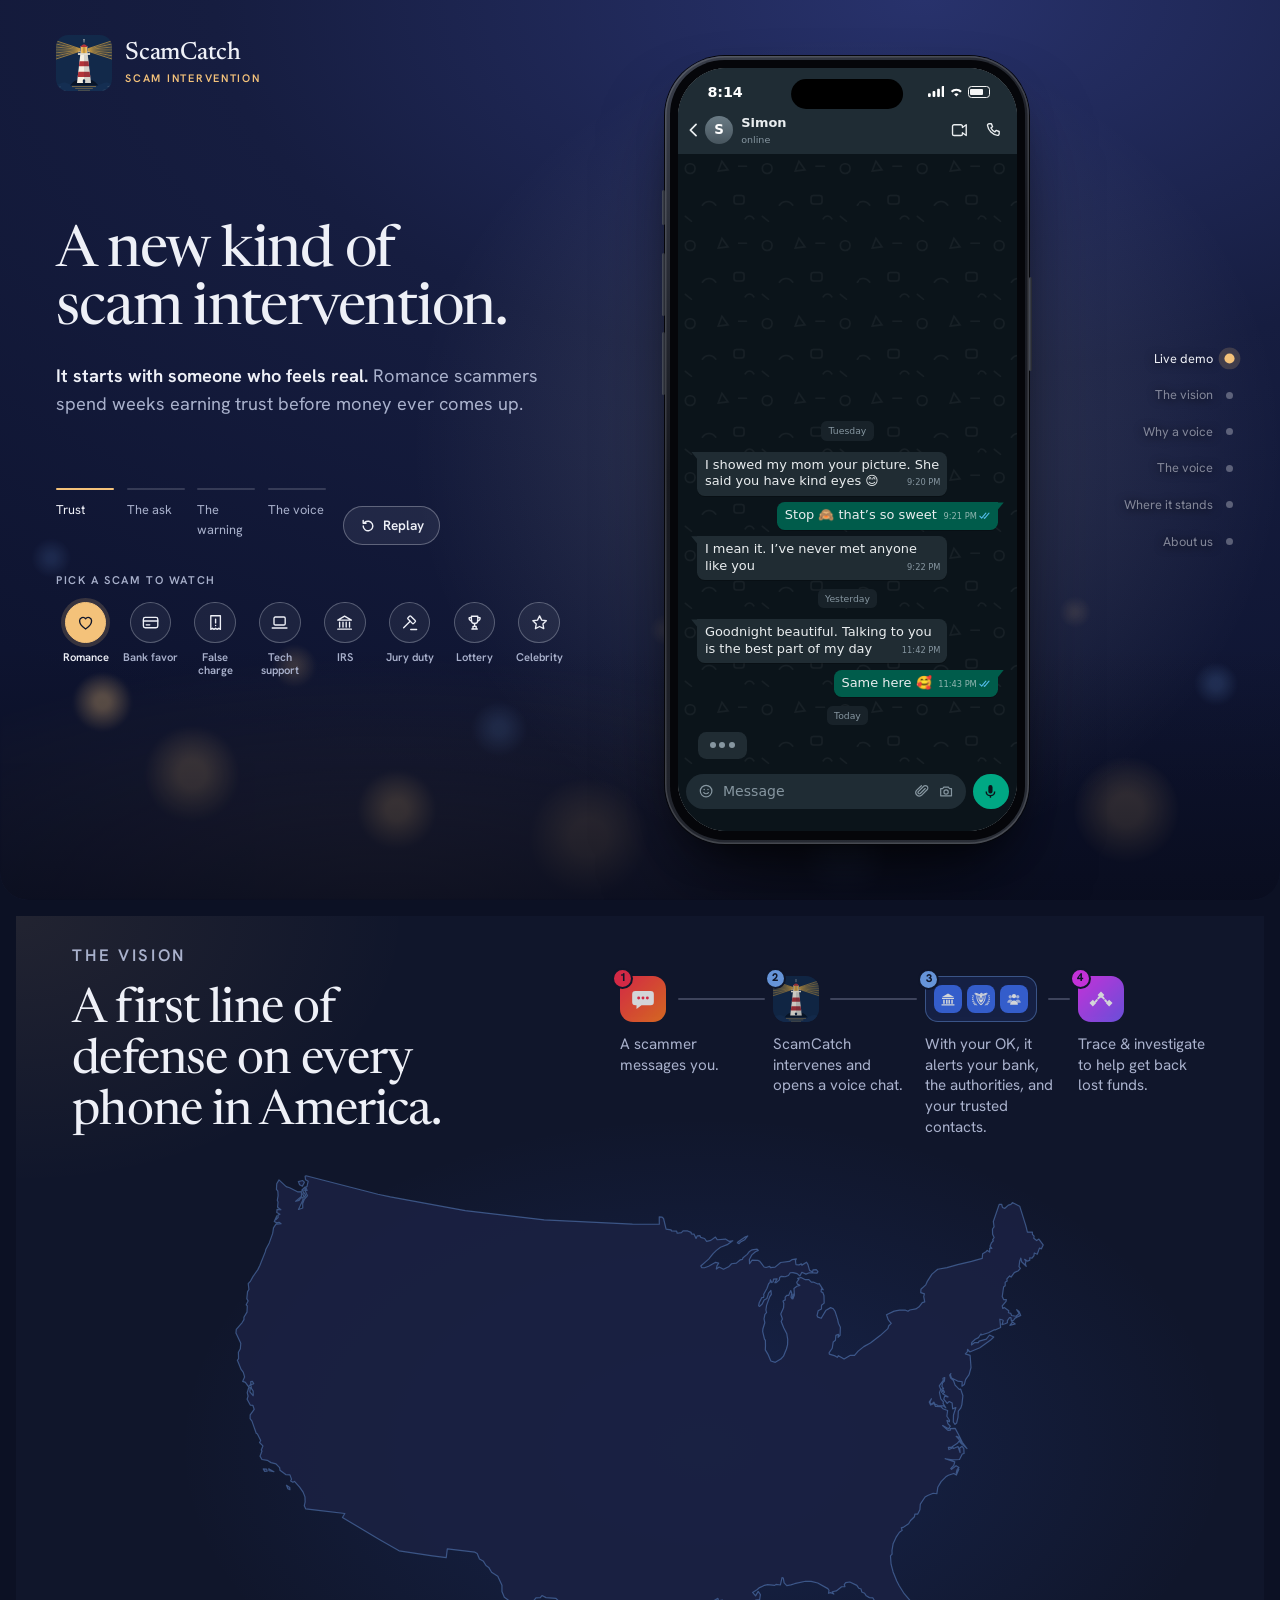
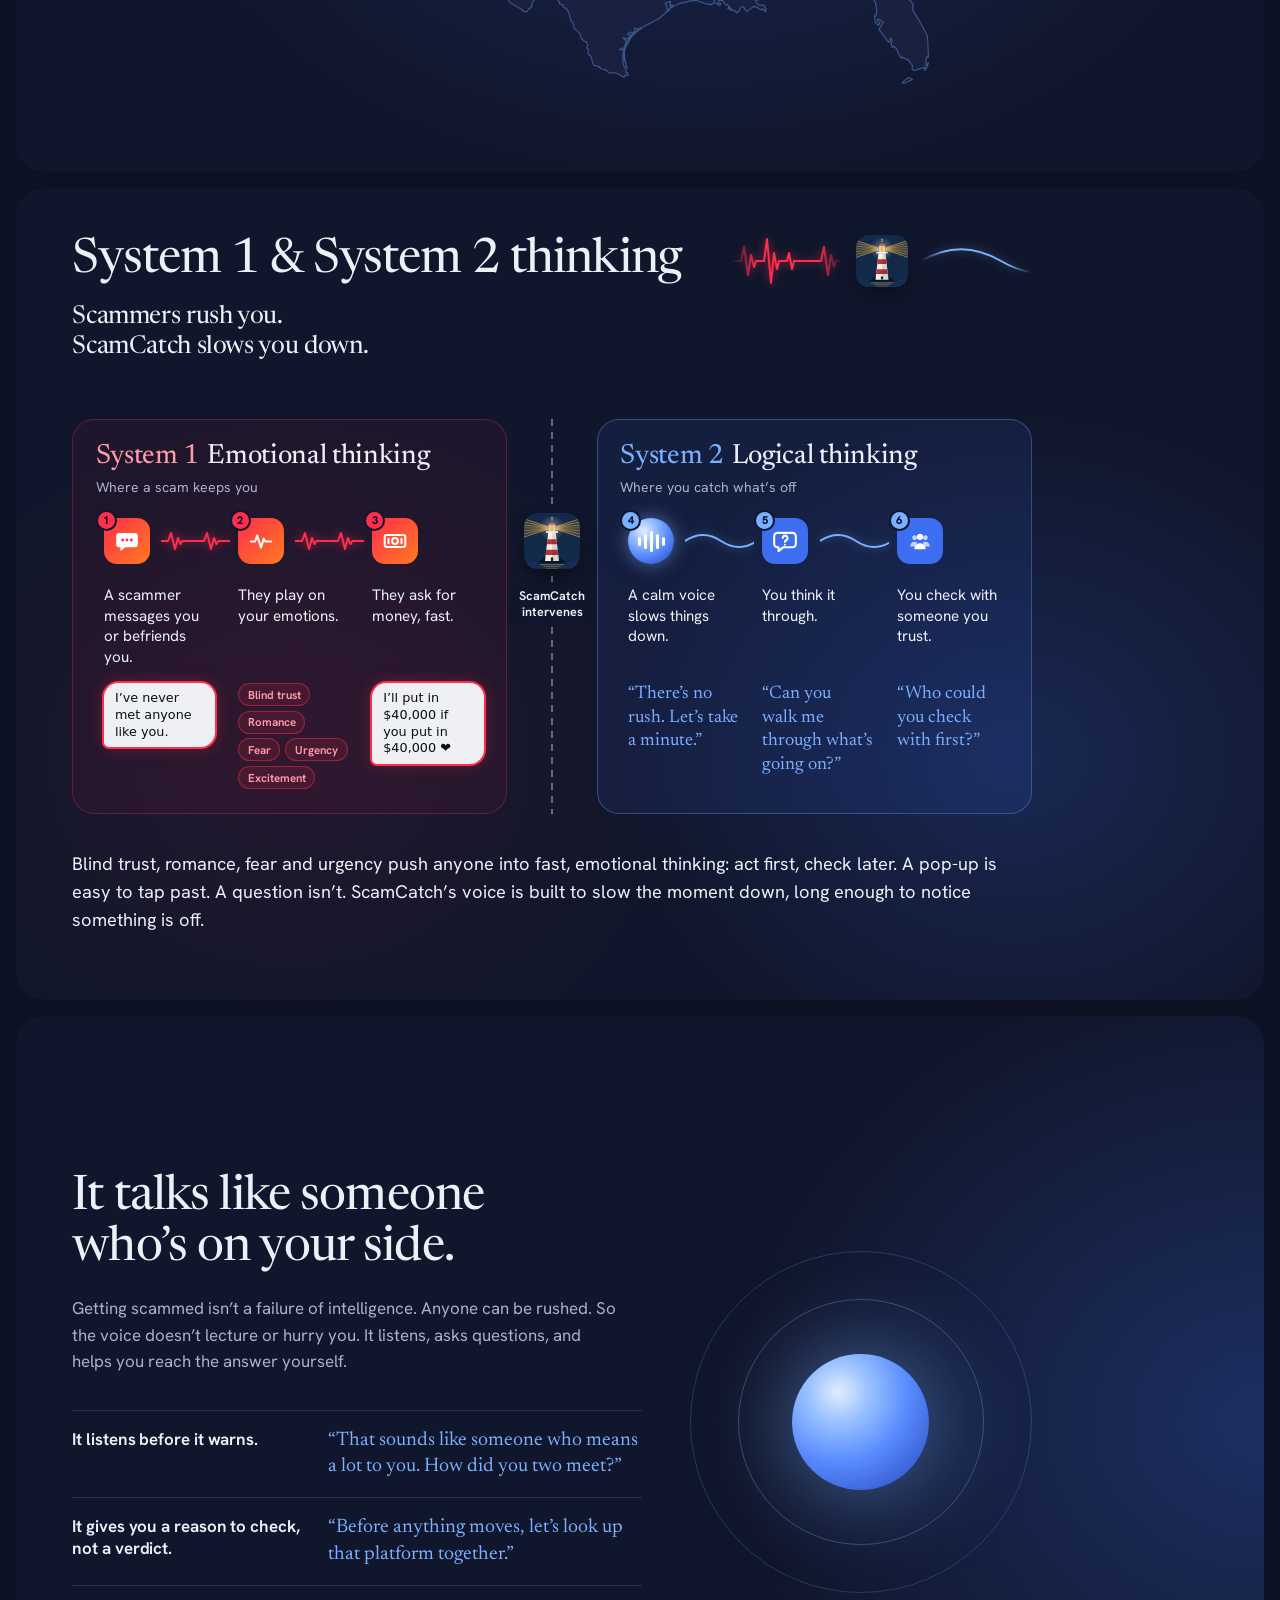
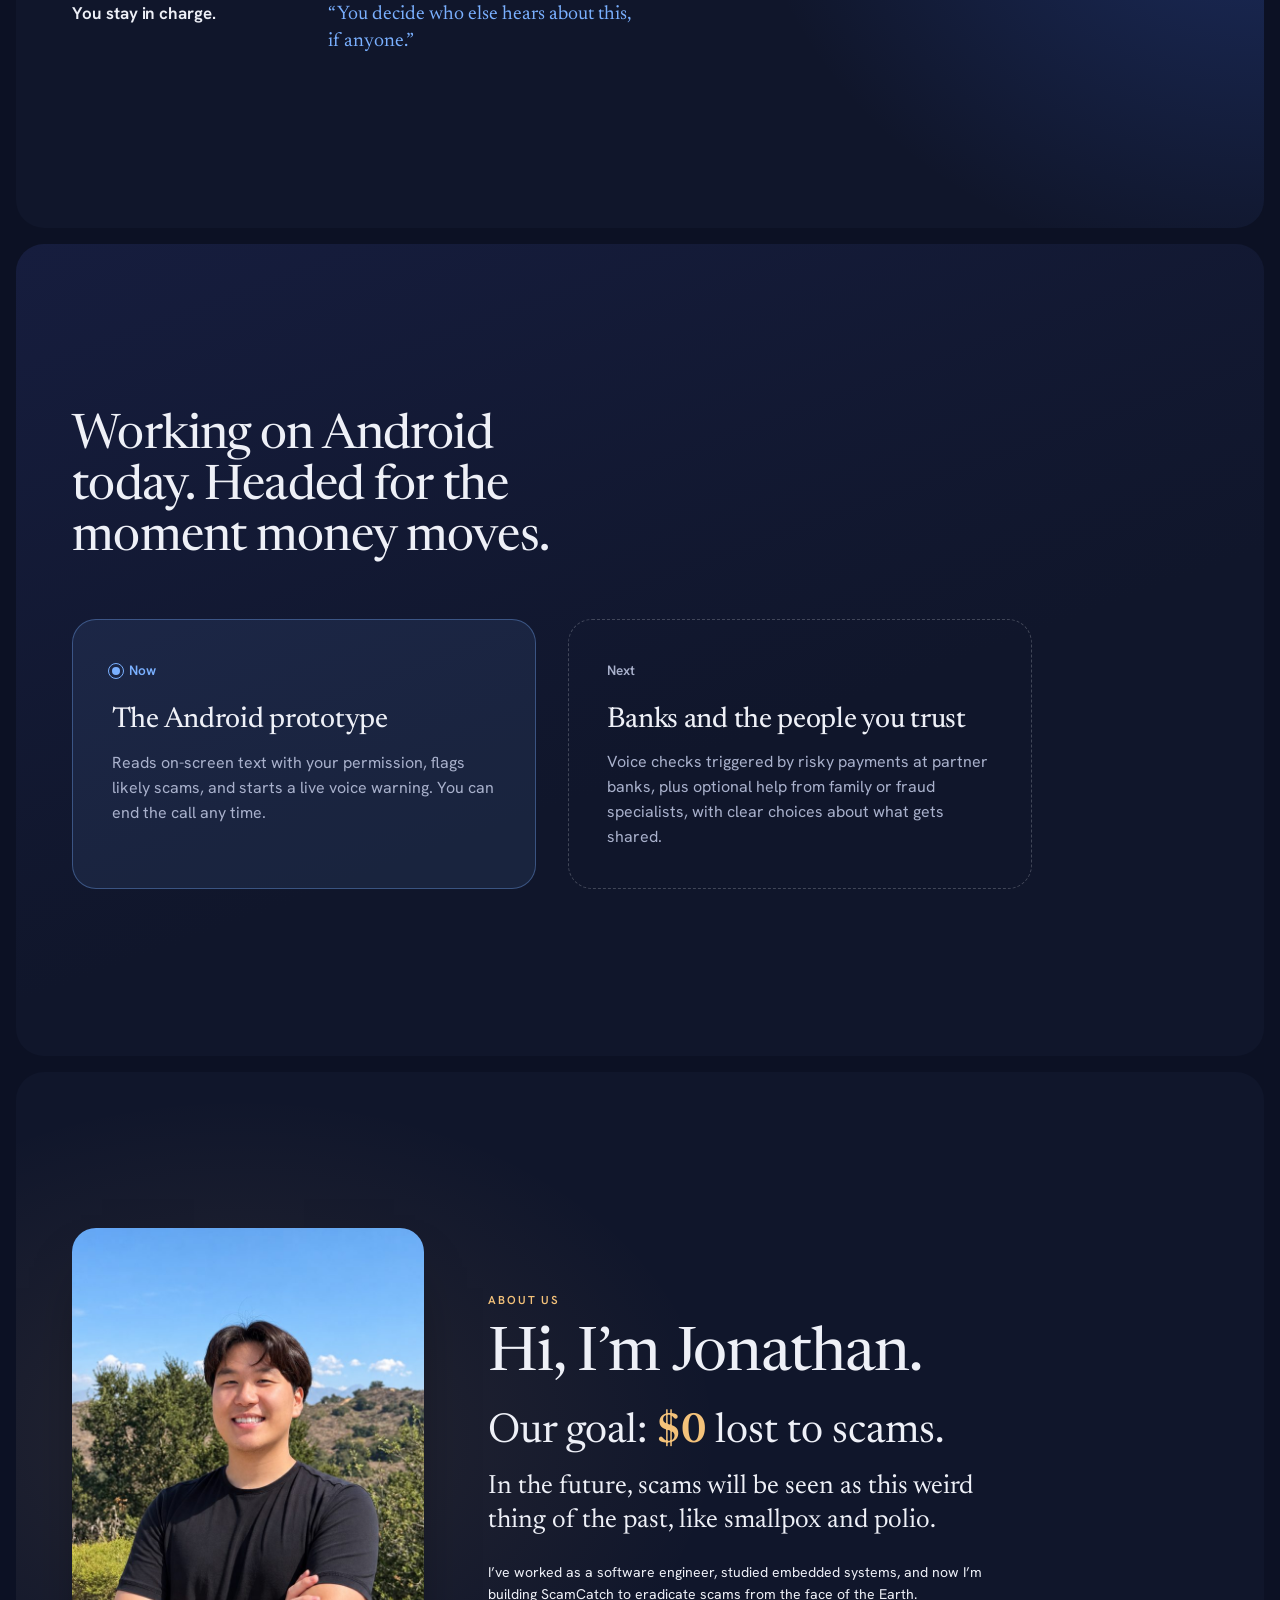
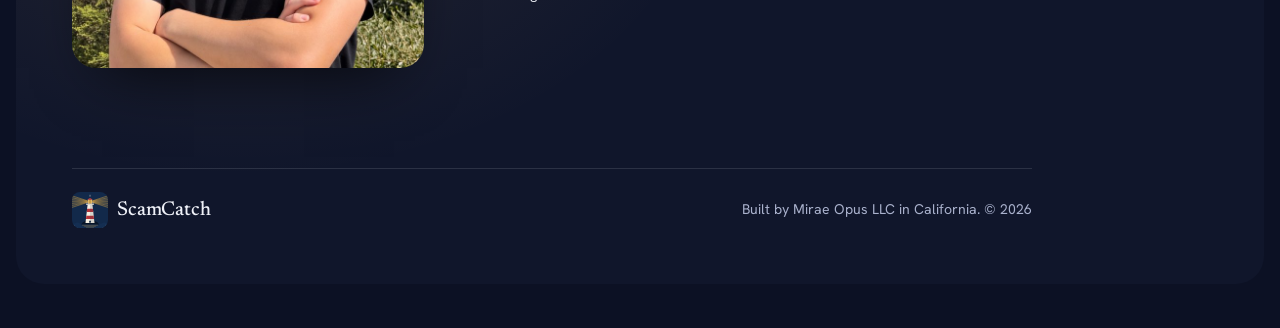
==== commit 72007b06: "Why a voice: play the story in order, one step at a time - The steps light up one at a time, left to" ====
--- a/website/scamcatch/public/index.html
+++ b/website/scamcatch/public/index.html
@@ -282,7 +282,7 @@
             </ol>
           </div>
 
-          <div class="tempo-divide">
+          <div class="tempo-divide" data-step="catch">
             <span class="beacon"><img src="logo.svg" alt="" width="56" height="56"></span>
             <p>ScamCatch intervenes</p>
           </div>
--- a/website/scamcatch/public/styles.css
+++ b/website/scamcatch/public/styles.css
@@ -443,8 +443,8 @@
 .timeline-num{position:absolute;top:-8px;left:-8px;display:grid;place-items:center;width:21px;height:21px;border-radius:50%;border:2px solid var(--night);background:var(--c);color:var(--night);font-size:.7rem;font-weight:800;line-height:1}
 .timeline li p{max-width:none;font-size:.95rem;line-height:1.38;color:var(--mist);transition:color .3s ease}
 /* the step the map is showing right now lights up */
-.timeline[data-active="scam"] li[data-step="scam"] .timeline-icon,.timeline[data-active="caught"] li[data-step="caught"] .timeline-icon,.timeline[data-active="shared"] li[data-step="shared"] .timeline-icon,.timeline[data-active="traced"] li[data-step="traced"] .timeline-icon{opacity:1;transform:scale(1.06);box-shadow:0 0 0 4px color-mix(in srgb,var(--c) 22%,transparent),0 0 22px color-mix(in srgb,var(--c) 45%,transparent)}
-.timeline[data-active="scam"] li[data-step="scam"] p,.timeline[data-active="caught"] li[data-step="caught"] p,.timeline[data-active="shared"] li[data-step="shared"] p,.timeline[data-active="traced"] li[data-step="traced"] p{color:var(--paper)}
+.timeline[data-active="scam"] li[data-step="scam"] .timeline-icon,.timeline[data-active="caught"] li[data-step="caught"] .timeline-icon,.timeline[data-active="shared"] li[data-step="shared"] .timeline-icon,.timeline[data-active="traced"] li[data-step="traced"] .timeline-icon,.timeline li.is-lit .timeline-icon{opacity:1;transform:scale(1.06);box-shadow:0 0 0 4px color-mix(in srgb,var(--c) 22%,transparent),0 0 22px color-mix(in srgb,var(--c) 45%,transparent)}
+.timeline[data-active="scam"] li[data-step="scam"] p,.timeline[data-active="caught"] li[data-step="caught"] p,.timeline[data-active="shared"] li[data-step="shared"] p,.timeline[data-active="traced"] li[data-step="traced"] p,.timeline li.is-lit p{color:var(--paper)}
 /* the vision stage sits flush with the top of the window, its headline close to the top of the card */
 @media (min-width:761px) and (min-height:561px){
   #vision{height:calc(100svh - var(--peek));scroll-snap-align:start}
@@ -461,19 +461,19 @@
 .why-top{display:grid;grid-template-columns:auto minmax(12rem,1fr);grid-template-areas:"title emblem" "line line";align-items:center;column-gap:clamp(2rem,4vw,4rem);row-gap:clamp(.6rem,1.6svh,1rem)}
 .why-title{grid-area:title}
 .why-line{grid-area:line}
-/* the emblem: a fast red line racing into the lighthouse and shaking, a slow blue wave drifting out of it */
+/* the emblem: a fast red line into the lighthouse, a slow blue wave out of it */
 .why-emblem{grid-area:emblem;justify-self:end;display:flex;align-items:center;gap:.8rem;width:100%;max-width:30rem;height:56px}
-.emblem-line{flex:1;min-width:0;height:100%;-webkit-mask-image:linear-gradient(90deg,transparent,#000 22%,#000 78%,transparent);mask-image:linear-gradient(90deg,transparent,#000 22%,#000 78%,transparent)}
-.emblem-fast{--tile:80px;background:url("data:image/svg+xml,%3Csvg xmlns='http://www.w3.org/2000/svg' viewBox='0 0 80 56'%3E%3Cpath d='M0 28h9l3-14 4 28 3-20 3 12 2-6h8l3-22 4 44 3-30 3 16 2-8h8l2-8 3 16 2-8H80' fill='none' stroke='%23ff2e4c' stroke-width='2' stroke-linecap='round' stroke-linejoin='round'/%3E%3C/svg%3E") repeat-x 0 50%/80px 56px;filter:drop-shadow(0 0 4px rgba(255,46,76,.6));animation:tempo-zig .5s linear infinite,tempo-shake .2s steps(1) infinite}
+.emblem-line{flex:1;min-width:0;height:100%;transition:opacity .4s ease;-webkit-mask-image:linear-gradient(90deg,transparent,#000 22%,#000 78%,transparent);mask-image:linear-gradient(90deg,transparent,#000 22%,#000 78%,transparent)}
+.emblem-fast{--tile:80px;background:url("data:image/svg+xml,%3Csvg xmlns='http://www.w3.org/2000/svg' viewBox='0 0 80 56'%3E%3Cpath d='M0 28h9l3-14 4 28 3-20 3 12 2-6h8l3-22 4 44 3-30 3 16 2-8h8l2-8 3 16 2-8H80' fill='none' stroke='%23ff2e4c' stroke-width='2' stroke-linecap='round' stroke-linejoin='round'/%3E%3C/svg%3E") repeat-x 0 50%/80px 56px;filter:drop-shadow(0 0 4px rgba(255,46,76,.6));animation:tempo-zig .5s linear infinite}
 .emblem-slow{--tile:160px;background:url("data:image/svg+xml,%3Csvg xmlns='http://www.w3.org/2000/svg' viewBox='0 0 160 56'%3E%3Cpath d='M0 28C27 12 53 12 80 28S133 44 160 28' fill='none' stroke='%237ab0ff' stroke-width='2' stroke-linecap='round'/%3E%3C/svg%3E") repeat-x 0 50%/160px 56px;filter:drop-shadow(0 0 5px rgba(122,176,255,.5));animation:tempo-wave 5s linear infinite}
 .why-emblem img{display:block;width:52px;height:52px;border-radius:13px;box-shadow:0 12px 26px -12px rgba(0,0,0,.8)}
-/* lighthouse beacon: the lamp's beam (the logo's lamp sits 26.67% down) swings right, toward you, left and back,
-   the way a turning light looks from the side; the lamp flares as the beam faces you */
+/* lighthouse beacon, at the intervention: the lamp's beam (the logo's lamp sits 26.67% down) swings from the left, toward you,
+   to the right, the way a turning light looks from the side; the lamp flares as the beam faces you */
 .beacon{position:relative;display:grid;place-items:center;isolation:isolate}
-.beacon::before{content:"";position:absolute;left:50%;top:-8.33%;width:125%;height:70%;pointer-events:none;transform-origin:0 50%;background:conic-gradient(from 0deg at 0 50%,transparent 74deg,rgba(255,226,150,.9) 90deg,transparent 106deg);-webkit-mask-image:linear-gradient(90deg,#000 20%,transparent);mask-image:linear-gradient(90deg,#000 20%,transparent);mix-blend-mode:screen;animation:beacon-sweep 4s infinite}
-.beacon::after{content:"";position:absolute;left:27%;top:3.67%;width:46%;height:46%;border-radius:50%;pointer-events:none;background:radial-gradient(closest-side,rgba(255,236,190,.95),rgba(255,214,140,0));mix-blend-mode:screen;opacity:.45;animation:beacon-flash 4s ease-in-out infinite}
-@keyframes beacon-sweep{0%{transform:scaleX(1);animation-timing-function:ease-in}25%{transform:scaleX(0);animation-timing-function:ease-out}50%{transform:scaleX(-1);animation-timing-function:ease-in}75%{transform:scaleX(0);animation-timing-function:ease-out}100%{transform:scaleX(1)}}
-@keyframes beacon-flash{0%,15%,35%,100%{opacity:.45;transform:none}25%{opacity:1;transform:scale(1.5)}75%{opacity:.15}}
+.beacon::before{content:"";position:absolute;left:50%;top:-8.33%;width:125%;height:70%;pointer-events:none;transform-origin:0 50%;background:conic-gradient(from 0deg at 0 50%,transparent 74deg,rgba(255,226,150,.9) 90deg,transparent 106deg);-webkit-mask-image:linear-gradient(90deg,#000 20%,transparent);mask-image:linear-gradient(90deg,#000 20%,transparent);mix-blend-mode:screen;opacity:0}
+.beacon::after{content:"";position:absolute;left:27%;top:3.67%;width:46%;height:46%;border-radius:50%;pointer-events:none;background:radial-gradient(closest-side,rgba(255,236,190,.95),rgba(255,214,140,0));mix-blend-mode:screen;opacity:.45}
+@keyframes beacon-sweep{0%{opacity:0;transform:scaleX(-1)}12%{opacity:1;transform:scaleX(-1);animation-timing-function:ease-in}42%{transform:scaleX(0);animation-timing-function:ease-out}72%{opacity:1;transform:scaleX(1)}100%{opacity:0;transform:scaleX(1)}}
+@keyframes beacon-flash{0%,30%,60%,100%{opacity:.45;transform:none}42%{opacity:1;transform:scale(1.6)}}
 .card-why .tempo{margin-top:auto}
 .card-why .why-lede{margin-bottom:auto}
 .why-line{font-family:var(--display);font-size:clamp(1.3rem,.95rem + .75vw,1.9rem);font-weight:420;line-height:1.2;letter-spacing:-.015em;color:var(--paper);font-variation-settings:"opsz" 60;text-wrap:balance}
@@ -495,31 +495,22 @@
 .tempo-fast li{--c:var(--alert)}
 .timeline-tempo .timeline-mark{align-self:center}
 .timeline-tempo .timeline-icon{opacity:1;color:#fff;background:#3d6df0}
-.tempo-fast .timeline-icon{background:linear-gradient(135deg,var(--alert),var(--alert-deep));animation:tempo-buzz 2.4s ease-in-out infinite}
-.tempo-slow .timeline-icon{animation:breathe 3.6s ease-in-out infinite}
-.tempo-fast li:nth-child(2) .timeline-icon{animation-delay:.8s}
-.tempo-fast li:nth-child(3) .timeline-icon{animation-delay:1.6s}
-.tempo-slow li:nth-child(2) .timeline-icon{animation-delay:1.2s}
-.tempo-slow li:nth-child(3) .timeline-icon{animation-delay:2.4s}
-@keyframes tempo-buzz{0%,25%,100%{transform:none}5%{transform:translateX(-3px) rotate(-4deg)}10%{transform:translateX(3px) rotate(4deg)}15%{transform:translateX(-3px) rotate(-3deg)}20%{transform:translateX(2px) rotate(2deg)}}
+.tempo-fast .timeline-icon{background:linear-gradient(135deg,var(--alert),var(--alert-deep))}
 .timeline-tempo .timeline-icon svg{width:26px;height:26px;fill:#fff}
 .timeline-tempo li[data-step="message"] svg circle{fill:var(--alert)}
 .timeline-tempo svg.tempo-stroke{fill:none;stroke:#fff;stroke-width:1.9;stroke-linecap:round;stroke-linejoin:round}
 /* step 4 is the voice itself: the app's light blue orb with white bars */
 .timeline-tempo .tempo-voice{grid-auto-flow:column;justify-content:center;align-content:center;gap:3px;border-radius:50%;background:radial-gradient(circle at 34% 28%,#e3edff 0%,#9cc3ff 24%,#5a8cff 55%,#2342b8 100%);box-shadow:0 0 18px rgba(122,176,255,.55)}
-.tempo-voice i{width:3px;height:9px;border-radius:2px;background:#fff;animation:talk 1.5s ease-in-out infinite}
-.tempo-voice i:nth-child(2n){animation-duration:1.2s}
-.tempo-voice i:nth-child(3n){animation-duration:1.8s}
+.tempo-voice i{width:3px;height:9px;border-radius:2px;background:#fff}
 .tempo-voice i:nth-child(2),.tempo-voice i:nth-child(4){height:15px}
 .tempo-voice i:nth-child(3){height:21px}
 /* fast red jagged line between the fast steps, slow blue wave between the slow ones */
-.tempo-fast .timeline-tempo li:not(:last-child) .timeline-mark::after{height:22px;border-radius:0;background:url("data:image/svg+xml,%3Csvg xmlns='http://www.w3.org/2000/svg' viewBox='0 0 36 22'%3E%3Cpath d='M0 11h7l3-8 4 16 3-11 2.5 6 2-3H36' fill='none' stroke='%23ff2e4c' stroke-width='2' stroke-linecap='round' stroke-linejoin='round'/%3E%3C/svg%3E") repeat-x 0 50%/36px 22px;filter:drop-shadow(0 0 4px rgba(255,46,76,.6));animation:tempo-zig .4s linear infinite,tempo-shake .2s steps(1) infinite}
+.tempo-fast .timeline-tempo li:not(:last-child) .timeline-mark::after{height:22px;border-radius:0;background:url("data:image/svg+xml,%3Csvg xmlns='http://www.w3.org/2000/svg' viewBox='0 0 36 22'%3E%3Cpath d='M0 11h7l3-8 4 16 3-11 2.5 6 2-3H36' fill='none' stroke='%23ff2e4c' stroke-width='2' stroke-linecap='round' stroke-linejoin='round'/%3E%3C/svg%3E") repeat-x 0 50%/36px 22px;filter:drop-shadow(0 0 4px rgba(255,46,76,.6));animation:tempo-zig .4s linear infinite}
 .tempo-slow .timeline-tempo li:not(:last-child) .timeline-mark::after{height:22px;border-radius:0;background:url("data:image/svg+xml,%3Csvg xmlns='http://www.w3.org/2000/svg' viewBox='0 0 72 22'%3E%3Cpath d='M0 11C12 3 24 3 36 11S60 19 72 11' fill='none' stroke='%237ab0ff' stroke-width='2' stroke-linecap='round'/%3E%3C/svg%3E") repeat-x 0 50%/72px 22px;filter:drop-shadow(0 0 4px rgba(122,176,255,.5));animation:tempo-wave 2.8s linear infinite}
 @keyframes tempo-zig{to{background-position:var(--tile,36px) 50%}}
 @keyframes tempo-wave{to{background-position:var(--tile,72px) 50%}}
 @keyframes tempo-zig-y{to{background-position:50% 36px}}
 @keyframes tempo-wave-y{to{background-position:50% 72px}}
-@keyframes tempo-shake{0%,100%{transform:translate(-1px,1px)}25%{transform:translate(1px,-1px)}50%{transform:translate(-1px,-1px)}75%{transform:translate(1px,1px)}}
 .timeline-tempo li p{font-size:.95rem;line-height:1.35;color:var(--paper)}
 .tempo-bubble{justify-self:start;align-self:start;padding:.45rem .7rem;border-radius:.9rem .9rem .9rem .3rem;background:#eef0f3;color:#0b0e14;font-family:var(--phone-ui);font-size:.8rem;line-height:1.3;text-wrap:pretty;box-shadow:0 0 0 2px var(--alert),0 0 16px rgba(255,46,76,.35)}
 .tempo-tags{display:flex;flex-wrap:wrap;align-self:start;gap:.3rem}
@@ -530,19 +521,29 @@
 .tempo-divide .beacon{grid-row:2;align-self:center;border-radius:14px;box-shadow:0 0 0 7px var(--night)}
 .tempo-divide img{display:block;width:56px;height:56px;border-radius:14px;box-shadow:0 10px 24px -10px rgba(0,0,0,.8)}
 .tempo-divide p{position:relative;grid-row:3;align-self:start;padding:.25rem .45rem;border-radius:8px;background:var(--night);font-size:.78rem;font-weight:650;line-height:1.25;text-align:center;color:var(--paper)}
-/* fast steps arrive quickly, slow steps take their time; everything on the stage moves only while it is on screen (app.js marks it) */
-@keyframes tempo-in{from{opacity:0;transform:translateY(10px)}}
-#why.is-onscreen .timeline-tempo li{animation:tempo-in .4s ease-out both}
-#why.is-onscreen .tempo-fast li:nth-child(2){animation-delay:.1s}
-#why.is-onscreen .tempo-fast li:nth-child(3){animation-delay:.2s}
-#why.is-onscreen .tempo-divide{animation:tempo-in .5s ease-out .45s both}
-#why.is-onscreen .tempo-slow li{animation-duration:.8s}
-#why.is-onscreen .tempo-slow li:nth-child(1){animation-delay:.9s}
-#why.is-onscreen .tempo-slow li:nth-child(2){animation-delay:1.5s}
-#why.is-onscreen .tempo-slow li:nth-child(3){animation-delay:2.1s}
-#why .timeline-tempo .timeline-mark::after,#why .timeline-tempo li::after,#why .timeline-tempo .timeline-icon,#why .tempo-voice i,#why .emblem-line,#why .beacon::before,#why .beacon::after{animation-play-state:paused}
-#why.is-onscreen .timeline-tempo .timeline-mark::after,#why.is-onscreen .timeline-tempo li::after,#why.is-onscreen .timeline-tempo .timeline-icon,#why.is-onscreen .tempo-voice i,#why.is-onscreen .emblem-line,#why.is-onscreen .beacon::before,#why.is-onscreen .beacon::after{animation-play-state:running}
-@media (prefers-reduced-motion:reduce){#why.is-onscreen .timeline-tempo li,#why.is-onscreen .tempo-divide{animation:none}.beacon::before{display:none}}
+/* the story plays in order, one step at a time, left to right (app.js, WHY_SEQUENCE): while it plays, the steps sit dim
+   until their turn and the step it is on lights up, as on the vision's timeline. Only that step moves: the line out of it runs,
+   the voice's bars talk at step 4, and the lighthouses fire their beam at the intervention. The emblem follows the same story. */
+:where(.card-why[data-active]) .timeline-tempo .timeline-icon{opacity:.6}
+:where(.card-why[data-active]) .timeline-tempo li p{color:var(--mist)}
+.timeline-tempo :is(.tempo-bubble,.tempo-tags,q){transition:opacity .3s ease}
+:where(.card-why[data-active]) .timeline-tempo :is(.tempo-bubble,.tempo-tags,q){opacity:.55}
+.timeline-tempo li.is-lit :is(.tempo-bubble,.tempo-tags,q){opacity:1}
+#why .timeline-tempo .timeline-mark::after,#why .timeline-tempo li::after,#why .emblem-line{animation-play-state:paused}
+:where(.card-why[data-active]) :is(.timeline-tempo .timeline-mark,.timeline-tempo li)::after{opacity:.3;transition:opacity .3s ease}
+#why .timeline-tempo li.is-lit .timeline-mark::after,#why .timeline-tempo li.is-lit::after{opacity:1;animation-play-state:running}
+.timeline-tempo li.is-lit .tempo-voice i{animation:talk 1.1s ease-in-out infinite}
+.timeline-tempo li.is-lit .tempo-voice i:nth-child(even){animation-duration:.85s}
+.tempo-divide .beacon,.why-emblem .beacon{transition:opacity .3s ease}
+.tempo-divide p{transition:color .3s ease}
+:where(.card-why[data-active]) :is(.tempo-divide,.why-emblem) .beacon{opacity:.6}
+:where(.card-why[data-active]) .tempo-divide p{color:var(--mist)}
+:where(.card-why[data-active]) .emblem-line{opacity:.35}
+.card-why[data-active="catch"] :is(.tempo-divide,.why-emblem) .beacon{opacity:1}
+.card-why[data-active="catch"] .tempo-divide p{color:var(--paper)}
+.card-why[data-active="catch"] .beacon::before{animation:beacon-sweep 2.6s both}
+.card-why[data-active="catch"] .beacon::after{animation:beacon-flash 2.6s ease-in-out both}
+#why .card-why:is([data-active="message"],[data-active="emotions"],[data-active="ask"]) .emblem-fast,#why .card-why:is([data-active="calm"],[data-active="think"],[data-active="check"]) .emblem-slow{opacity:1;animation-play-state:running}
 
 /* Stage 4: the voice */
 .card-voice{display:grid;grid-template-columns:minmax(0,1.25fr) minmax(0,.75fr);gap:3rem;align-items:center;background:radial-gradient(60% 80% at 100% 50%,rgba(61,109,240,.28),transparent 70%),var(--night)}
@@ -687,7 +688,7 @@
   .timeline-tempo li > :not(.timeline-mark){grid-column:2}
   .timeline-tempo li .timeline-mark::after{display:none}
   .timeline-tempo li:not(:last-child)::after{content:"";position:absolute;left:12px;top:52px;bottom:calc(-1.3rem + 6px);width:22px}
-  .tempo-fast .timeline-tempo li:not(:last-child)::after{background:url("data:image/svg+xml,%3Csvg xmlns='http://www.w3.org/2000/svg' viewBox='0 0 22 36'%3E%3Cpath d='M11 0v7l-8 3 16 4-11 3 6 2.5-3 2V36' fill='none' stroke='%23ff2e4c' stroke-width='2' stroke-linecap='round' stroke-linejoin='round'/%3E%3C/svg%3E") repeat-y 50% 0/22px 36px;filter:drop-shadow(0 0 4px rgba(255,46,76,.6));animation:tempo-zig-y .4s linear infinite,tempo-shake .2s steps(1) infinite}
+  .tempo-fast .timeline-tempo li:not(:last-child)::after{background:url("data:image/svg+xml,%3Csvg xmlns='http://www.w3.org/2000/svg' viewBox='0 0 22 36'%3E%3Cpath d='M11 0v7l-8 3 16 4-11 3 6 2.5-3 2V36' fill='none' stroke='%23ff2e4c' stroke-width='2' stroke-linecap='round' stroke-linejoin='round'/%3E%3C/svg%3E") repeat-y 50% 0/22px 36px;filter:drop-shadow(0 0 4px rgba(255,46,76,.6));animation:tempo-zig-y .4s linear infinite}
   .tempo-slow .timeline-tempo li:not(:last-child)::after{background:url("data:image/svg+xml,%3Csvg xmlns='http://www.w3.org/2000/svg' viewBox='0 0 22 72'%3E%3Cpath d='M11 0C3 12 3 24 11 36S19 60 11 72' fill='none' stroke='%237ab0ff' stroke-width='2' stroke-linecap='round'/%3E%3C/svg%3E") repeat-y 50% 0/22px 72px;filter:drop-shadow(0 0 4px rgba(122,176,255,.5));animation:tempo-wave-y 2.8s linear infinite}
   .card-voice{grid-template-columns:1fr;align-content:center;gap:2rem}
   .big-orb{display:none}
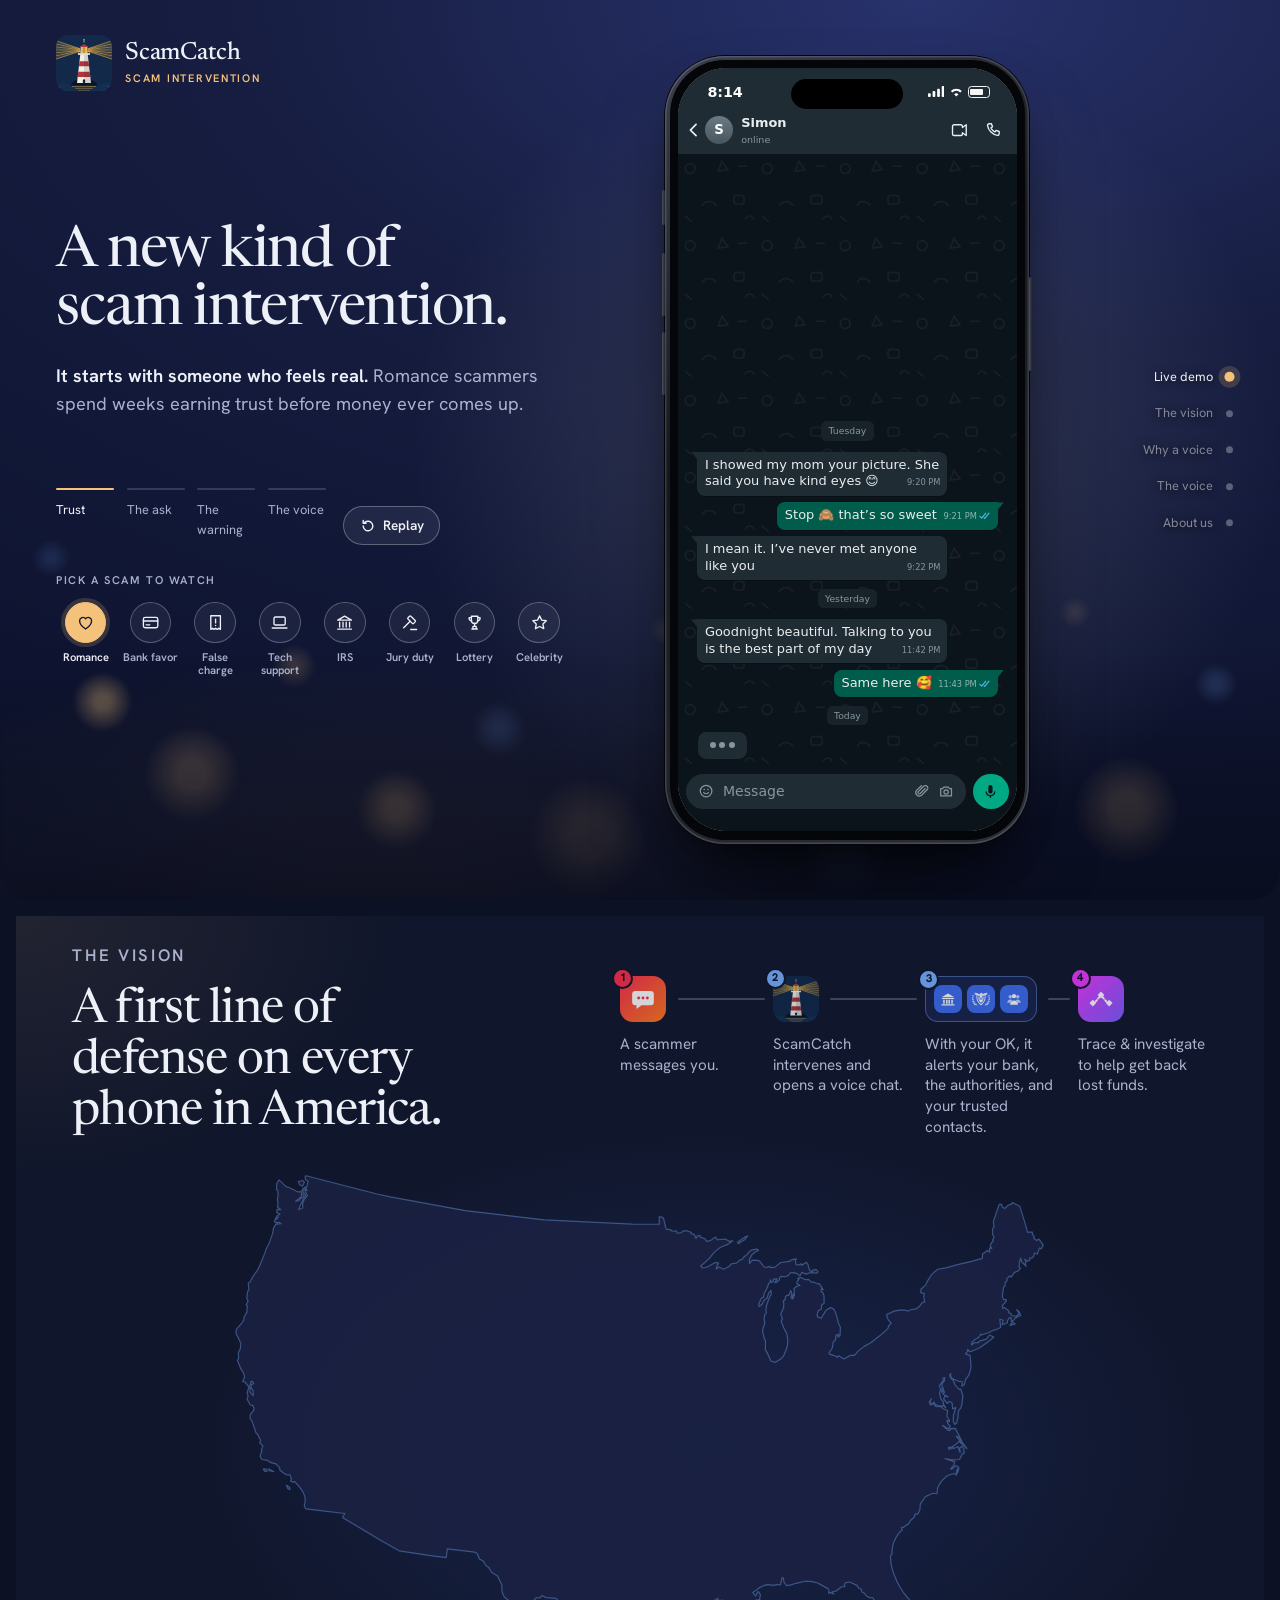
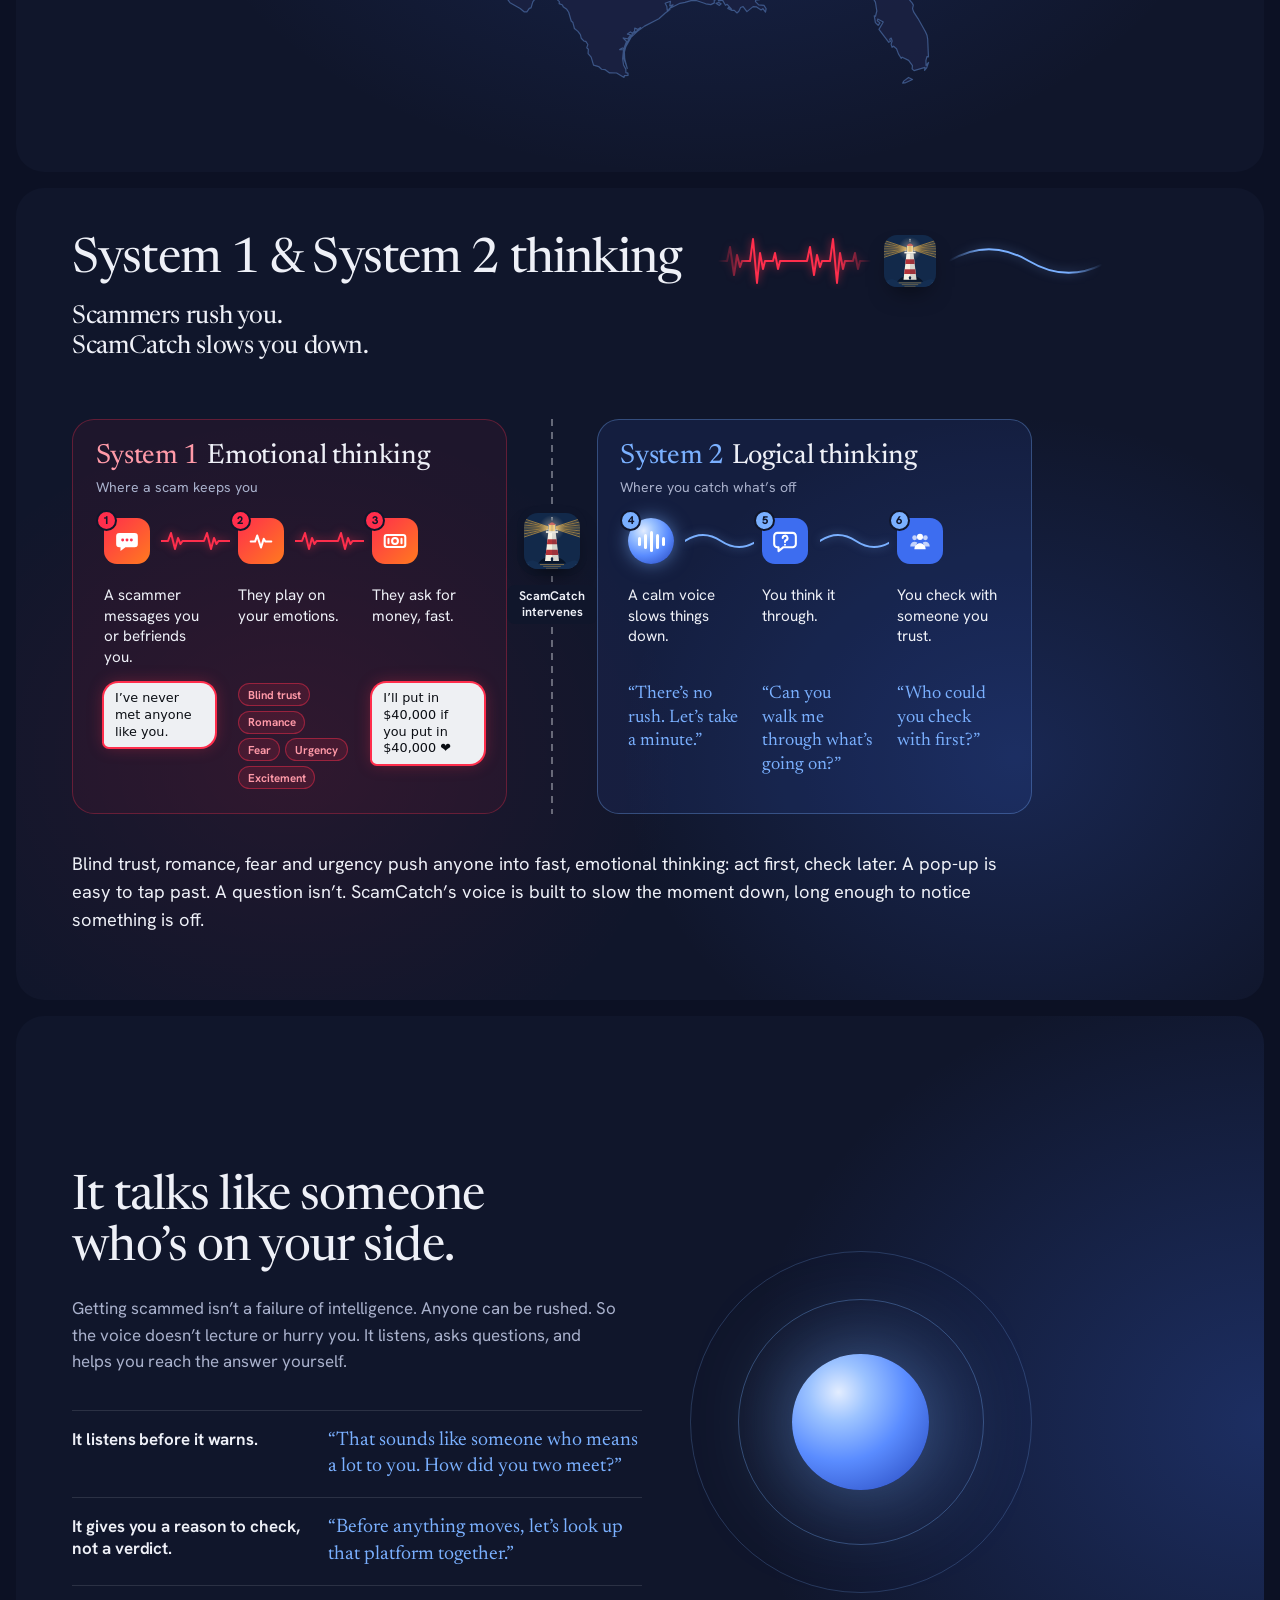
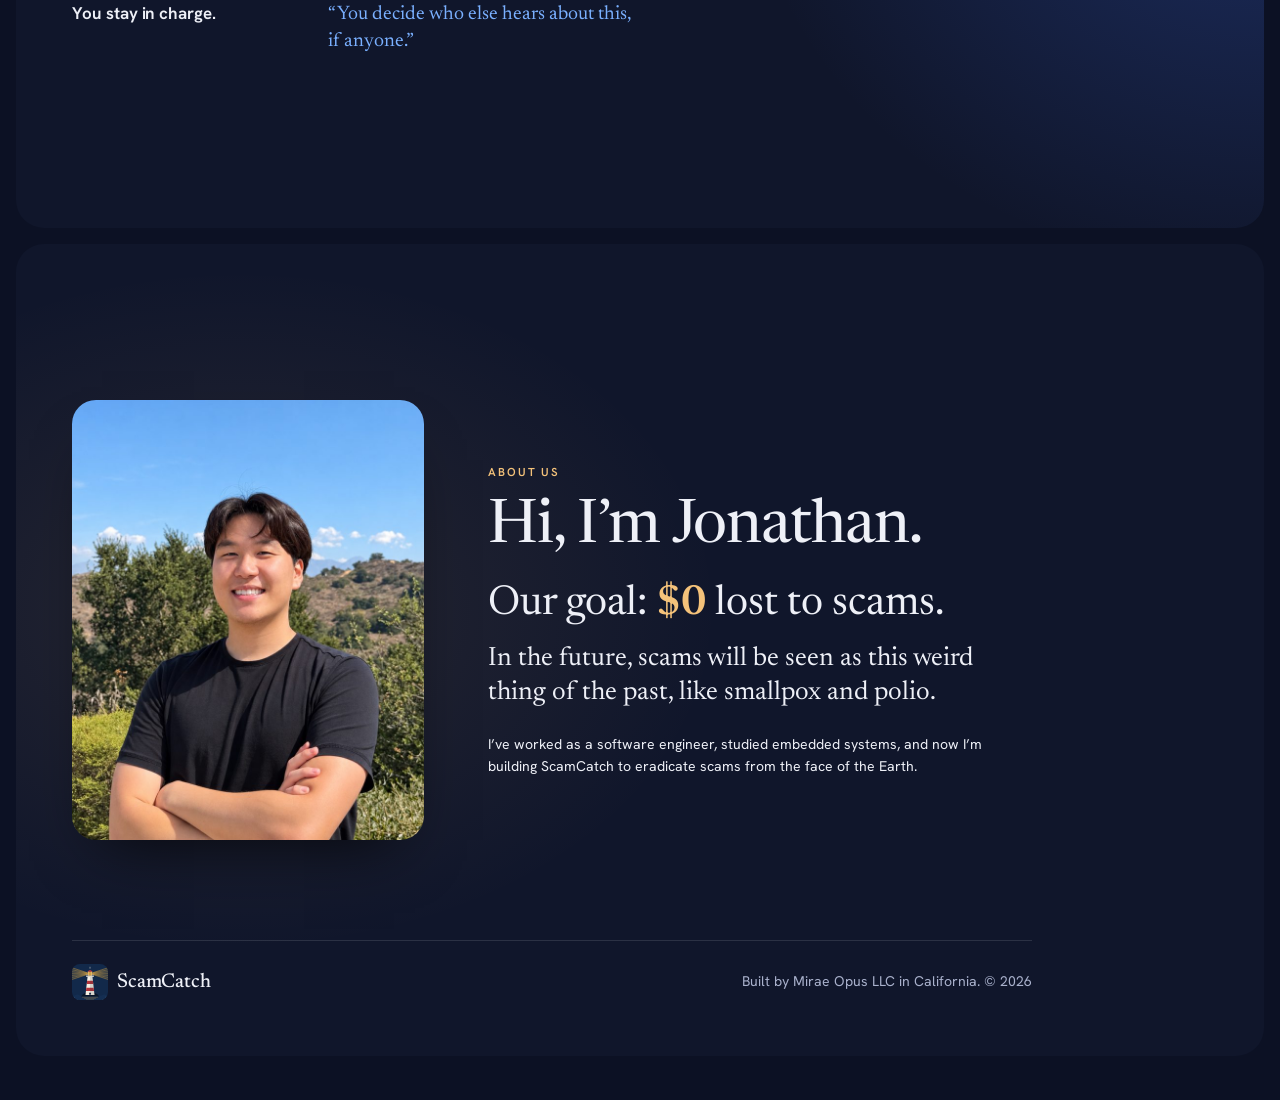
==== commit 26a2f5ce: "Center the Why a voice emblem under the vision timeline, speed up romance, drop Where it stands - Th" ====
--- a/website/scamcatch/public/index.html
+++ b/website/scamcatch/public/index.html
@@ -23,7 +23,6 @@
       <li><a href="#vision"><span class="label">The vision</span><span class="dot" aria-hidden="true"></span></a></li>
       <li><a href="#why"><span class="label">Why a voice</span><span class="dot" aria-hidden="true"></span></a></li>
       <li><a href="#voice"><span class="label">The voice</span><span class="dot" aria-hidden="true"></span></a></li>
-      <li><a href="#status"><span class="label">Where it stands</span><span class="dot" aria-hidden="true"></span></a></li>
       <li><a href="#about"><span class="label">About us</span><span class="dot" aria-hidden="true"></span></a></li>
     </ol>
   </nav>
@@ -331,28 +330,7 @@
       </div>
     </section>
 
-    <!-- Stage 5: where it stands -->
-    <section class="stage" id="status" aria-labelledby="status-title">
-      <div class="card card-status">
-        <div class="stage-head">
-          <h2 id="status-title">Working on Android today. Headed for the moment money moves.</h2>
-        </div>
-        <div class="status-grid">
-          <article class="status-now">
-            <p class="status-tag"><span class="pulse"></span>Now</p>
-            <h3>The Android prototype</h3>
-            <p>Reads on-screen text with your permission, flags likely scams, and starts a live voice warning. You can end the call any time.</p>
-          </article>
-          <article class="status-next">
-            <p class="status-tag">Next</p>
-            <h3>Banks and the people you trust</h3>
-            <p>Voice checks triggered by risky payments at partner banks, plus optional help from family or fraud specialists, with clear choices about what gets shared.</p>
-          </article>
-        </div>
-      </div>
-    </section>
-
-    <!-- Stage 6: about us -->
+    <!-- Stage 5: about us -->
     <section class="stage" id="about" aria-labelledby="about-title">
       <div class="card card-about">
         <div class="about">
--- a/website/scamcatch/public/styles.css
+++ b/website/scamcatch/public/styles.css
@@ -24,6 +24,7 @@
   --gap:16px;
   --index-room:11rem;  /* space kept clear inside each card for the floating section index */
   --pad:clamp(2rem,4.4vw,4.75rem);
+  --head-gap:clamp(2rem,5vw,6rem);  /* gap in the vision's headline row and the Why a voice title row */
   --card-h:calc(100svh - var(--peek)*2);
   --ph:clamp(430px,calc(var(--card-h) - 96px),760px);
   --pw:calc(var(--ph)*.4615);
@@ -356,26 +357,22 @@
 .card-demo.is-calling[data-turn="you"] .orb-core{animation:none;transform:scale(calc(1 + var(--mic, 0) * .18));transition:transform .1s linear}
 .card-demo.is-calling[data-turn="you"] .orb::before,.card-demo.is-calling[data-turn="you"] .orb::after{border-color:rgba(122,176,255,.75);animation-duration:1.6s}
 
-.pulse{position:relative;width:8px;height:8px;border-radius:50%;background:var(--catch);flex-shrink:0}
-.pulse::after{content:"";position:absolute;inset:-4px;border-radius:50%;border:1.5px solid var(--catch);animation:ripple 2s ease-out infinite}
-
-
 /* ---------- Shared stage typography ---------- */
 .card:not(.card-demo){padding:var(--pad) calc(var(--pad) + var(--index-room)) var(--pad) var(--pad)}
 h2{font-family:var(--display);font-weight:420;font-size:clamp(2rem,1.1rem + 2.4vw,3.6rem);line-height:1.06;letter-spacing:-.018em;font-variation-settings:"opsz" 60;text-wrap:balance}
 h3{font-size:1.06rem;font-weight:650;line-height:1.3;letter-spacing:-.005em}
-.stage-head{display:grid;grid-template-columns:minmax(0,1.3fr) minmax(0,1fr);gap:clamp(2rem,5vw,6rem);align-items:end}
+.stage-head{display:grid;grid-template-columns:minmax(0,1.3fr) minmax(0,1fr);gap:var(--head-gap);align-items:end}
 .stage-head h2{max-width:17ch}
 .stage-head p{color:var(--mist);max-width:30rem;font-size:1.04rem}
 
 /* Stage 2: the vision (the map) */
 .card-vision{display:flex;flex-direction:column;gap:clamp(1rem,3svh,2rem);background:radial-gradient(60% 55% at 55% 62%,rgba(61,109,240,.17),transparent 70%),radial-gradient(45% 45% at 0% 0%,rgba(244,194,122,.08),transparent 70%),var(--night)}
 .eyebrow{margin-bottom:1rem;font-size:.72rem;font-weight:600;letter-spacing:.16em;text-transform:uppercase;color:var(--lamp)}
-.vision-head{grid-template-columns:minmax(0,1fr) minmax(0,1.25fr)}
+.vision-head,.why-top{grid-template-columns:minmax(0,1fr) minmax(0,1.25fr)}
 .vision-head h2{max-width:18ch}
 .vision-map{position:relative;flex:1;min-height:12rem}
 /* the map's area spans the room kept for the section index too, so the map is centered on the screen, not the card's text column */
-@media (min-width:761px) and (min-height:561px){.card-vision .vision-map,.card-vision .vision-head{margin-right:calc(-1 * var(--index-room))}}
+@media (min-width:761px) and (min-height:561px){.card-vision .vision-map,.card-vision .vision-head,.why-top{margin-right:calc(-1 * var(--index-room))}}
 .us-map{position:absolute;top:1%;bottom:5%;left:6%;width:88%;height:94%;overflow:visible}
 .us-land{fill:rgba(26,33,66,.9);stroke:rgba(122,176,255,.38);stroke-width:1.2;stroke-linejoin:round;vector-effect:non-scaling-stroke}
 .vision-frame{position:absolute;inset:0}
@@ -457,13 +454,18 @@
 #why{--alert:#ff2e4c;--alert-deep:#ff7a1f}
 .card-why{display:flex;flex-direction:column;justify-content:flex-start;gap:clamp(1.5rem,4svh,2.5rem);background:radial-gradient(45% 60% at 22% 70%,rgba(255,46,76,.08),transparent 70%),radial-gradient(45% 60% at 80% 70%,rgba(61,109,240,.2),transparent 70%),var(--night)}
 .card-why.card{padding-top:clamp(1.5rem,5svh,4rem);padding-bottom:clamp(1.5rem,5svh,4rem)}
-/* from the top: the title in the top-left corner with the emblem at the right of its row, the line right under the title, the zones, then the paragraph in white across most of the width */
-.why-top{display:grid;grid-template-columns:auto minmax(12rem,1fr);grid-template-areas:"title emblem" "line line";align-items:center;column-gap:clamp(2rem,4vw,4rem);row-gap:clamp(.6rem,1.6svh,1rem)}
-.why-title{grid-area:title}
+/* from the top: the title in the top-left corner, the emblem on its row, the line right under the title, the zones, then the paragraph in white across most of the width.
+   The row has the vision's headline-row columns, gap and reach into the index room, and the emblem fills the box the vision's timeline fills
+   (column 2, up to 52rem) and centers in it, so it sits where the timeline sits on the page before */
+.why-top{--title-size:clamp(2rem,1.1rem + 2.4vw,3.6rem);container-type:inline-size;display:grid;grid-template-areas:"title title" "line line";align-items:center;column-gap:var(--head-gap);row-gap:clamp(.6rem,1.6svh,1rem)}
+.why-title{grid-area:title;font-size:var(--title-size)}
 .why-line{grid-area:line}
 /* the emblem: a fast red line into the lighthouse, a slow blue wave out of it */
-.why-emblem{grid-area:emblem;justify-self:end;display:flex;align-items:center;gap:.8rem;width:100%;max-width:30rem;height:56px}
-.emblem-line{flex:1;min-width:0;height:100%;transition:opacity .4s ease;-webkit-mask-image:linear-gradient(90deg,transparent,#000 22%,#000 78%,transparent);mask-image:linear-gradient(90deg,transparent,#000 22%,#000 78%,transparent)}
+.why-emblem{grid-area:1/2;justify-self:start;display:flex;align-items:center;justify-content:center;gap:.8rem;width:min(100%,52rem);height:56px;
+  /* room for each half: from 2rem past the end of the title (about 12.7 times its font size) to the timeline's center */
+  --room:calc((100cqw - var(--head-gap)) / 2.25 + var(--head-gap) + min((100cqw - var(--head-gap)) * 5 / 9, 52rem) / 2 - 12.7 * var(--title-size) - 2rem)}
+/* on narrower screens the lines shorten, never the center, so the emblem stays clear of the title */
+.emblem-line{flex:0 1 clamp(3rem,var(--room) - 26px - .8rem,13rem);min-width:0;height:100%;transition:opacity .4s ease;-webkit-mask-image:linear-gradient(90deg,transparent,#000 22%,#000 78%,transparent);mask-image:linear-gradient(90deg,transparent,#000 22%,#000 78%,transparent)}
 .emblem-fast{--tile:80px;background:url("data:image/svg+xml,%3Csvg xmlns='http://www.w3.org/2000/svg' viewBox='0 0 80 56'%3E%3Cpath d='M0 28h9l3-14 4 28 3-20 3 12 2-6h8l3-22 4 44 3-30 3 16 2-8h8l2-8 3 16 2-8H80' fill='none' stroke='%23ff2e4c' stroke-width='2' stroke-linecap='round' stroke-linejoin='round'/%3E%3C/svg%3E") repeat-x 0 50%/80px 56px;filter:drop-shadow(0 0 4px rgba(255,46,76,.6));animation:tempo-zig .5s linear infinite}
 .emblem-slow{--tile:160px;background:url("data:image/svg+xml,%3Csvg xmlns='http://www.w3.org/2000/svg' viewBox='0 0 160 56'%3E%3Cpath d='M0 28C27 12 53 12 80 28S133 44 160 28' fill='none' stroke='%237ab0ff' stroke-width='2' stroke-linecap='round'/%3E%3C/svg%3E") repeat-x 0 50%/160px 56px;filter:drop-shadow(0 0 5px rgba(122,176,255,.5));animation:tempo-wave 5s linear infinite}
 .why-emblem img{display:block;width:52px;height:52px;border-radius:13px;box-shadow:0 12px 26px -12px rgba(0,0,0,.8)}
@@ -557,20 +559,7 @@
 .big-orb span:nth-child(2){inset:14%;border-color:rgba(122,176,255,.32)}
 .big-orb span:nth-child(3){inset:30%;border:0;background:radial-gradient(circle at 34% 28%,#e3edff 0%,#9cc3ff 22%,#5a8cff 52%,#2342b8 100%);box-shadow:0 0 90px rgba(122,176,255,.55)}
 
-/* Stage 5: where it stands */
-.card-status{display:flex;flex-direction:column;justify-content:center;gap:clamp(2rem,6svh,4rem);background:linear-gradient(160deg,#161d3e,var(--night) 60%)}
-.card-status .stage-head{grid-template-columns:1fr}
-.card-status .stage-head h2{max-width:20ch}
-.status-grid{display:grid;grid-template-columns:repeat(2,minmax(0,1fr));gap:clamp(1rem,2.5vw,2rem)}
-.status-grid article{padding:clamp(1.5rem,3vw,2.4rem);border-radius:24px}
-.status-now{background:rgba(122,176,255,.09);border:1px solid rgba(122,176,255,.35)}
-.status-next{border:1.5px dashed rgba(238,240,247,.22)}
-.status-tag{display:inline-flex;align-items:center;gap:.55rem;font-size:.85rem;font-weight:600;color:var(--mist);margin-bottom:1.3rem}
-.status-now .status-tag{color:var(--catch)}
-.status-grid h3{font-family:var(--display);font-weight:450;font-size:clamp(1.4rem,1rem + 1vw,1.9rem);letter-spacing:-.01em;margin-bottom:.7rem}
-.status-grid p:last-child{color:var(--mist);max-width:28rem}
-
-/* Stage 6: about us */
+/* Stage 5: about us */
 .card-about{display:flex;flex-direction:column;justify-content:space-between;background:radial-gradient(55% 60% at 18% 45%,rgba(244,194,122,.1),transparent 70%),var(--night)}
 .about{margin:auto 0;display:grid;grid-template-columns:minmax(0,clamp(13rem,40svh,22rem)) minmax(0,38rem);gap:clamp(2rem,5vw,5rem);align-items:center}
 .about-photo{display:block;width:100%;height:auto;aspect-ratio:4/5;object-fit:cover;border-radius:24px;box-shadow:0 30px 60px -30px rgba(0,0,0,.8)}
@@ -599,7 +588,7 @@
   .tempo{row-gap:.6rem}
   .tempo-zone{padding:.95rem 1.05rem 1.05rem}
   .tempo-head{gap:.1rem;font-size:.8rem}
-  .why-title{font-size:clamp(1.8rem,1rem + 1.8vw,2.6rem)}
+  .why-top{--title-size:clamp(1.8rem,1rem + 1.8vw,2.6rem)}
   .why-line{font-size:clamp(1.15rem,.85rem + .6vw,1.5rem)}
   .tempo-head b{font-size:clamp(1.25rem,.35rem + 1.45vw,1.85rem)}
   .tempo-tags span{font-size:.68rem}
@@ -622,7 +611,9 @@
 /* narrow two-column screens: the Why a voice zones stack, each keeping its three steps in a row; the emblem moves beside the two lines */
 @media (min-width:761px) and (max-width:999px){
   #why{height:auto;min-height:var(--card-h)}
-  .why-top{grid-template-columns:auto minmax(0,1fr);grid-template-areas:"title title" "line emblem"}
+  .why-top{grid-template-columns:auto minmax(0,1fr);grid-template-areas:"title title" "line emblem";margin-right:0}
+  .why-emblem{grid-area:emblem;justify-content:flex-end}
+  .emblem-line{flex:0 1 13rem}
   .tempo{grid-template-columns:1fr;grid-template-rows:none;row-gap:0}
   .tempo-zone{grid-row:auto;grid-template-rows:none;row-gap:.85rem}
   .timeline.timeline-tempo{grid-row:auto;grid-template-rows:none}
@@ -663,7 +654,7 @@
   .scam-icon{width:2.5rem;height:2.5rem}
   .stagefloor{height:auto;flex:1;padding-top:1.2rem}
 
-  .card-status,.card-vision{justify-content:flex-start}
+  .card-vision{justify-content:flex-start}
   .vision-map{flex:none;display:grid;gap:.9rem;min-height:0;margin:0 -.4rem}
   .vision-frame{position:relative;inset:auto;aspect-ratio:1.45}
   .us-map{top:4%;bottom:8%;left:3%;width:94%;height:88%}
@@ -673,8 +664,9 @@
   .timeline li:nth-child(2) .timeline-mark::after{display:none}
   .card-why{justify-content:flex-start;gap:1.6rem}
   .why-top{grid-template-columns:1fr;grid-template-areas:"title" "line" "emblem"}
-  .why-emblem{justify-self:stretch;max-width:none;height:48px;margin-top:.3rem}
+  .why-emblem{grid-area:emblem;justify-self:stretch;height:48px;margin-top:.3rem}
   .why-emblem img{width:44px;height:44px}
+  .emblem-line{flex:0 1 13rem}
   .tempo{grid-template-columns:1fr;grid-template-rows:none;row-gap:0}
   .tempo-zone{grid-row:auto;grid-template-rows:none;row-gap:1rem;padding:1rem 1rem 1.1rem}
   .tempo-head b{font-size:1.5rem}
@@ -692,7 +684,6 @@
   .tempo-slow .timeline-tempo li:not(:last-child)::after{background:url("data:image/svg+xml,%3Csvg xmlns='http://www.w3.org/2000/svg' viewBox='0 0 22 72'%3E%3Cpath d='M11 0C3 12 3 24 11 36S19 60 11 72' fill='none' stroke='%237ab0ff' stroke-width='2' stroke-linecap='round'/%3E%3C/svg%3E") repeat-y 50% 0/22px 72px;filter:drop-shadow(0 0 4px rgba(122,176,255,.5));animation:tempo-wave-y 2.8s linear infinite}
   .card-voice{grid-template-columns:1fr;align-content:center;gap:2rem}
   .big-orb{display:none}
-  .status-grid{grid-template-columns:1fr}
   .about{grid-template-columns:1fr;gap:1.5rem;padding-block:2rem}
   .about-photo{width:min(15rem,70%)}
 }
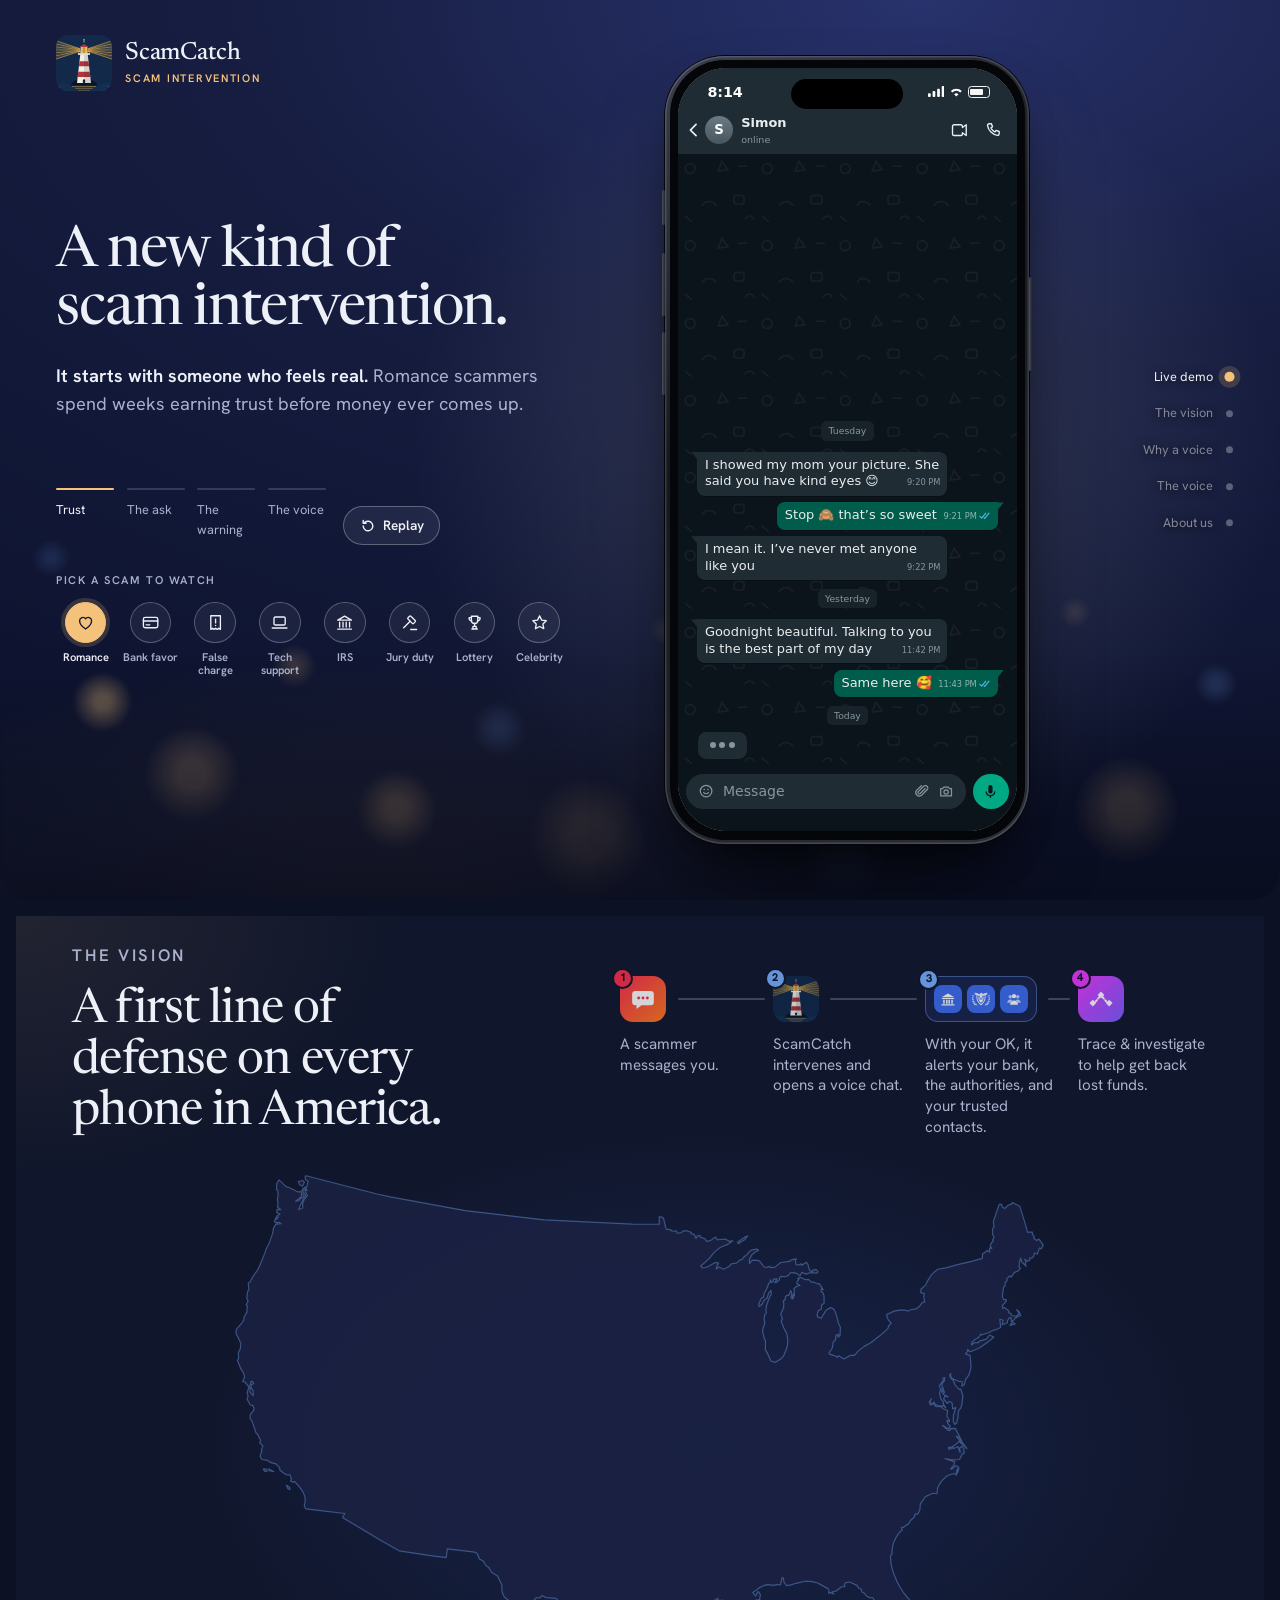
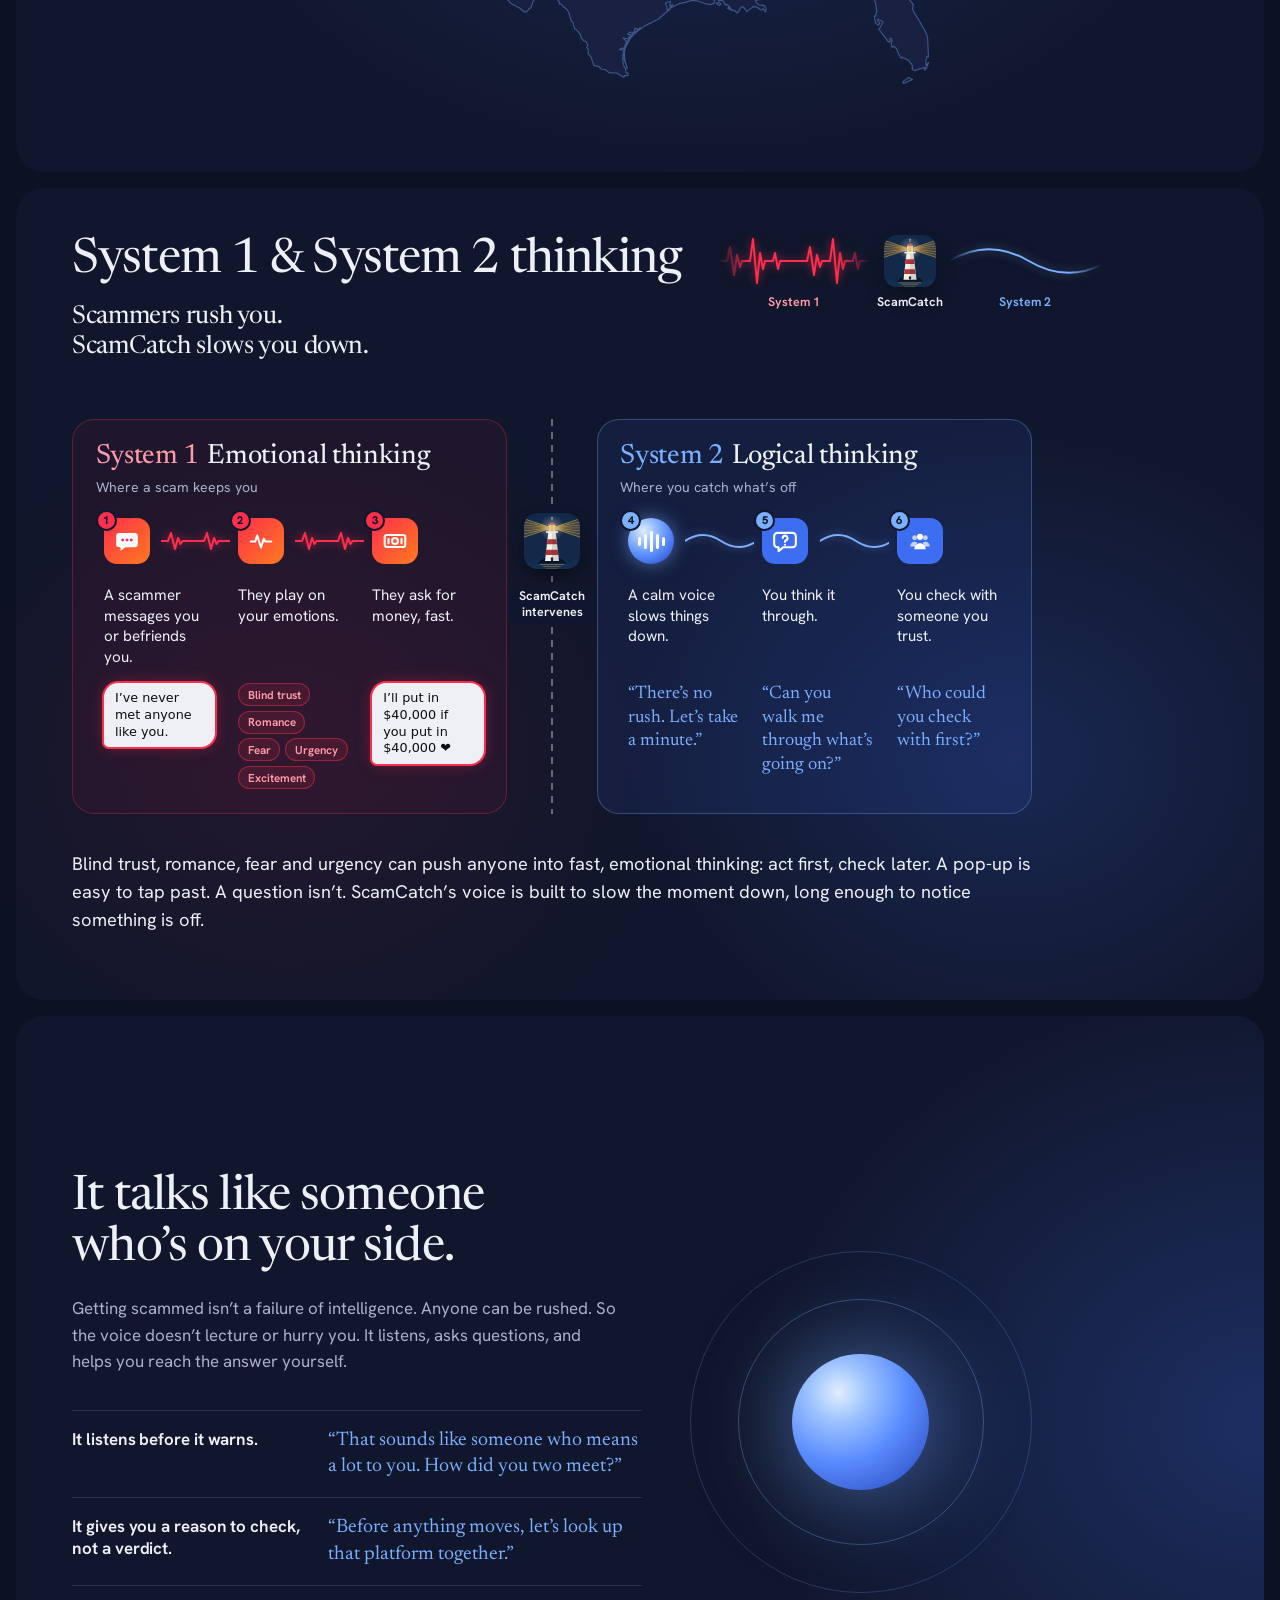
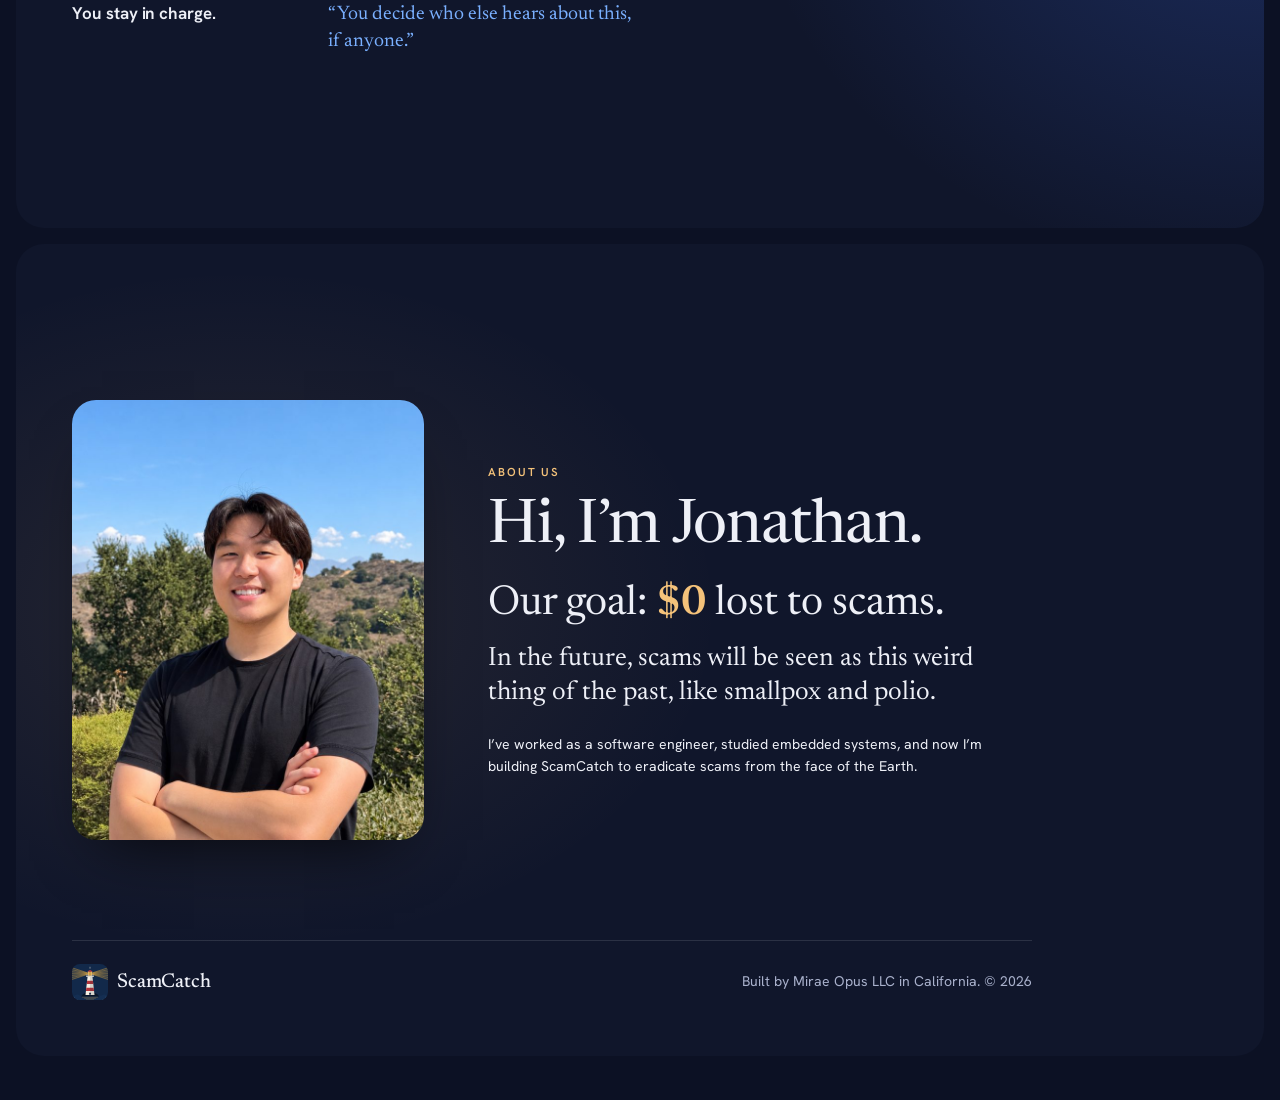
==== commit 3ad6a109: "Why a voice: label the emblem, "can push" in the paragraph - Small labels under the emblem's parts: " ====
--- a/website/scamcatch/public/index.html
+++ b/website/scamcatch/public/index.html
@@ -253,9 +253,9 @@
           <h2 id="why-title" class="why-title">System 1 &amp; System 2 thinking</h2>
           <p class="why-line"><span>Scammers rush you.</span> <span>ScamCatch slows you down.</span></p>
           <div class="why-emblem" aria-hidden="true">
-            <span class="emblem-line emblem-fast"></span>
-            <span class="beacon"><img src="logo.svg" alt="" width="52" height="52"></span>
-            <span class="emblem-line emblem-slow"></span>
+            <span class="emblem-part emblem-fast"><span class="emblem-line"></span><small>System 1</small></span>
+            <span class="emblem-part emblem-catch"><span class="beacon"><img src="logo.svg" alt="" width="52" height="52"></span><small>ScamCatch</small></span>
+            <span class="emblem-part emblem-slow"><span class="emblem-line"></span><small>System 2</small></span>
           </div>
         </div>
 
@@ -309,7 +309,7 @@
         </div>
 
 
-        <p class="why-lede">Blind trust, romance, fear and urgency push anyone into fast, emotional thinking: act first, check later. A pop-up is easy to tap past. A question isn’t. ScamCatch’s voice is built to slow the moment down, long enough to notice something is off.</p>
+        <p class="why-lede">Blind trust, romance, fear and urgency can push anyone into fast, emotional thinking: act first, check later. A pop-up is easy to tap past. A question isn’t. ScamCatch’s voice is built to slow the moment down, long enough to notice something is off.</p>
       </div>
     </section>
 
--- a/website/scamcatch/public/styles.css
+++ b/website/scamcatch/public/styles.css
@@ -460,15 +460,19 @@
 .why-top{--title-size:clamp(2rem,1.1rem + 2.4vw,3.6rem);container-type:inline-size;display:grid;grid-template-areas:"title title" "line line";align-items:center;column-gap:var(--head-gap);row-gap:clamp(.6rem,1.6svh,1rem)}
 .why-title{grid-area:title;font-size:var(--title-size)}
 .why-line{grid-area:line}
-/* the emblem: a fast red line into the lighthouse, a slow blue wave out of it */
+/* the emblem: a fast red line into the lighthouse, a slow blue wave out of it, each part with a small label under it */
 .why-emblem{grid-area:1/2;justify-self:start;display:flex;align-items:center;justify-content:center;gap:.8rem;width:min(100%,52rem);height:56px;
   /* room for each half: from 2rem past the end of the title (about 12.7 times its font size) to the timeline's center */
   --room:calc((100cqw - var(--head-gap)) / 2.25 + var(--head-gap) + min((100cqw - var(--head-gap)) * 5 / 9, 52rem) / 2 - 12.7 * var(--title-size) - 2rem)}
+.emblem-part{position:relative;display:grid;place-items:center;height:100%;transition:opacity .4s ease}
 /* on narrower screens the lines shorten, never the center, so the emblem stays clear of the title */
-.emblem-line{flex:0 1 clamp(3rem,var(--room) - 26px - .8rem,13rem);min-width:0;height:100%;transition:opacity .4s ease;-webkit-mask-image:linear-gradient(90deg,transparent,#000 22%,#000 78%,transparent);mask-image:linear-gradient(90deg,transparent,#000 22%,#000 78%,transparent)}
-.emblem-fast{--tile:80px;background:url("data:image/svg+xml,%3Csvg xmlns='http://www.w3.org/2000/svg' viewBox='0 0 80 56'%3E%3Cpath d='M0 28h9l3-14 4 28 3-20 3 12 2-6h8l3-22 4 44 3-30 3 16 2-8h8l2-8 3 16 2-8H80' fill='none' stroke='%23ff2e4c' stroke-width='2' stroke-linecap='round' stroke-linejoin='round'/%3E%3C/svg%3E") repeat-x 0 50%/80px 56px;filter:drop-shadow(0 0 4px rgba(255,46,76,.6));animation:tempo-zig .5s linear infinite}
-.emblem-slow{--tile:160px;background:url("data:image/svg+xml,%3Csvg xmlns='http://www.w3.org/2000/svg' viewBox='0 0 160 56'%3E%3Cpath d='M0 28C27 12 53 12 80 28S133 44 160 28' fill='none' stroke='%237ab0ff' stroke-width='2' stroke-linecap='round'/%3E%3C/svg%3E") repeat-x 0 50%/160px 56px;filter:drop-shadow(0 0 5px rgba(122,176,255,.5));animation:tempo-wave 5s linear infinite}
+.emblem-fast,.emblem-slow{flex:0 1 clamp(3rem,var(--room) - 26px - .8rem,13rem);min-width:0}
+.emblem-line{width:100%;height:100%;-webkit-mask-image:linear-gradient(90deg,transparent,#000 22%,#000 78%,transparent);mask-image:linear-gradient(90deg,transparent,#000 22%,#000 78%,transparent)}
+.emblem-fast .emblem-line{--tile:80px;background:url("data:image/svg+xml,%3Csvg xmlns='http://www.w3.org/2000/svg' viewBox='0 0 80 56'%3E%3Cpath d='M0 28h9l3-14 4 28 3-20 3 12 2-6h8l3-22 4 44 3-30 3 16 2-8h8l2-8 3 16 2-8H80' fill='none' stroke='%23ff2e4c' stroke-width='2' stroke-linecap='round' stroke-linejoin='round'/%3E%3C/svg%3E") repeat-x 0 50%/80px 56px;filter:drop-shadow(0 0 4px rgba(255,46,76,.6));animation:tempo-zig .5s linear infinite}
+.emblem-slow .emblem-line{--tile:160px;background:url("data:image/svg+xml,%3Csvg xmlns='http://www.w3.org/2000/svg' viewBox='0 0 160 56'%3E%3Cpath d='M0 28C27 12 53 12 80 28S133 44 160 28' fill='none' stroke='%237ab0ff' stroke-width='2' stroke-linecap='round'/%3E%3C/svg%3E") repeat-x 0 50%/160px 56px;filter:drop-shadow(0 0 5px rgba(122,176,255,.5));animation:tempo-wave 5s linear infinite}
 .why-emblem img{display:block;width:52px;height:52px;border-radius:13px;box-shadow:0 12px 26px -12px rgba(0,0,0,.8)}
+/* the labels hang under their part without taking room in the row: System 1 and System 2 in their zone colors */
+.emblem-part small{position:absolute;top:calc(100% + .35rem);left:50%;transform:translateX(-50%);font-size:.78rem;font-weight:650;line-height:1.25;white-space:nowrap;color:var(--paper)}
 /* lighthouse beacon, at the intervention: the lamp's beam (the logo's lamp sits 26.67% down) swings from the left, toward you,
    to the right, the way a turning light looks from the side; the lamp flares as the beam faces you */
 .beacon{position:relative;display:grid;place-items:center;isolation:isolate}
@@ -490,8 +494,8 @@
 /* zone titles: "System 1" or "System 2" in the zone color, then the kind of thinking; they break between the two when narrow */
 .tempo-head b{display:flex;align-items:baseline;flex-wrap:wrap;column-gap:.3em;font-family:var(--display);font-size:clamp(1.4rem,.45rem + 1.6vw,2.25rem);font-weight:450;line-height:1.08;letter-spacing:-.012em;color:var(--paper)}
 .tempo-sys,.tempo-mode{white-space:nowrap}
-.tempo-fast .tempo-sys{color:#ff9aa8}
-.tempo-slow .tempo-sys{color:var(--catch)}
+.tempo-fast .tempo-sys,.emblem-fast small{color:#ff9aa8}
+.tempo-slow .tempo-sys,.emblem-slow small{color:var(--catch)}
 .timeline.timeline-tempo{grid-row:2/-1;grid-template-rows:subgrid;row-gap:normal;grid-template-columns:repeat(3,minmax(0,1fr));max-width:none;padding:0 0 0 8px}
 .timeline-tempo li{grid-row:1/-1;grid-template-rows:subgrid;row-gap:normal;--c:var(--catch)}
 .tempo-fast li{--c:var(--alert)}
@@ -536,16 +540,17 @@
 #why .timeline-tempo li.is-lit .timeline-mark::after,#why .timeline-tempo li.is-lit::after{opacity:1;animation-play-state:running}
 .timeline-tempo li.is-lit .tempo-voice i{animation:talk 1.1s ease-in-out infinite}
 .timeline-tempo li.is-lit .tempo-voice i:nth-child(even){animation-duration:.85s}
-.tempo-divide .beacon,.why-emblem .beacon{transition:opacity .3s ease}
+.tempo-divide .beacon{transition:opacity .3s ease}
 .tempo-divide p{transition:color .3s ease}
-:where(.card-why[data-active]) :is(.tempo-divide,.why-emblem) .beacon{opacity:.6}
+:where(.card-why[data-active]) .tempo-divide .beacon,:where(.card-why[data-active]) .emblem-catch{opacity:.6}
 :where(.card-why[data-active]) .tempo-divide p{color:var(--mist)}
-:where(.card-why[data-active]) .emblem-line{opacity:.35}
-.card-why[data-active="catch"] :is(.tempo-divide,.why-emblem) .beacon{opacity:1}
+:where(.card-why[data-active]) :is(.emblem-fast,.emblem-slow){opacity:.4}
+.card-why[data-active="catch"] :is(.tempo-divide .beacon,.emblem-catch){opacity:1}
 .card-why[data-active="catch"] .tempo-divide p{color:var(--paper)}
 .card-why[data-active="catch"] .beacon::before{animation:beacon-sweep 2.6s both}
 .card-why[data-active="catch"] .beacon::after{animation:beacon-flash 2.6s ease-in-out both}
-#why .card-why:is([data-active="message"],[data-active="emotions"],[data-active="ask"]) .emblem-fast,#why .card-why:is([data-active="calm"],[data-active="think"],[data-active="check"]) .emblem-slow{opacity:1;animation-play-state:running}
+.card-why:is([data-active="message"],[data-active="emotions"],[data-active="ask"]) .emblem-fast,.card-why:is([data-active="calm"],[data-active="think"],[data-active="check"]) .emblem-slow{opacity:1}
+#why .card-why:is([data-active="message"],[data-active="emotions"],[data-active="ask"]) .emblem-fast .emblem-line,#why .card-why:is([data-active="calm"],[data-active="think"],[data-active="check"]) .emblem-slow .emblem-line{animation-play-state:running}
 
 /* Stage 4: the voice */
 .card-voice{display:grid;grid-template-columns:minmax(0,1.25fr) minmax(0,.75fr);gap:3rem;align-items:center;background:radial-gradient(60% 80% at 100% 50%,rgba(61,109,240,.28),transparent 70%),var(--night)}
@@ -612,8 +617,8 @@
 @media (min-width:761px) and (max-width:999px){
   #why{height:auto;min-height:var(--card-h)}
   .why-top{grid-template-columns:auto minmax(0,1fr);grid-template-areas:"title title" "line emblem";margin-right:0}
-  .why-emblem{grid-area:emblem;justify-content:flex-end}
-  .emblem-line{flex:0 1 13rem}
+  .why-emblem{grid-area:emblem;justify-content:flex-end;margin-bottom:1.2rem}
+  .emblem-fast,.emblem-slow{flex:0 1 13rem}
   .tempo{grid-template-columns:1fr;grid-template-rows:none;row-gap:0}
   .tempo-zone{grid-row:auto;grid-template-rows:none;row-gap:.85rem}
   .timeline.timeline-tempo{grid-row:auto;grid-template-rows:none}
@@ -664,9 +669,9 @@
   .timeline li:nth-child(2) .timeline-mark::after{display:none}
   .card-why{justify-content:flex-start;gap:1.6rem}
   .why-top{grid-template-columns:1fr;grid-template-areas:"title" "line" "emblem"}
-  .why-emblem{grid-area:emblem;justify-self:stretch;height:48px;margin-top:.3rem}
+  .why-emblem{grid-area:emblem;justify-self:stretch;height:48px;margin:.3rem 0 1.2rem}
   .why-emblem img{width:44px;height:44px}
-  .emblem-line{flex:0 1 13rem}
+  .emblem-fast,.emblem-slow{flex:0 1 13rem}
   .tempo{grid-template-columns:1fr;grid-template-rows:none;row-gap:0}
   .tempo-zone{grid-row:auto;grid-template-rows:none;row-gap:1rem;padding:1rem 1rem 1.1rem}
   .tempo-head b{font-size:1.5rem}
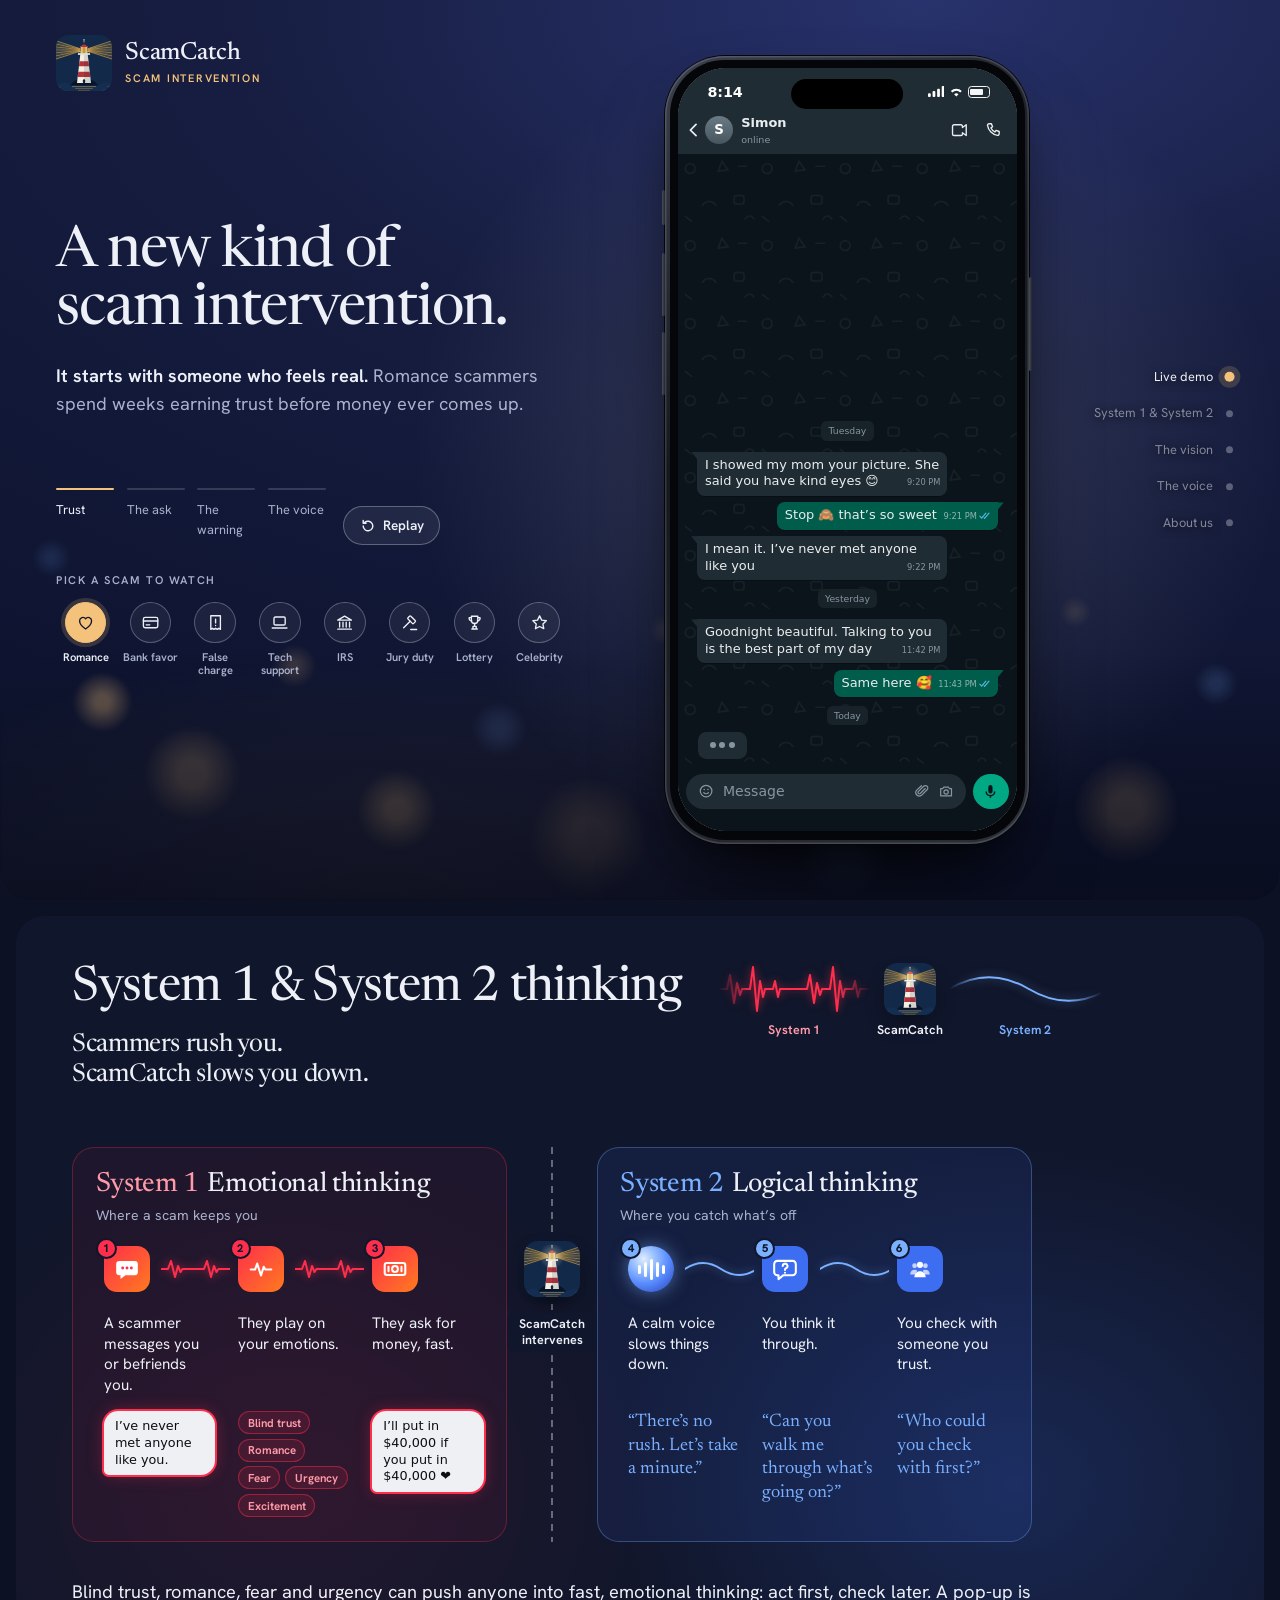
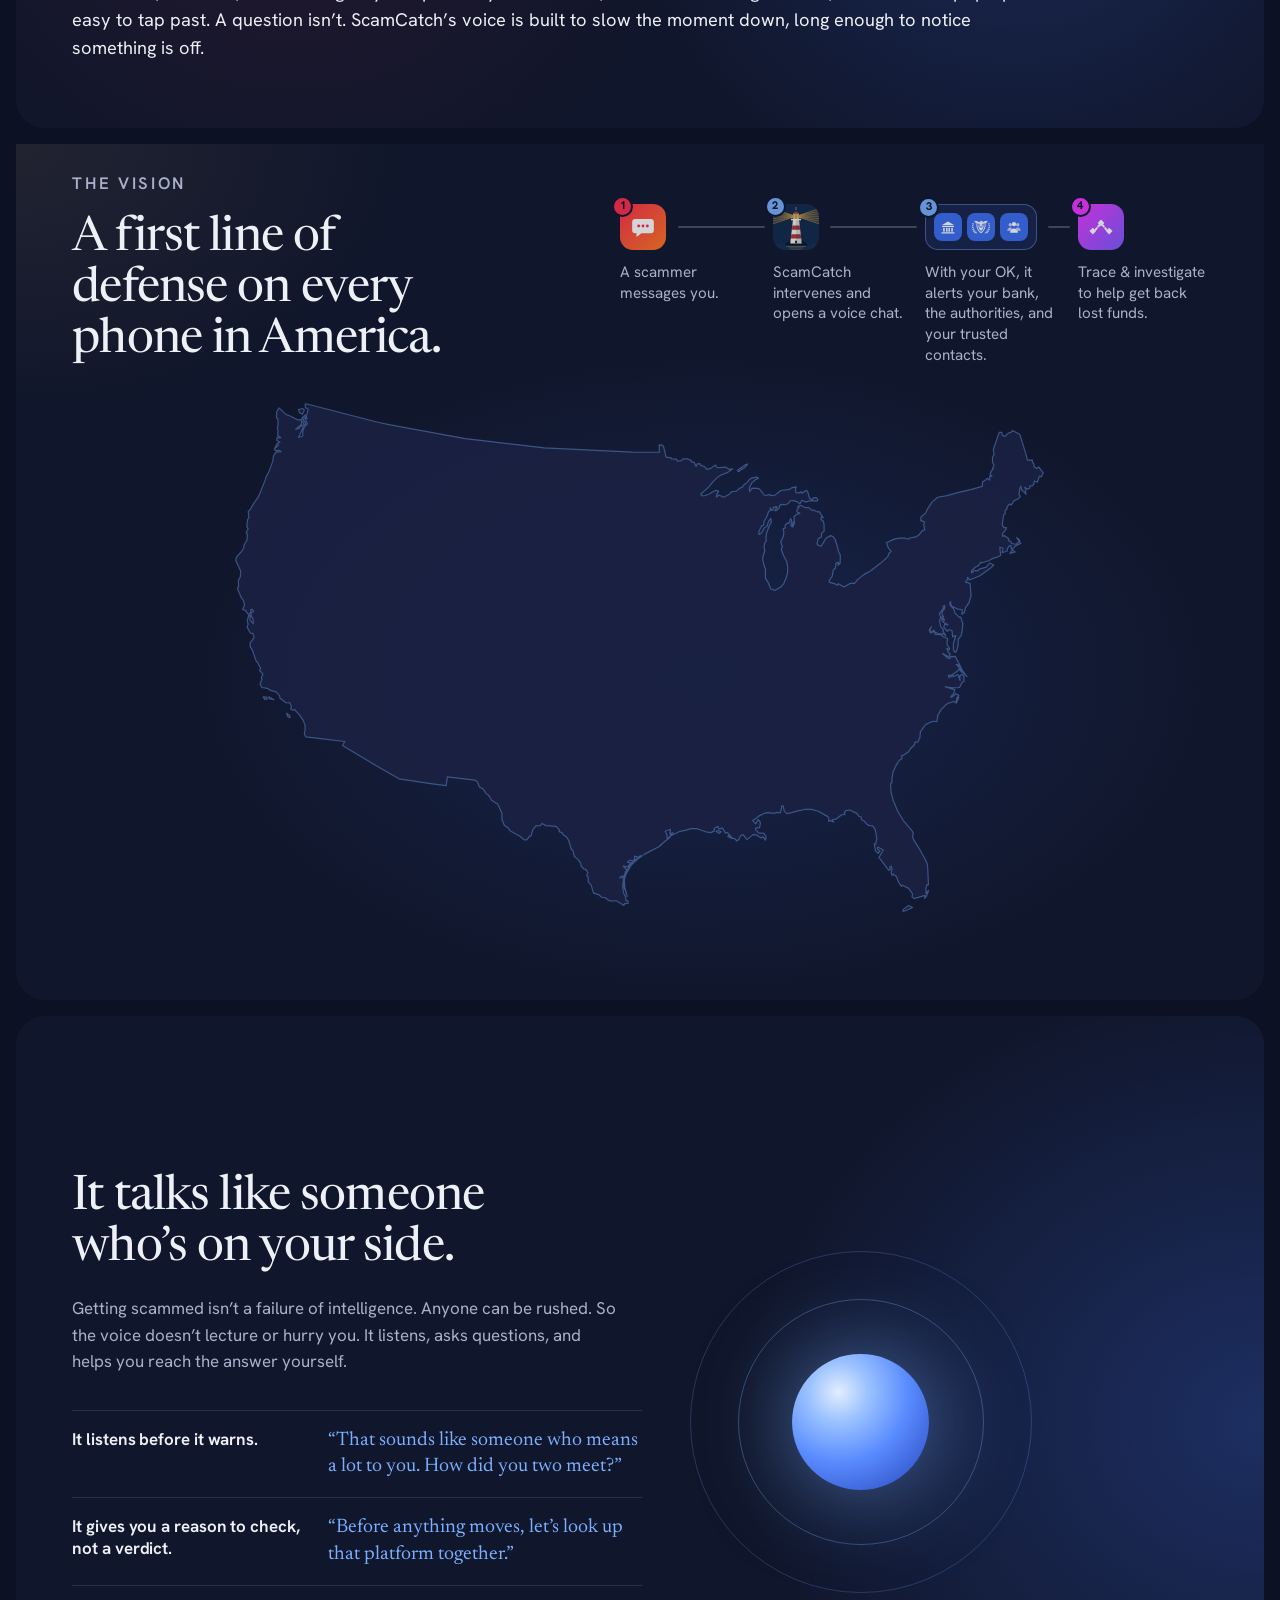
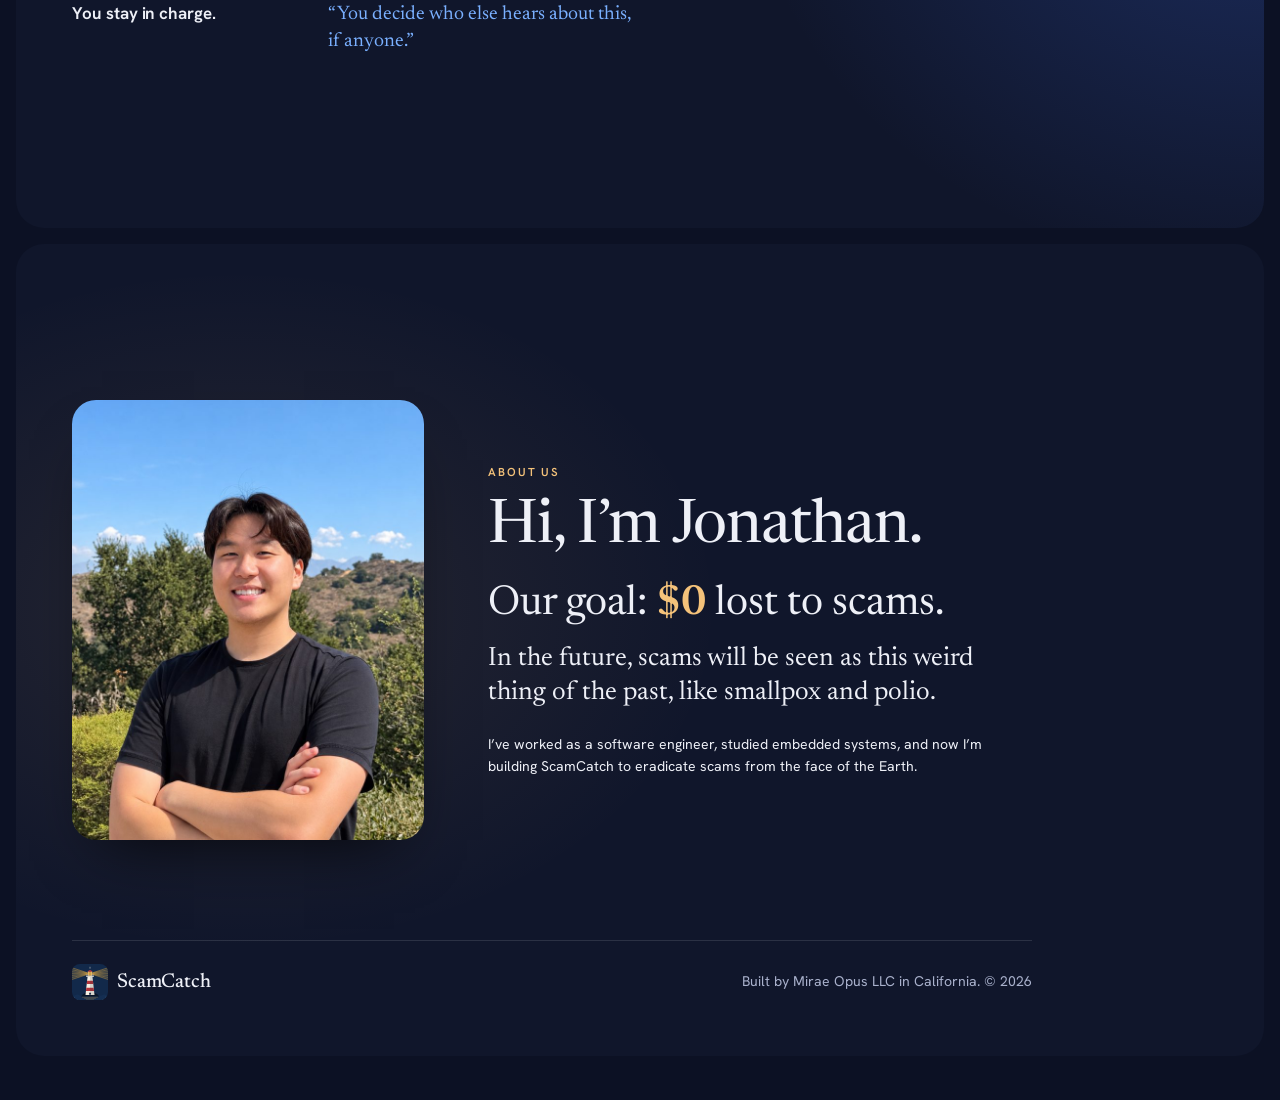
==== commit 0ee7a4df: "Put System 1 & System 2 second, ahead of the vision, and rename it - The page order is now Live demo" ====
--- a/website/scamcatch/public/index.html
+++ b/website/scamcatch/public/index.html
@@ -15,13 +15,13 @@
   <link rel="stylesheet" href="styles.css">
 </head>
 <body>
-  <a class="skip-link" href="#vision">Skip the demo</a>
+  <a class="skip-link" href="#why">Skip the demo</a>
 
   <nav class="index" aria-label="Page sections">
     <ol>
       <li><a href="#demo" aria-current="true"><span class="label">Live demo</span><span class="dot" aria-hidden="true"></span></a></li>
+      <li><a href="#why"><span class="label">System 1 &amp; System 2</span><span class="dot" aria-hidden="true"></span></a></li>
       <li><a href="#vision"><span class="label">The vision</span><span class="dot" aria-hidden="true"></span></a></li>
-      <li><a href="#why"><span class="label">Why a voice</span><span class="dot" aria-hidden="true"></span></a></li>
       <li><a href="#voice"><span class="label">The voice</span><span class="dot" aria-hidden="true"></span></a></li>
       <li><a href="#about"><span class="label">About us</span><span class="dot" aria-hidden="true"></span></a></li>
     </ol>
@@ -189,7 +189,74 @@
       </div>
     </section>
 
-    <!-- Stage 2: the vision -->
+    <!-- Stage 2: System 1 & System 2. A scam keeps you in emotional thinking (System 1); at the line ScamCatch intervenes and the voice brings in logical thinking (System 2). -->
+    <section class="stage" id="why" aria-labelledby="why-title">
+      <div class="card card-why">
+        <div class="why-top">
+          <h2 id="why-title" class="why-title">System 1 &amp; System 2 thinking</h2>
+          <p class="why-line"><span>Scammers rush you.</span> <span>ScamCatch slows you down.</span></p>
+          <div class="why-emblem" aria-hidden="true">
+            <span class="emblem-part emblem-fast"><span class="emblem-line"></span><small>System 1</small></span>
+            <span class="emblem-part emblem-catch"><span class="beacon"><img src="logo.svg" alt="" width="52" height="52"></span><small>ScamCatch</small></span>
+            <span class="emblem-part emblem-slow"><span class="emblem-line"></span><small>System 2</small></span>
+          </div>
+        </div>
+
+        <div class="tempo">
+          <div class="tempo-zone tempo-fast">
+            <p class="tempo-head"><b><span class="tempo-sys">System 1</span> <span class="tempo-mode">Emotional thinking</span></b>Where a scam keeps you</p>
+            <ol class="timeline timeline-tempo" aria-label="Emotional thinking, where a scam keeps you">
+              <li data-step="message">
+                <div class="timeline-mark"><span class="timeline-icon" aria-hidden="true"><svg viewBox="0 0 24 24"><path d="M5 4.5h14a3 3 0 0 1 3 3v7.2a3 3 0 0 1-3 3h-8.4L6 21.3v-3.6H5a3 3 0 0 1-3-3V7.5a3 3 0 0 1 3-3Z"/><circle cx="8" cy="11.1" r="1.35"/><circle cx="12" cy="11.1" r="1.35"/><circle cx="16" cy="11.1" r="1.35"/></svg><b class="timeline-num">1</b></span></div>
+                <p>A scammer messages you or befriends you.</p>
+                <span class="tempo-bubble">I’ve never met anyone like you.</span>
+              </li>
+              <li data-step="emotions">
+                <div class="timeline-mark"><span class="timeline-icon" aria-hidden="true"><svg class="tempo-stroke" viewBox="0 0 24 24"><path d="M2.5 12.5h4l2-5.5 3.5 11 2.5-8 1.5 2.5h5.5"/></svg><b class="timeline-num">2</b></span></div>
+                <p>They play on your emotions.</p>
+                <span class="tempo-tags"><span>Blind trust</span> <span>Romance</span> <span>Fear</span> <span>Urgency</span> <span>Excitement</span></span>
+              </li>
+              <li data-step="ask">
+                <div class="timeline-mark"><span class="timeline-icon" aria-hidden="true"><svg class="tempo-stroke" viewBox="0 0 24 24"><rect x="2.5" y="6.5" width="19" height="11" rx="2"/><circle cx="12" cy="12" r="2.7"/><path d="M6 10v4M18 10v4"/></svg><b class="timeline-num">3</b></span></div>
+                <p>They ask for money, fast.</p>
+                <span class="tempo-bubble">I’ll put in $40,000 if you put in $40,000 ❤️</span>
+              </li>
+            </ol>
+          </div>
+
+          <div class="tempo-divide" data-step="catch">
+            <span class="beacon"><img src="logo.svg" alt="" width="56" height="56"></span>
+            <p>ScamCatch intervenes</p>
+          </div>
+
+          <div class="tempo-zone tempo-slow">
+            <p class="tempo-head"><b><span class="tempo-sys">System 2</span> <span class="tempo-mode">Logical thinking</span></b>Where you catch what’s off</p>
+            <ol class="timeline timeline-tempo" start="4" aria-label="Logical thinking, where you catch what’s off">
+              <li data-step="calm">
+                <div class="timeline-mark"><span class="timeline-icon tempo-voice" aria-hidden="true"><i></i><i></i><i></i><i></i><i></i><b class="timeline-num">4</b></span></div>
+                <p>A calm voice slows things down.</p>
+                <q>There’s no rush. Let’s take a minute.</q>
+              </li>
+              <li data-step="think">
+                <div class="timeline-mark"><span class="timeline-icon" aria-hidden="true"><svg class="tempo-stroke" viewBox="0 0 24 24"><path d="M5 4.5h14a3 3 0 0 1 3 3v7.2a3 3 0 0 1-3 3h-8.4L6 21.3v-3.6H5a3 3 0 0 1-3-3V7.5a3 3 0 0 1 3-3Z"/><path d="M9.9 9.3a2.2 2.2 0 1 1 3 2c-.6.3-.9.8-.9 1.4v.2M12 15.4v.1"/></svg><b class="timeline-num">5</b></span></div>
+                <p>You think it through.</p>
+                <q>Can you walk me through what’s going on?</q>
+              </li>
+              <li data-step="check">
+                <div class="timeline-mark"><span class="timeline-icon" aria-hidden="true"><svg viewBox="0 0 24 24"><circle cx="7" cy="9" r="2.2" opacity=".7"/><circle cx="17" cy="9" r="2.2" opacity=".7"/><path d="M3 17c0-2.6 1.8-4.3 4-4.3 1 0 1.9.3 2.6.9-.9 1-1.4 2.2-1.6 3.4Zm18 0c0-2.6-1.8-4.3-4-4.3-1 0-1.9.3-2.6.9.9 1 1.4 2.2 1.6 3.4Z" opacity=".7"/><circle cx="12" cy="8.2" r="2.8"/><path d="M6.8 19.5c0-3.3 2.3-5.5 5.2-5.5s5.2 2.2 5.2 5.5Z"/></svg><b class="timeline-num">6</b></span></div>
+                <p>You check with someone you trust.</p>
+                <q>Who could you check with first?</q>
+              </li>
+            </ol>
+          </div>
+        </div>
+
+
+        <p class="why-lede">Blind trust, romance, fear and urgency can push anyone into fast, emotional thinking: act first, check later. A pop-up is easy to tap past. A question isn’t. ScamCatch’s voice is built to slow the moment down, long enough to notice something is off.</p>
+      </div>
+    </section>
+
+    <!-- Stage 3: the vision -->
     <section class="stage" id="vision" aria-labelledby="vision-title">
       <div class="card card-vision">
         <div class="stage-head vision-head">
@@ -246,74 +313,6 @@
       </div>
     </section>
 
-    <!-- Stage 3: why a voice. A scam keeps you in emotional thinking (System 1); at the line ScamCatch intervenes and the voice brings in logical thinking (System 2). -->
-    <section class="stage" id="why" aria-labelledby="why-title">
-      <div class="card card-why">
-        <div class="why-top">
-          <h2 id="why-title" class="why-title">System 1 &amp; System 2 thinking</h2>
-          <p class="why-line"><span>Scammers rush you.</span> <span>ScamCatch slows you down.</span></p>
-          <div class="why-emblem" aria-hidden="true">
-            <span class="emblem-part emblem-fast"><span class="emblem-line"></span><small>System 1</small></span>
-            <span class="emblem-part emblem-catch"><span class="beacon"><img src="logo.svg" alt="" width="52" height="52"></span><small>ScamCatch</small></span>
-            <span class="emblem-part emblem-slow"><span class="emblem-line"></span><small>System 2</small></span>
-          </div>
-        </div>
-
-        <div class="tempo">
-          <div class="tempo-zone tempo-fast">
-            <p class="tempo-head"><b><span class="tempo-sys">System 1</span> <span class="tempo-mode">Emotional thinking</span></b>Where a scam keeps you</p>
-            <ol class="timeline timeline-tempo" aria-label="Emotional thinking, where a scam keeps you">
-              <li data-step="message">
-                <div class="timeline-mark"><span class="timeline-icon" aria-hidden="true"><svg viewBox="0 0 24 24"><path d="M5 4.5h14a3 3 0 0 1 3 3v7.2a3 3 0 0 1-3 3h-8.4L6 21.3v-3.6H5a3 3 0 0 1-3-3V7.5a3 3 0 0 1 3-3Z"/><circle cx="8" cy="11.1" r="1.35"/><circle cx="12" cy="11.1" r="1.35"/><circle cx="16" cy="11.1" r="1.35"/></svg><b class="timeline-num">1</b></span></div>
-                <p>A scammer messages you or befriends you.</p>
-                <span class="tempo-bubble">I’ve never met anyone like you.</span>
-              </li>
-              <li data-step="emotions">
-                <div class="timeline-mark"><span class="timeline-icon" aria-hidden="true"><svg class="tempo-stroke" viewBox="0 0 24 24"><path d="M2.5 12.5h4l2-5.5 3.5 11 2.5-8 1.5 2.5h5.5"/></svg><b class="timeline-num">2</b></span></div>
-                <p>They play on your emotions.</p>
-                <span class="tempo-tags"><span>Blind trust</span> <span>Romance</span> <span>Fear</span> <span>Urgency</span> <span>Excitement</span></span>
-              </li>
-              <li data-step="ask">
-                <div class="timeline-mark"><span class="timeline-icon" aria-hidden="true"><svg class="tempo-stroke" viewBox="0 0 24 24"><rect x="2.5" y="6.5" width="19" height="11" rx="2"/><circle cx="12" cy="12" r="2.7"/><path d="M6 10v4M18 10v4"/></svg><b class="timeline-num">3</b></span></div>
-                <p>They ask for money, fast.</p>
-                <span class="tempo-bubble">I’ll put in $40,000 if you put in $40,000 ❤️</span>
-              </li>
-            </ol>
-          </div>
-
-          <div class="tempo-divide" data-step="catch">
-            <span class="beacon"><img src="logo.svg" alt="" width="56" height="56"></span>
-            <p>ScamCatch intervenes</p>
-          </div>
-
-          <div class="tempo-zone tempo-slow">
-            <p class="tempo-head"><b><span class="tempo-sys">System 2</span> <span class="tempo-mode">Logical thinking</span></b>Where you catch what’s off</p>
-            <ol class="timeline timeline-tempo" start="4" aria-label="Logical thinking, where you catch what’s off">
-              <li data-step="calm">
-                <div class="timeline-mark"><span class="timeline-icon tempo-voice" aria-hidden="true"><i></i><i></i><i></i><i></i><i></i><b class="timeline-num">4</b></span></div>
-                <p>A calm voice slows things down.</p>
-                <q>There’s no rush. Let’s take a minute.</q>
-              </li>
-              <li data-step="think">
-                <div class="timeline-mark"><span class="timeline-icon" aria-hidden="true"><svg class="tempo-stroke" viewBox="0 0 24 24"><path d="M5 4.5h14a3 3 0 0 1 3 3v7.2a3 3 0 0 1-3 3h-8.4L6 21.3v-3.6H5a3 3 0 0 1-3-3V7.5a3 3 0 0 1 3-3Z"/><path d="M9.9 9.3a2.2 2.2 0 1 1 3 2c-.6.3-.9.8-.9 1.4v.2M12 15.4v.1"/></svg><b class="timeline-num">5</b></span></div>
-                <p>You think it through.</p>
-                <q>Can you walk me through what’s going on?</q>
-              </li>
-              <li data-step="check">
-                <div class="timeline-mark"><span class="timeline-icon" aria-hidden="true"><svg viewBox="0 0 24 24"><circle cx="7" cy="9" r="2.2" opacity=".7"/><circle cx="17" cy="9" r="2.2" opacity=".7"/><path d="M3 17c0-2.6 1.8-4.3 4-4.3 1 0 1.9.3 2.6.9-.9 1-1.4 2.2-1.6 3.4Zm18 0c0-2.6-1.8-4.3-4-4.3-1 0-1.9.3-2.6.9.9 1 1.4 2.2 1.6 3.4Z" opacity=".7"/><circle cx="12" cy="8.2" r="2.8"/><path d="M6.8 19.5c0-3.3 2.3-5.5 5.2-5.5s5.2 2.2 5.2 5.5Z"/></svg><b class="timeline-num">6</b></span></div>
-                <p>You check with someone you trust.</p>
-                <q>Who could you check with first?</q>
-              </li>
-            </ol>
-          </div>
-        </div>
-
-
-        <p class="why-lede">Blind trust, romance, fear and urgency can push anyone into fast, emotional thinking: act first, check later. A pop-up is easy to tap past. A question isn’t. ScamCatch’s voice is built to slow the moment down, long enough to notice something is off.</p>
-      </div>
-    </section>
-
-
     <!-- Stage 4: the voice -->
     <section class="stage" id="voice" aria-labelledby="voice-title">
       <div class="card card-voice">
--- a/website/scamcatch/public/styles.css
+++ b/website/scamcatch/public/styles.css
@@ -24,7 +24,7 @@
   --gap:16px;
   --index-room:11rem;  /* space kept clear inside each card for the floating section index */
   --pad:clamp(2rem,4.4vw,4.75rem);
-  --head-gap:clamp(2rem,5vw,6rem);  /* gap in the vision's headline row and the Why a voice title row */
+  --head-gap:clamp(2rem,5vw,6rem);  /* gap in the vision's headline row and the System 1 & System 2 title row */
   --card-h:calc(100svh - var(--peek)*2);
   --ph:clamp(430px,calc(var(--card-h) - 96px),760px);
   --pw:calc(var(--ph)*.4615);
@@ -365,7 +365,7 @@
 .stage-head h2{max-width:17ch}
 .stage-head p{color:var(--mist);max-width:30rem;font-size:1.04rem}
 
-/* Stage 2: the vision (the map) */
+/* Stage 3: the vision (the map) */
 .card-vision{display:flex;flex-direction:column;gap:clamp(1rem,3svh,2rem);background:radial-gradient(60% 55% at 55% 62%,rgba(61,109,240,.17),transparent 70%),radial-gradient(45% 45% at 0% 0%,rgba(244,194,122,.08),transparent 70%),var(--night)}
 .eyebrow{margin-bottom:1rem;font-size:.72rem;font-weight:600;letter-spacing:.16em;text-transform:uppercase;color:var(--lamp)}
 .vision-head,.why-top{grid-template-columns:minmax(0,1fr) minmax(0,1.25fr)}
@@ -449,14 +449,14 @@
 }
 .card-vision.card{padding-top:clamp(1.1rem,3svh,1.9rem)}
 
-/* Stage 3: why a voice. Two zones with a line between them: a scam keeps you in emotional thinking (System 1);
+/* Stage 2: System 1 & System 2. Two zones with a line between them: a scam keeps you in emotional thinking (System 1);
    at the line ScamCatch intervenes, and the voice brings in logical thinking (System 2). The steps use the vision's timeline. */
 #why{--alert:#ff2e4c;--alert-deep:#ff7a1f}
 .card-why{display:flex;flex-direction:column;justify-content:flex-start;gap:clamp(1.5rem,4svh,2.5rem);background:radial-gradient(45% 60% at 22% 70%,rgba(255,46,76,.08),transparent 70%),radial-gradient(45% 60% at 80% 70%,rgba(61,109,240,.2),transparent 70%),var(--night)}
 .card-why.card{padding-top:clamp(1.5rem,5svh,4rem);padding-bottom:clamp(1.5rem,5svh,4rem)}
 /* from the top: the title in the top-left corner, the emblem on its row, the line right under the title, the zones, then the paragraph in white across most of the width.
    The row has the vision's headline-row columns, gap and reach into the index room, and the emblem fills the box the vision's timeline fills
-   (column 2, up to 52rem) and centers in it, so it sits where the timeline sits on the page before */
+   (column 2, up to 52rem) and centers in it, so it sits where the timeline sits on the next page */
 .why-top{--title-size:clamp(2rem,1.1rem + 2.4vw,3.6rem);container-type:inline-size;display:grid;grid-template-areas:"title title" "line line";align-items:center;column-gap:var(--head-gap);row-gap:clamp(.6rem,1.6svh,1rem)}
 .why-title{grid-area:title;font-size:var(--title-size)}
 .why-line{grid-area:line}
@@ -613,7 +613,7 @@
 @media (min-width:761px) and (max-width:1023px){
   .hero-keep{white-space:normal}
 }
-/* narrow two-column screens: the Why a voice zones stack, each keeping its three steps in a row; the emblem moves beside the two lines */
+/* narrow two-column screens: the System 1 & System 2 zones stack, each keeping its three steps in a row; the emblem moves beside the two lines */
 @media (min-width:761px) and (max-width:999px){
   #why{height:auto;min-height:var(--card-h)}
   .why-top{grid-template-columns:auto minmax(0,1fr);grid-template-areas:"title title" "line emblem";margin-right:0}
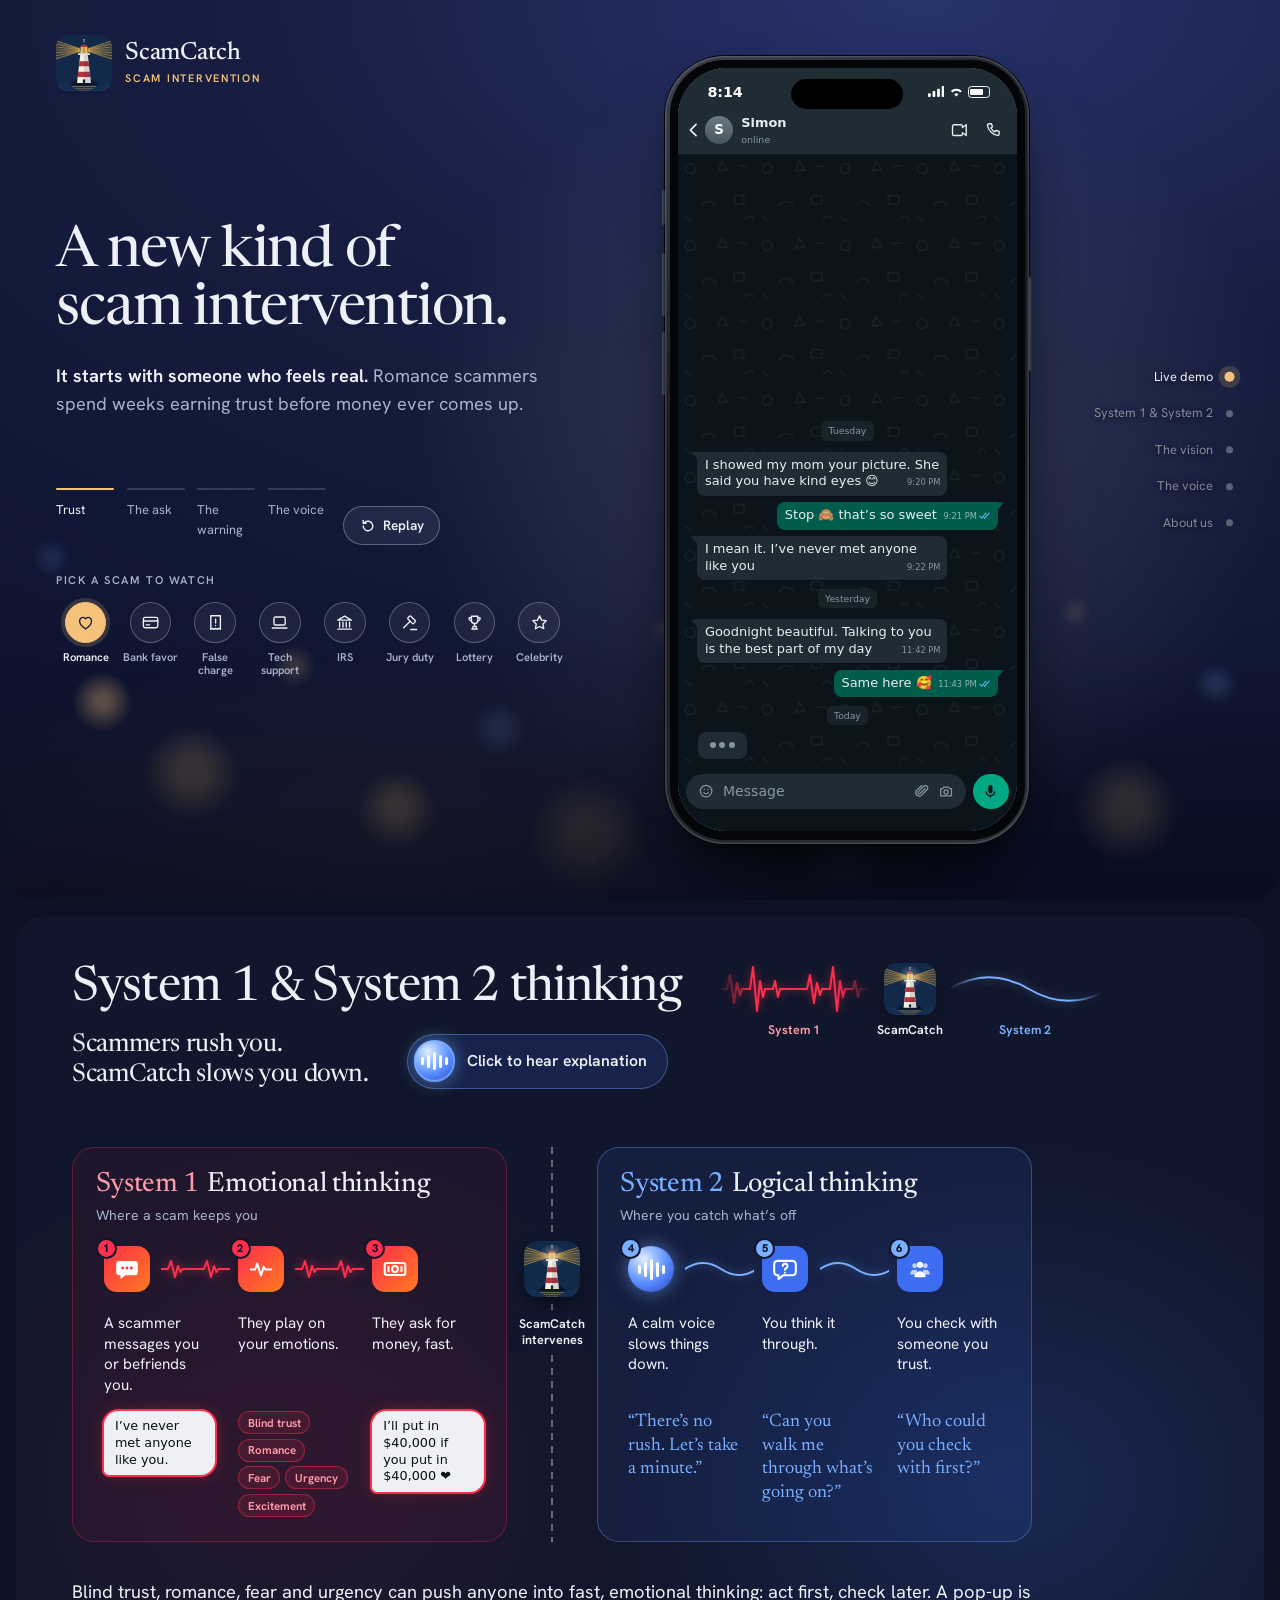
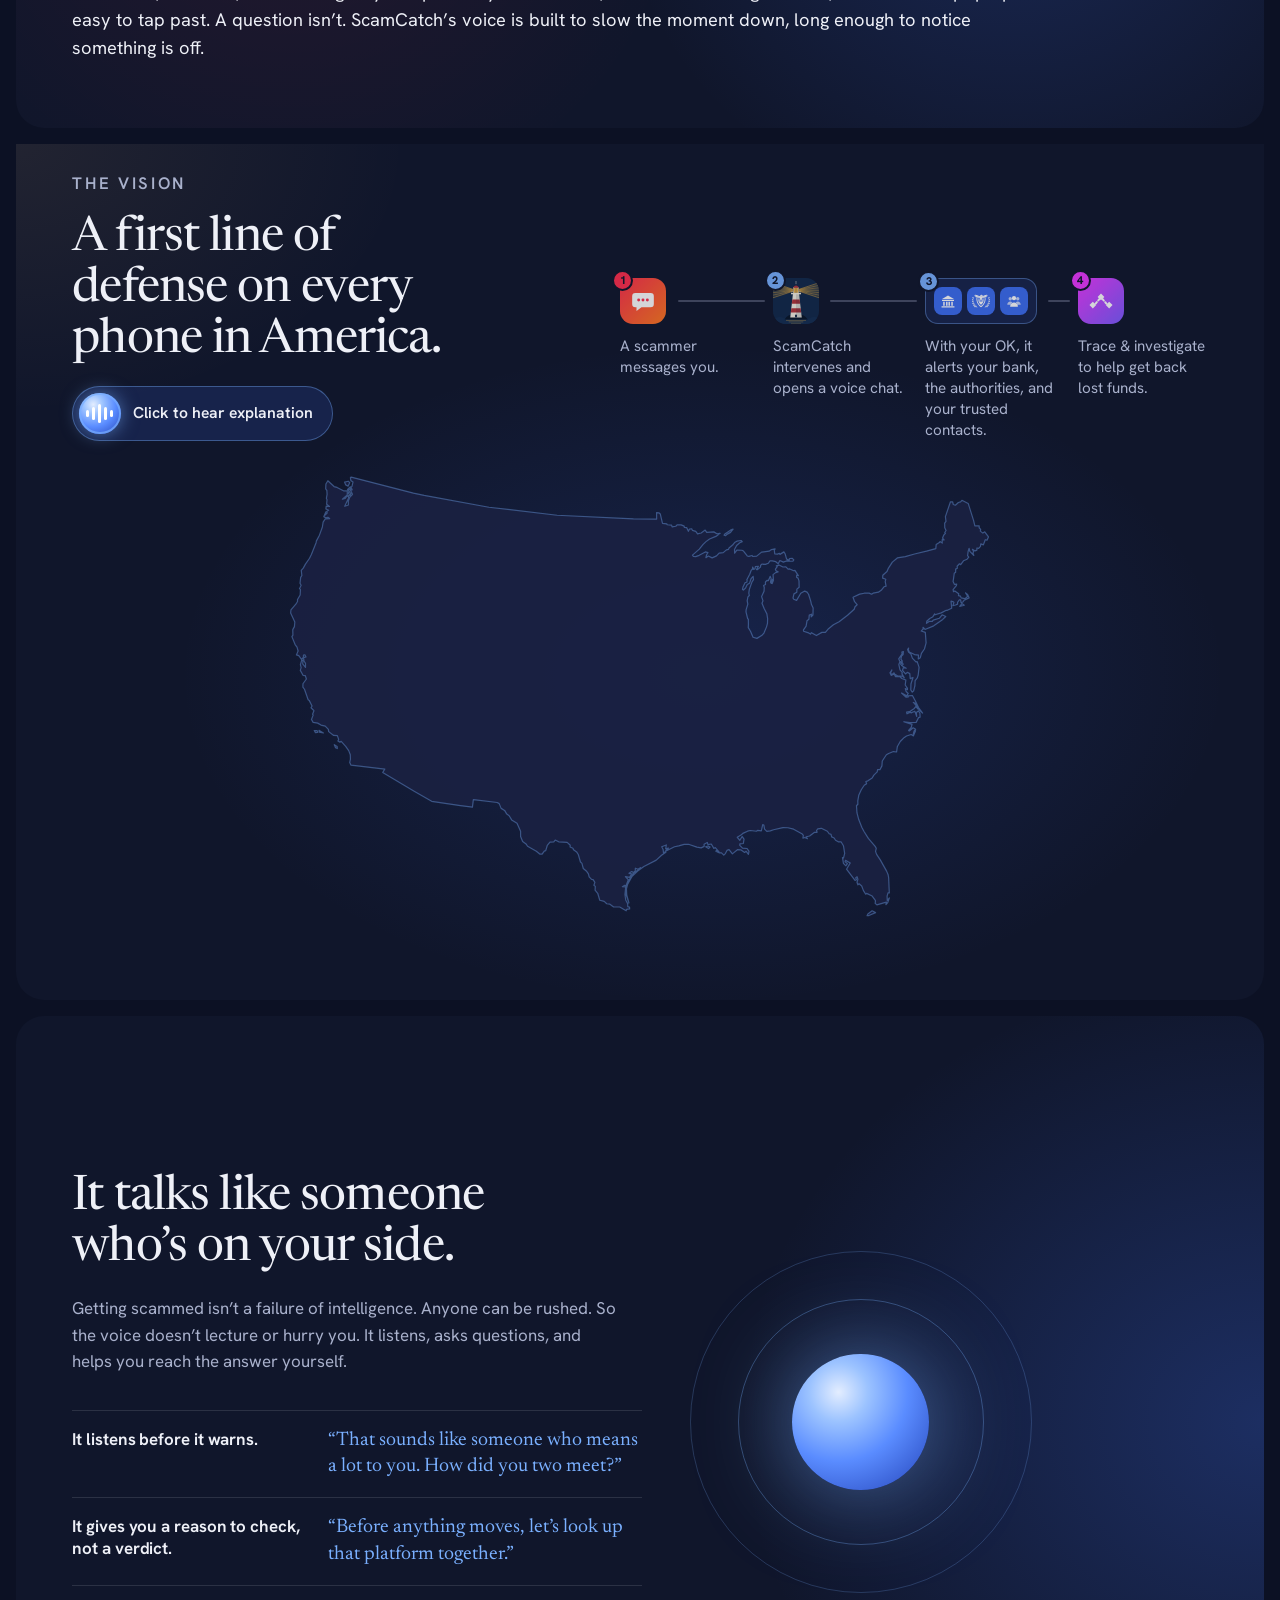
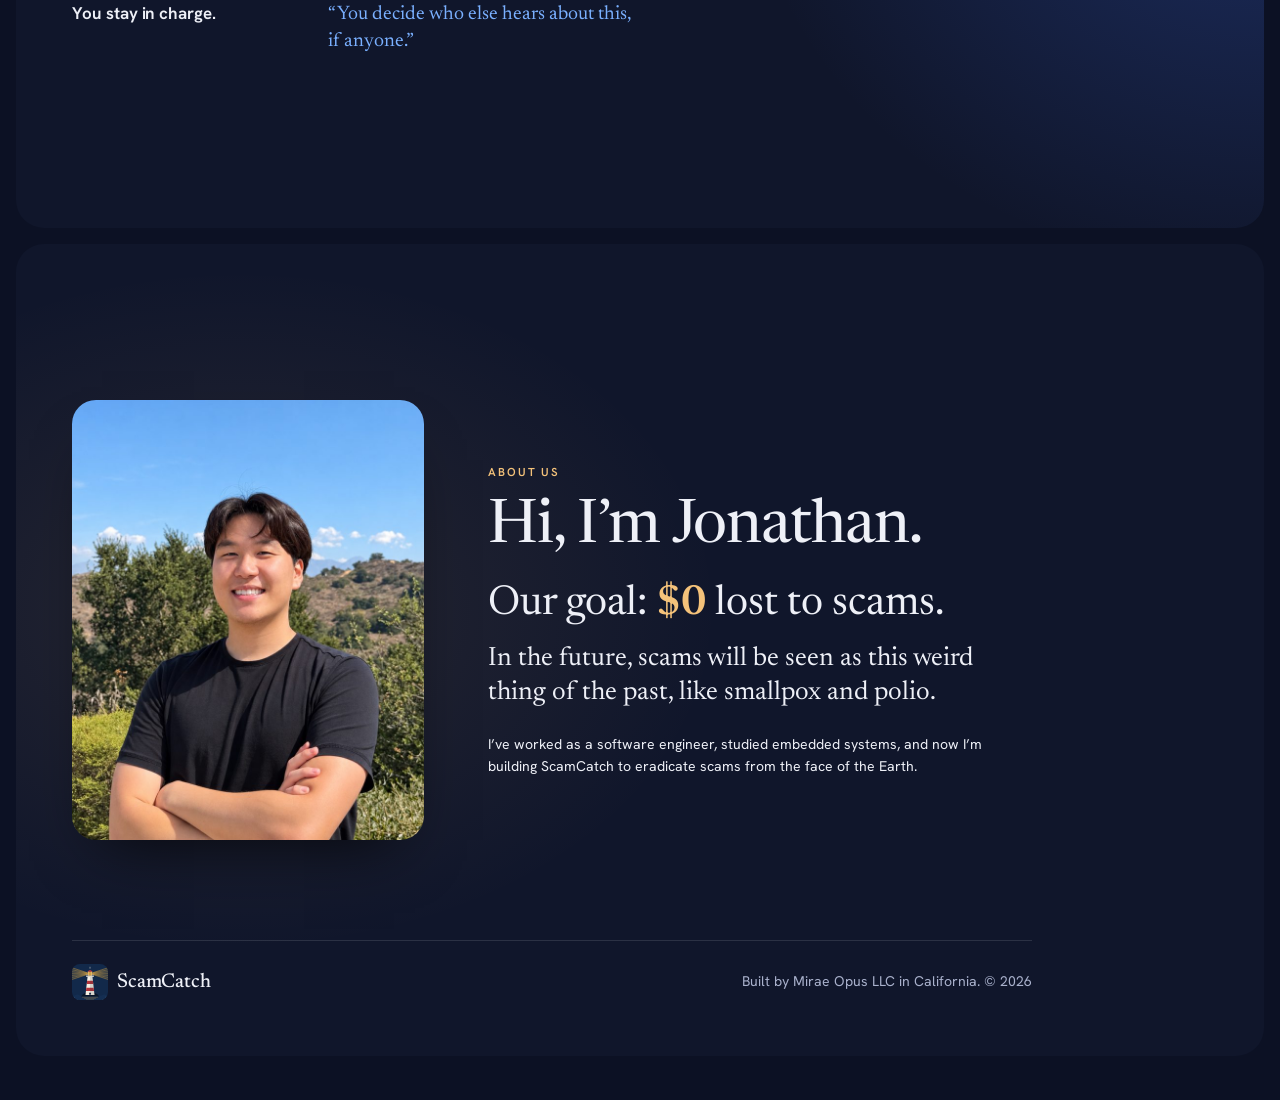
==== commit 32032c22: "Website: "Click to hear explanation" on System 1 & 2 and the vision Each page gets the voice orb wit" ====
--- a/website/scamcatch/public/index.html
+++ b/website/scamcatch/public/index.html
@@ -194,7 +194,23 @@
       <div class="card card-why">
         <div class="why-top">
           <h2 id="why-title" class="why-title">System 1 &amp; System 2 thinking</h2>
+          <div class="why-sub">
           <p class="why-line"><span>Scammers rush you.</span> <span>ScamCatch slows you down.</span></p>
+          <div class="explain why-explain" data-page="why">
+            <button class="explain-start" type="button" data-action="explain">
+              <span class="explain-orb" aria-hidden="true"><span class="explain-bars"><i></i><i></i><i></i><i></i><i></i></span><svg class="explain-mic" viewBox="0 0 24 24"><path d="M12 14.5a3.5 3.5 0 0 0 3.5-3.5V6a3.5 3.5 0 1 0-7 0v5a3.5 3.5 0 0 0 3.5 3.5Zm6.5-3.5a6.5 6.5 0 0 1-13 0H3.5a8.5 8.5 0 0 0 7.5 8.44V22h2v-2.56A8.5 8.5 0 0 0 20.5 11Z"/></svg></span>
+              <span class="explain-label">Click to hear explanation</span>
+            </button>
+            <div class="explain-call">
+              <p class="explain-status" aria-live="polite"></p>
+              <p class="explain-caption"></p>
+              <p class="explain-turn">Your turn. Ask a question!</p>
+            </div>
+            <button class="explain-end" type="button" data-action="explain-end" aria-label="End the explanation">
+              <svg viewBox="0 0 24 24" aria-hidden="true"><path d="M12 9c-1.6 0-3.15.25-4.6.72v3.1c0 .4-.23.74-.56.9-.98.49-1.87 1.1-2.66 1.85a1 1 0 0 1-1.4-.02L.29 13.06a1 1 0 0 1 0-1.41C3.34 8.76 7.46 7 12 7s8.66 1.76 11.71 4.65a1 1 0 0 1 0 1.41l-2.48 2.49a1 1 0 0 1-1.4.02 11.3 11.3 0 0 0-2.67-1.85 1 1 0 0 1-.56-.9v-3.1A15 15 0 0 0 12 9Z" fill="currentColor"/></svg>
+            </button>
+          </div>
+          </div>
           <div class="why-emblem" aria-hidden="true">
             <span class="emblem-part emblem-fast"><span class="emblem-line"></span><small>System 1</small></span>
             <span class="emblem-part emblem-catch"><span class="beacon"><img src="logo.svg" alt="" width="52" height="52"></span><small>ScamCatch</small></span>
@@ -263,6 +279,20 @@
           <div>
             <p class="eyebrow">The vision</p>
             <h2 id="vision-title">A first line of defense on every phone in America.</h2>
+            <div class="explain vision-explain" data-page="vision">
+              <button class="explain-start" type="button" data-action="explain">
+                <span class="explain-orb" aria-hidden="true"><span class="explain-bars"><i></i><i></i><i></i><i></i><i></i></span><svg class="explain-mic" viewBox="0 0 24 24"><path d="M12 14.5a3.5 3.5 0 0 0 3.5-3.5V6a3.5 3.5 0 1 0-7 0v5a3.5 3.5 0 0 0 3.5 3.5Zm6.5-3.5a6.5 6.5 0 0 1-13 0H3.5a8.5 8.5 0 0 0 7.5 8.44V22h2v-2.56A8.5 8.5 0 0 0 20.5 11Z"/></svg></span>
+                <span class="explain-label">Click to hear explanation</span>
+              </button>
+              <div class="explain-call">
+                <p class="explain-status" aria-live="polite"></p>
+                <p class="explain-caption"></p>
+                <p class="explain-turn">Your turn. Ask a question!</p>
+              </div>
+              <button class="explain-end" type="button" data-action="explain-end" aria-label="End the explanation">
+                <svg viewBox="0 0 24 24" aria-hidden="true"><path d="M12 9c-1.6 0-3.15.25-4.6.72v3.1c0 .4-.23.74-.56.9-.98.49-1.87 1.1-2.66 1.85a1 1 0 0 1-1.4-.02L.29 13.06a1 1 0 0 1 0-1.41C3.34 8.76 7.46 7 12 7s8.66 1.76 11.71 4.65a1 1 0 0 1 0 1.41l-2.48 2.49a1 1 0 0 1-1.4.02 11.3 11.3 0 0 0-2.67-1.85 1 1 0 0 1-.56-.9v-3.1A15 15 0 0 0 12 9Z" fill="currentColor"/></svg>
+              </button>
+            </div>
           </div>
           <ol class="timeline" aria-label="What ScamCatch will do when a scam reaches a phone">
             <li data-step="scam">
--- a/website/scamcatch/public/styles.css
+++ b/website/scamcatch/public/styles.css
@@ -552,6 +552,41 @@
 .card-why:is([data-active="message"],[data-active="emotions"],[data-active="ask"]) .emblem-fast,.card-why:is([data-active="calm"],[data-active="think"],[data-active="check"]) .emblem-slow{opacity:1}
 #why .card-why:is([data-active="message"],[data-active="emotions"],[data-active="ask"]) .emblem-fast .emblem-line,#why .card-why:is([data-active="calm"],[data-active="think"],[data-active="check"]) .emblem-slow .emblem-line{animation-play-state:running}
 
+/* "Click to hear explanation" on System 1 & System 2 and the vision: the live voice explains the page, then takes questions */
+.explain{display:flex;align-items:center;gap:.6rem;justify-self:start;width:max-content;max-width:100%;padding:.35rem;border:1px solid rgba(122,176,255,.38);border-radius:2rem;background:rgba(61,109,240,.16);transition:background .2s,border-color .2s}
+.explain:hover{border-color:rgba(122,176,255,.7);background:rgba(61,109,240,.26)}
+.explain-start{display:flex;align-items:center;gap:.75rem;padding:0 .9rem 0 0;border:0;border-radius:2rem;background:none;color:var(--paper);font:inherit;text-align:left;cursor:pointer}
+.explain-orb{position:relative;flex:none;display:grid;place-items:center;width:2.6rem;height:2.6rem;border-radius:50%;background:radial-gradient(circle at 34% 28%,#e3edff 0%,#9cc3ff 24%,#5a8cff 55%,#2342b8 100%);box-shadow:0 0 18px rgba(122,176,255,.55)}
+.explain-orb::before{content:"";position:absolute;inset:0;border-radius:50%;border:2px solid rgba(122,176,255,.7);animation:ripple 2.2s ease-out infinite}
+.explain-bars{display:flex;align-items:center;gap:3px;height:45%}
+.explain-bars i{width:3px;height:40%;border-radius:2px;background:#fff}
+.explain-bars i:nth-child(2),.explain-bars i:nth-child(4){height:70%}
+.explain-bars i:nth-child(3){height:100%}
+.explain-mic{display:none;width:45%;height:45%;fill:#fff}
+.explain-label{font-size:.98rem;font-weight:600;white-space:nowrap}
+.explain-call,.explain-end{display:none}
+.explain .explain-call p{max-width:none;margin:0;color:var(--paper);font-size:.9rem;line-height:1.3}
+.explain .explain-call .explain-status{font-size:.74rem;color:var(--mist)}
+.explain .explain-call .explain-caption{display:-webkit-box;-webkit-box-orient:vertical;-webkit-line-clamp:2;overflow:hidden}
+.explain .explain-call .explain-turn{display:none;font-weight:700;color:var(--catch)}
+.explain-end{flex:none;place-items:center;width:2.6rem;height:2.6rem;border:0;border-radius:50%;background:#ff4d4f;color:#fff;cursor:pointer}
+.explain-end svg{width:1.3rem}
+.explain.is-calling{width:min(100%,25rem)}
+.explain.is-calling .explain-start{flex:none;padding:0;cursor:default}
+.explain.is-calling .explain-label{display:none}
+.explain.is-calling .explain-call{display:block;flex:1;min-width:0}
+.explain.is-calling .explain-end{display:grid}
+.explain.is-calling .explain-orb::before{animation-duration:3.2s;border-color:rgba(122,176,255,.4)}
+.explain.is-calling .explain-bars i{animation:talk 1s ease-in-out infinite}
+.explain.is-calling .explain-bars i:nth-child(even){animation-duration:.8s}
+.explain.is-calling[data-turn="you"] .explain-bars{display:none}
+.explain.is-calling[data-turn="you"] .explain-mic{display:block}
+.explain.is-calling[data-turn="you"] .explain-orb{transform:scale(calc(1 + var(--mic, 0) * .18));transition:transform .1s linear}
+.explain.is-calling[data-turn="you"] .explain-caption{display:none}
+.explain.is-calling[data-turn="you"] .explain-turn{display:block}
+.why-sub{grid-area:line;display:flex;flex-wrap:wrap;align-items:center;column-gap:clamp(1.5rem,3vw,2.5rem);row-gap:.9rem}
+.vision-explain{margin-top:clamp(.9rem,2.2svh,1.4rem)}
+
 /* Stage 4: the voice */
 .card-voice{display:grid;grid-template-columns:minmax(0,1.25fr) minmax(0,.75fr);gap:3rem;align-items:center;background:radial-gradient(60% 80% at 100% 50%,rgba(61,109,240,.28),transparent 70%),var(--night)}
 .voice-copy h2{max-width:15ch}
@@ -618,6 +653,7 @@
   #why{height:auto;min-height:var(--card-h)}
   .why-top{grid-template-columns:auto minmax(0,1fr);grid-template-areas:"title title" "line emblem";margin-right:0}
   .why-emblem{grid-area:emblem;justify-content:flex-end;margin-bottom:1.2rem}
+  .why-sub{flex-direction:column;align-items:flex-start}
   .emblem-fast,.emblem-slow{flex:0 1 13rem}
   .tempo{grid-template-columns:1fr;grid-template-rows:none;row-gap:0}
   .tempo-zone{grid-row:auto;grid-template-rows:none;row-gap:.85rem}
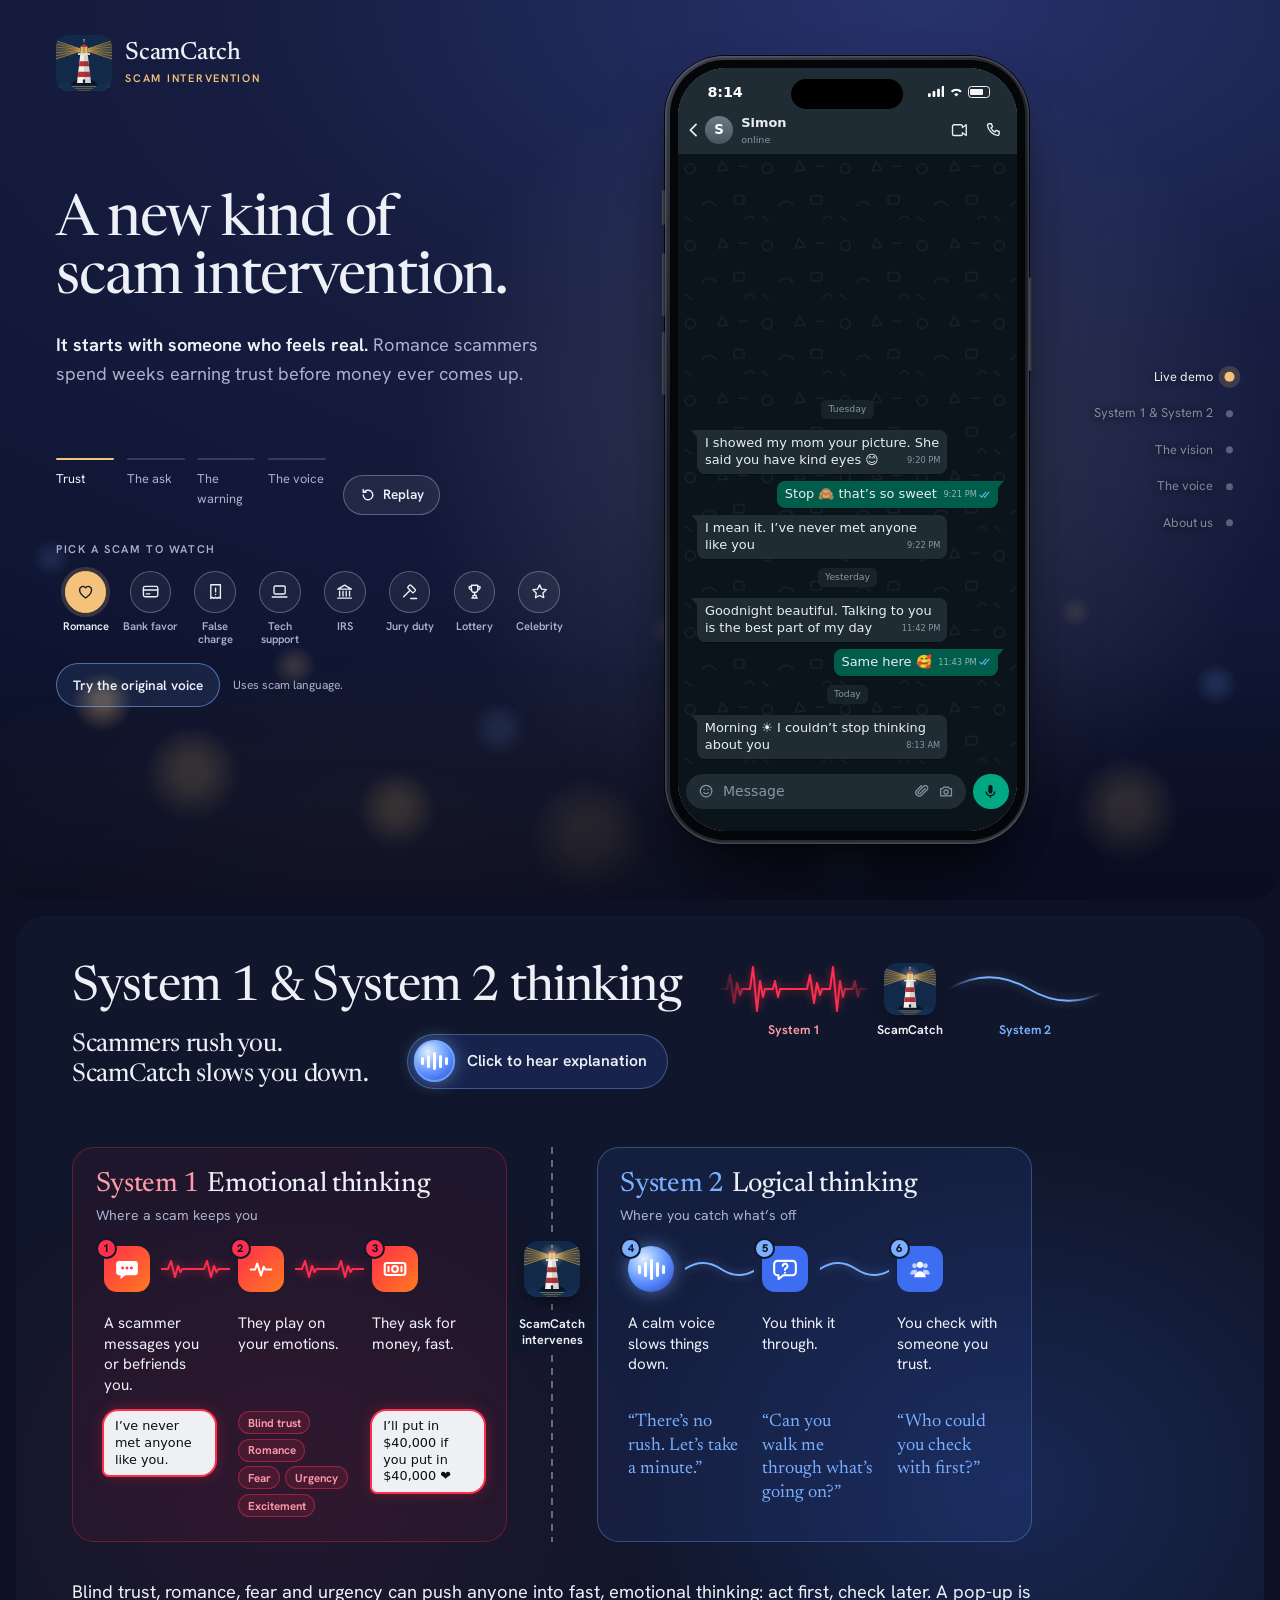
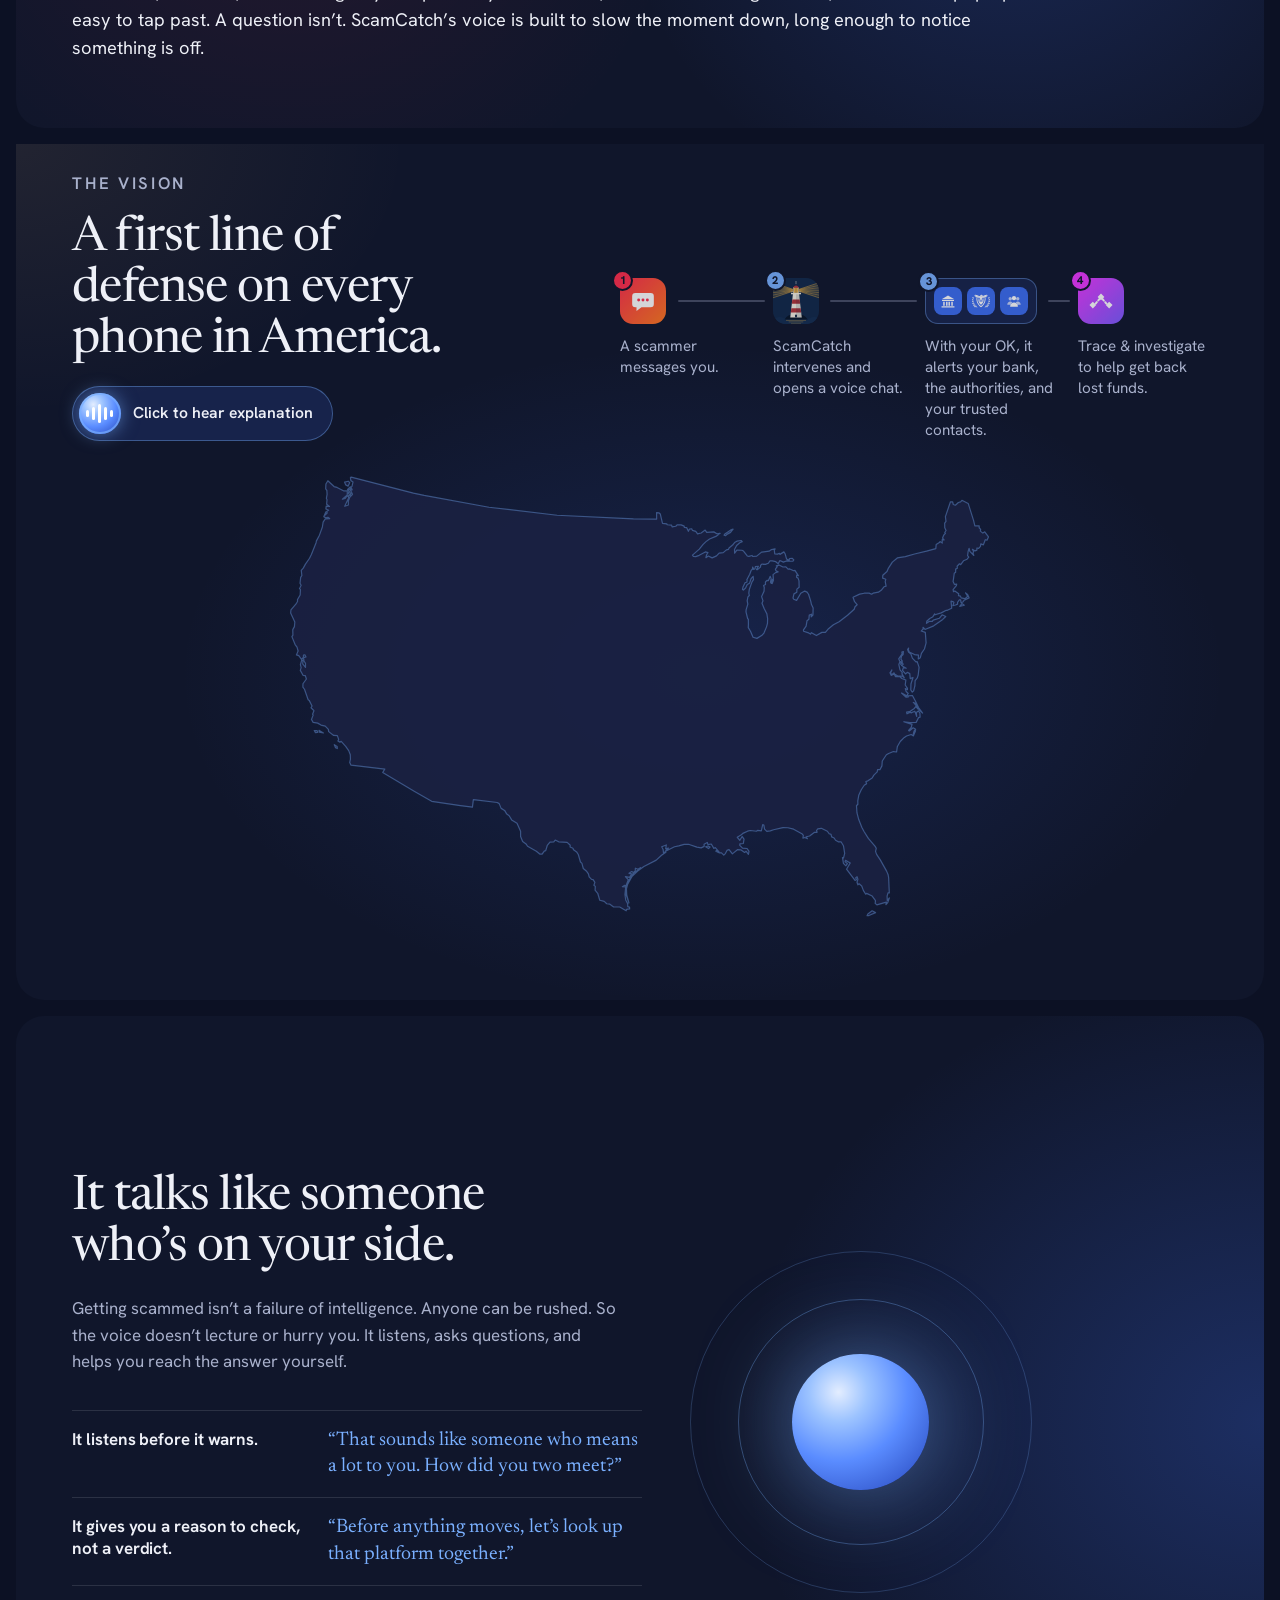
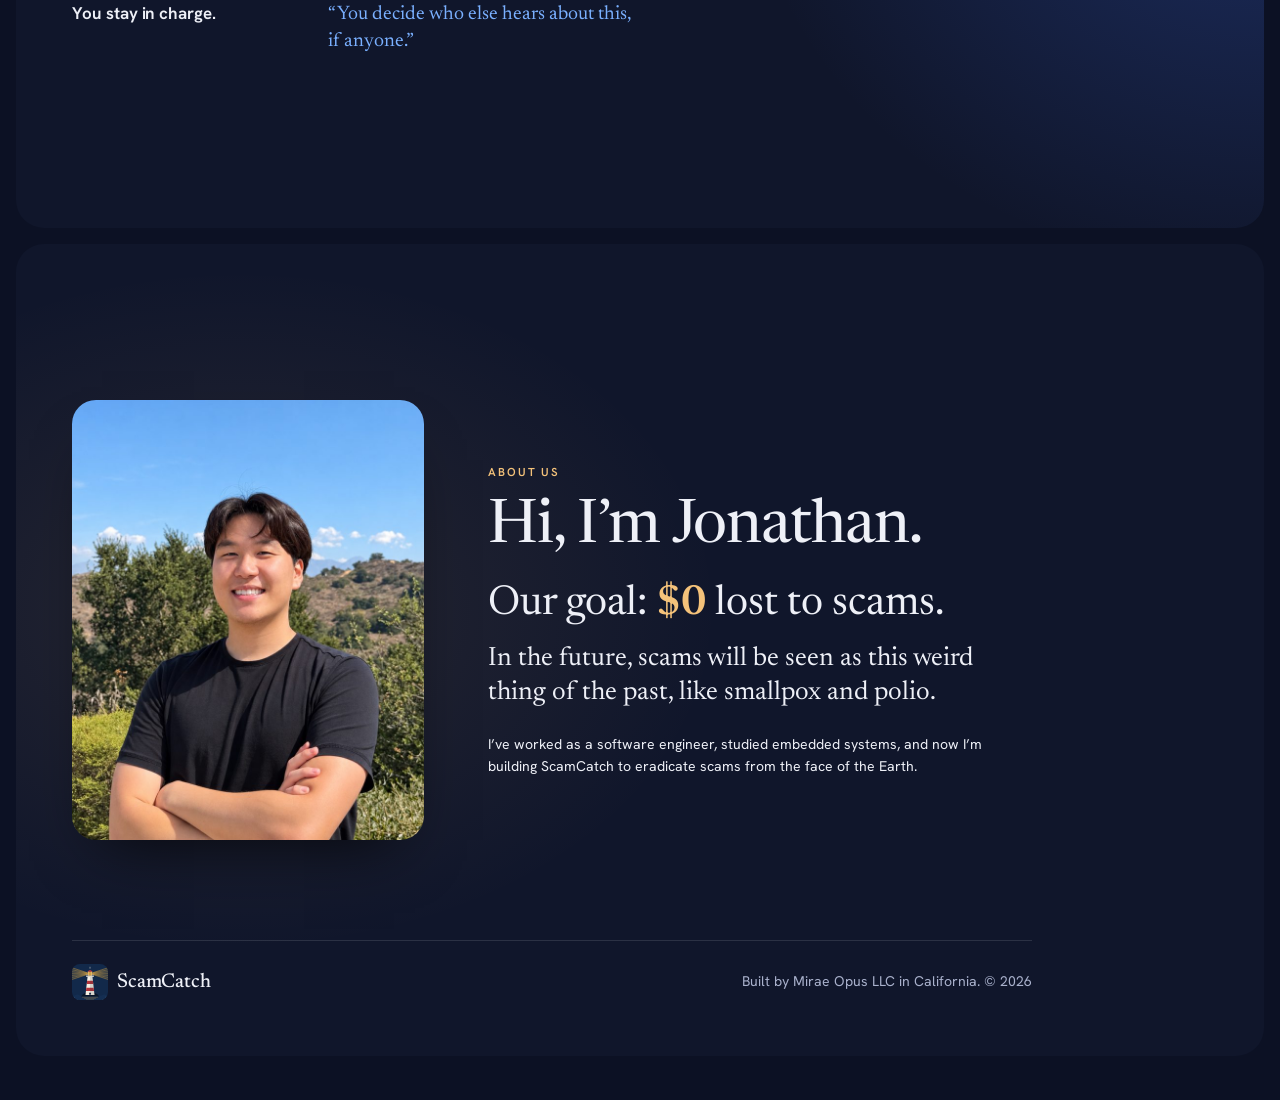
==== commit b3b26aae: "Add original voice demo button and publish latest baseline" ====
--- a/website/scamcatch/public/index.html
+++ b/website/scamcatch/public/index.html
@@ -100,6 +100,10 @@
               </button>
             </div>
           </div>
+          <div class="original-voice">
+            <button class="original-voice-button" type="button" data-action="talk-original" aria-describedby="original-voice-help">Try the original voice</button>
+            <p id="original-voice-help">Uses scam language.</p>
+          </div>
         </div>
 
         <div class="stagefloor">
--- a/website/scamcatch/public/styles.css
+++ b/website/scamcatch/public/styles.css
@@ -131,6 +131,11 @@
 .scam[aria-pressed="true"] .scam-icon{background:var(--lamp);border-color:var(--lamp);color:var(--night);box-shadow:0 0 0 4px rgba(244,194,122,.18)}
 .scam:focus-visible{outline:none}
 .scam:focus-visible .scam-icon{outline:3px solid var(--lamp);outline-offset:3px}
+.original-voice{display:flex;flex-wrap:wrap;align-items:center;gap:.55rem .8rem;margin-top:1.1rem;max-width:32rem}
+.original-voice-button{min-height:44px;max-width:100%;padding:.6rem 1rem;border:1px solid rgba(122,176,255,.55);border-radius:999px;background:rgba(122,176,255,.1);color:var(--paper);font-size:.85rem;font-weight:600;cursor:pointer;transition:background .2s,border-color .2s}
+.original-voice-button:hover:not(:disabled){background:rgba(122,176,255,.2);border-color:var(--catch)}
+.original-voice-button:disabled{opacity:.55;cursor:default}
+.original-voice p{font-size:.75rem;line-height:1.4;color:var(--mist)}
 
 /* stage floor: phone */
 .stagefloor{position:relative;height:100%;display:grid;place-items:center}
